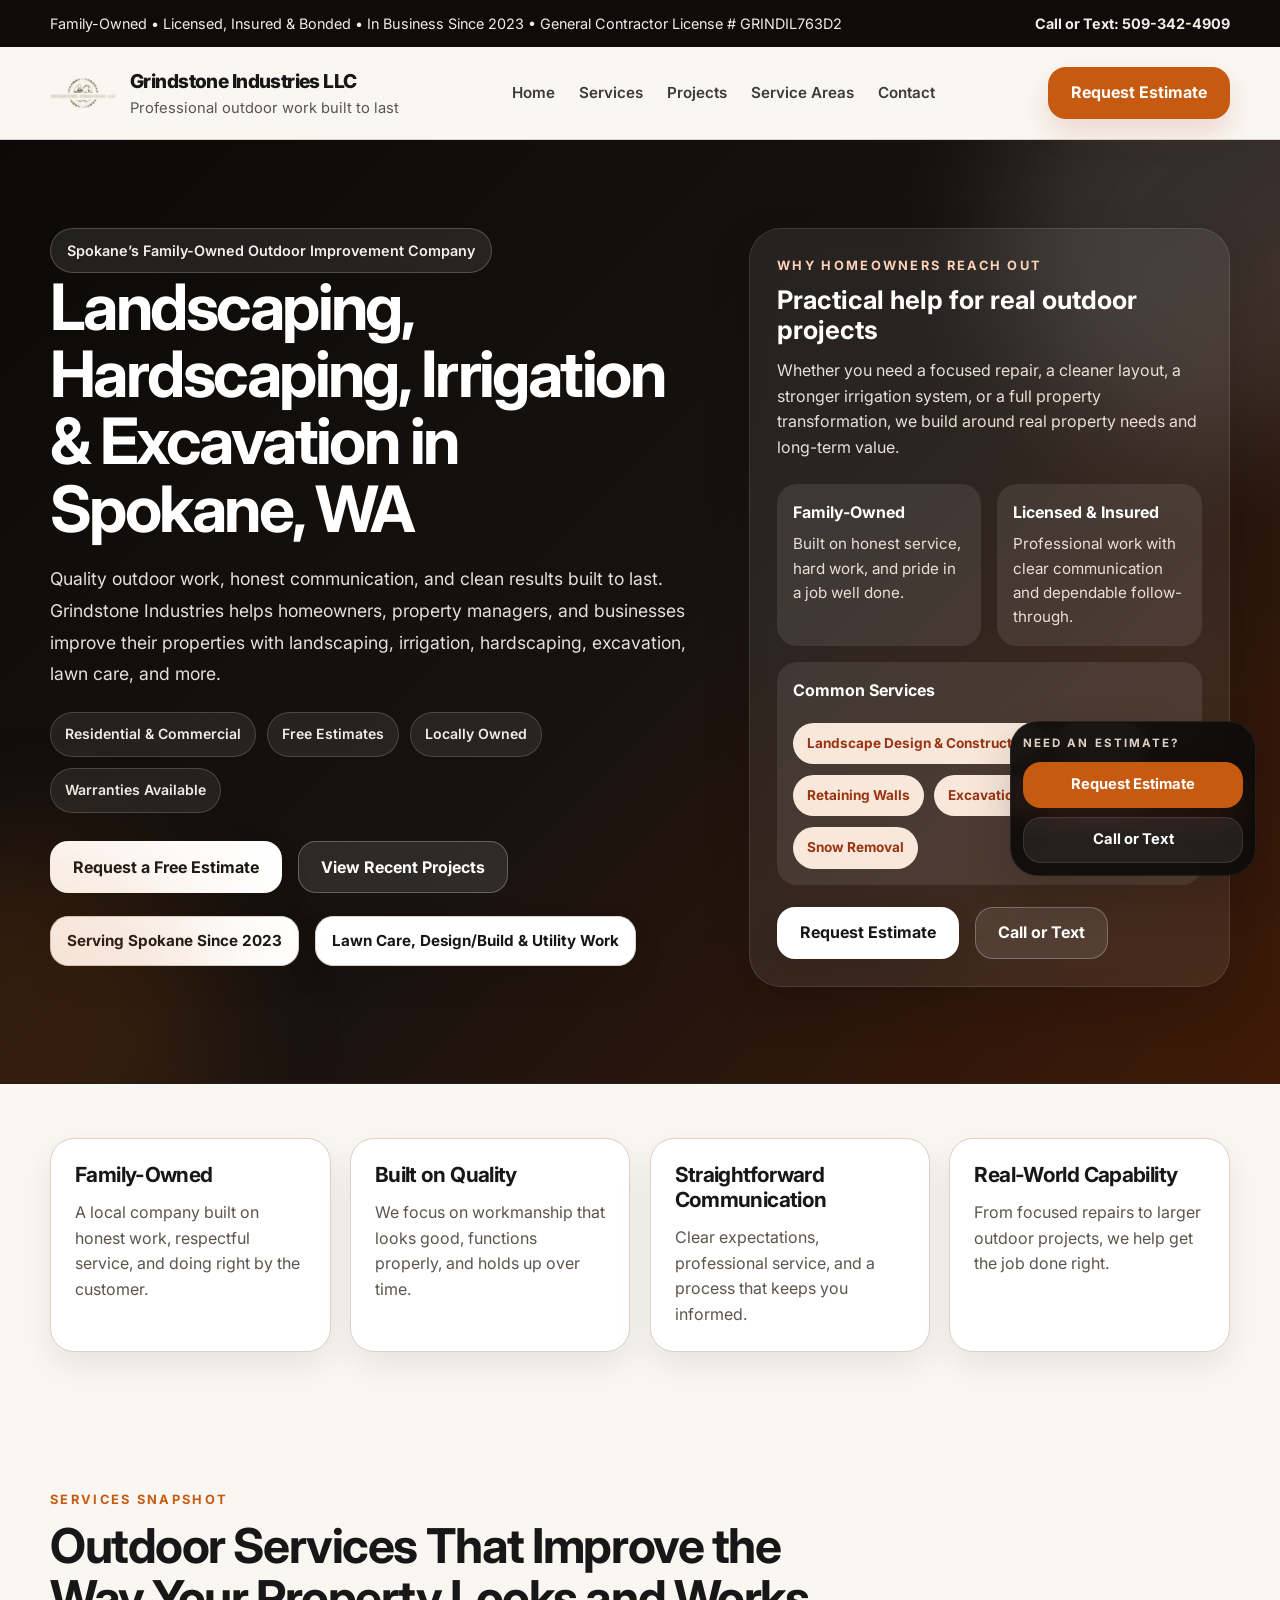
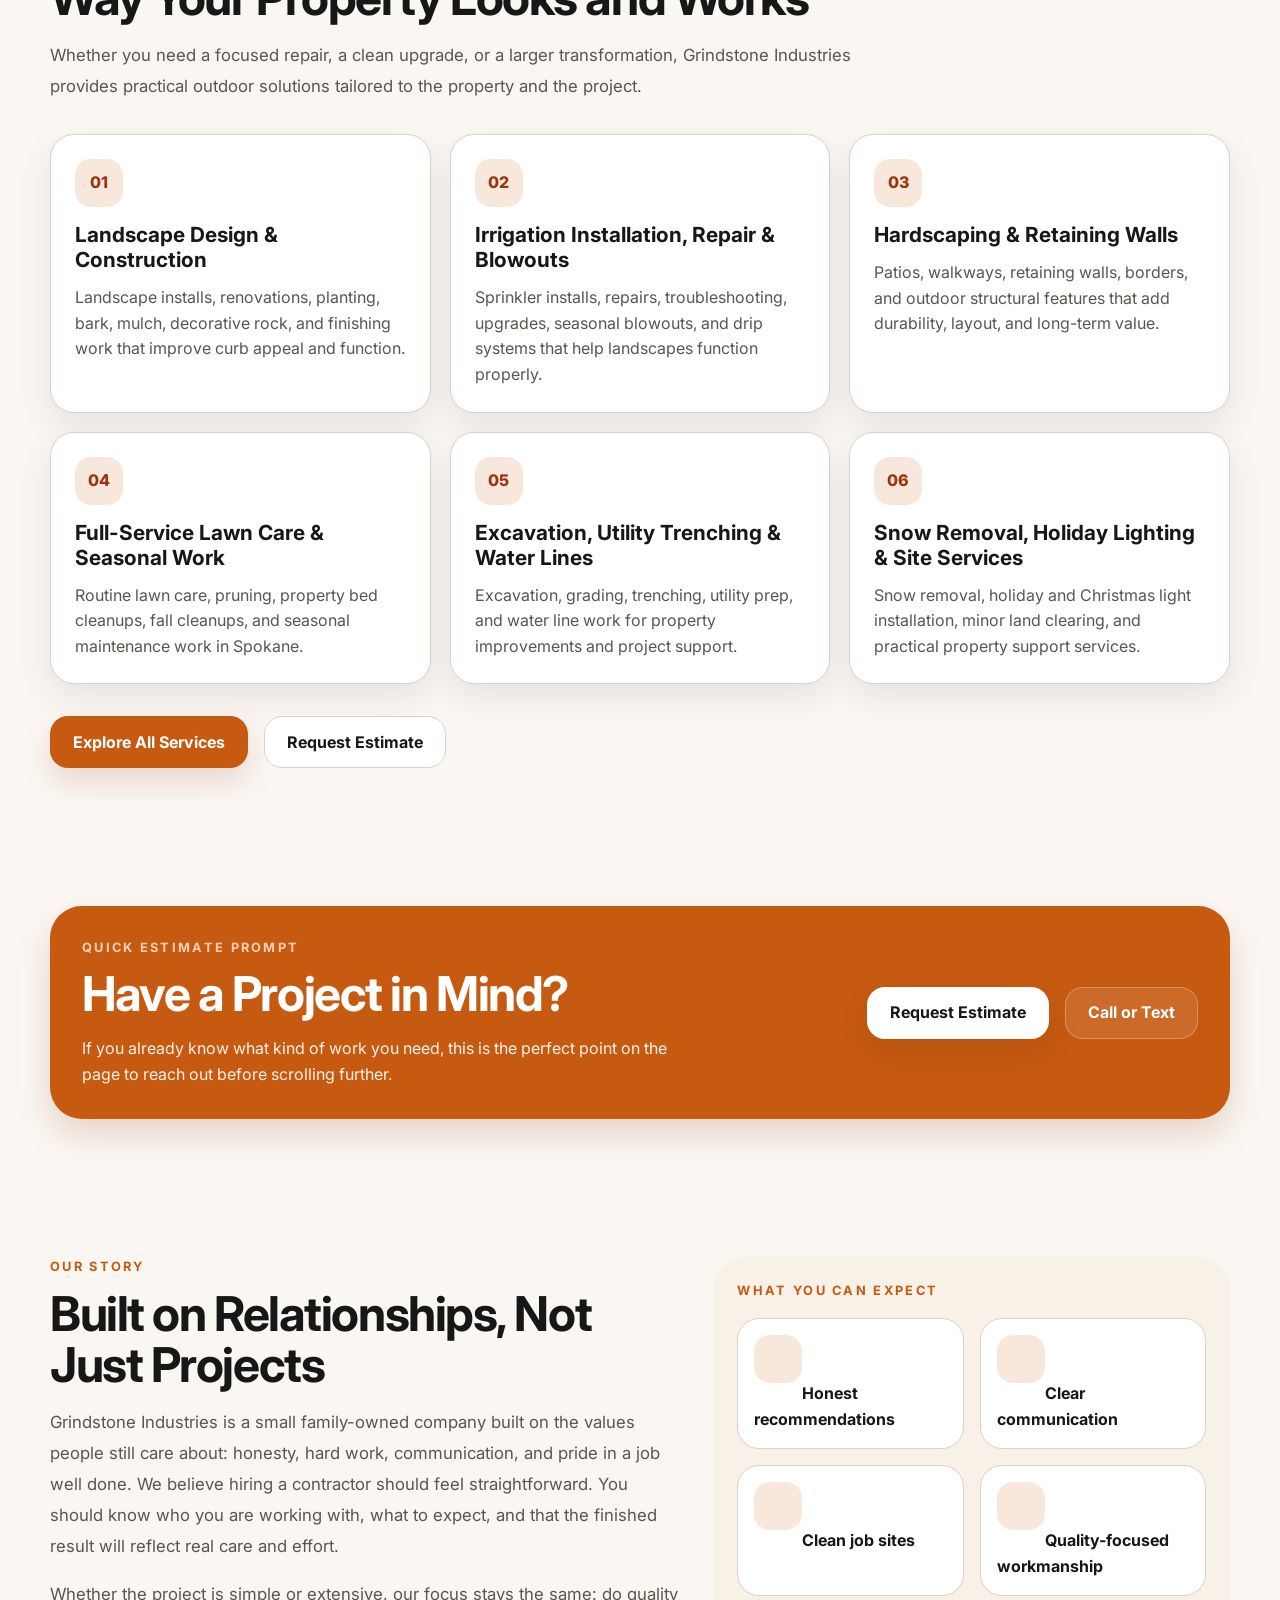
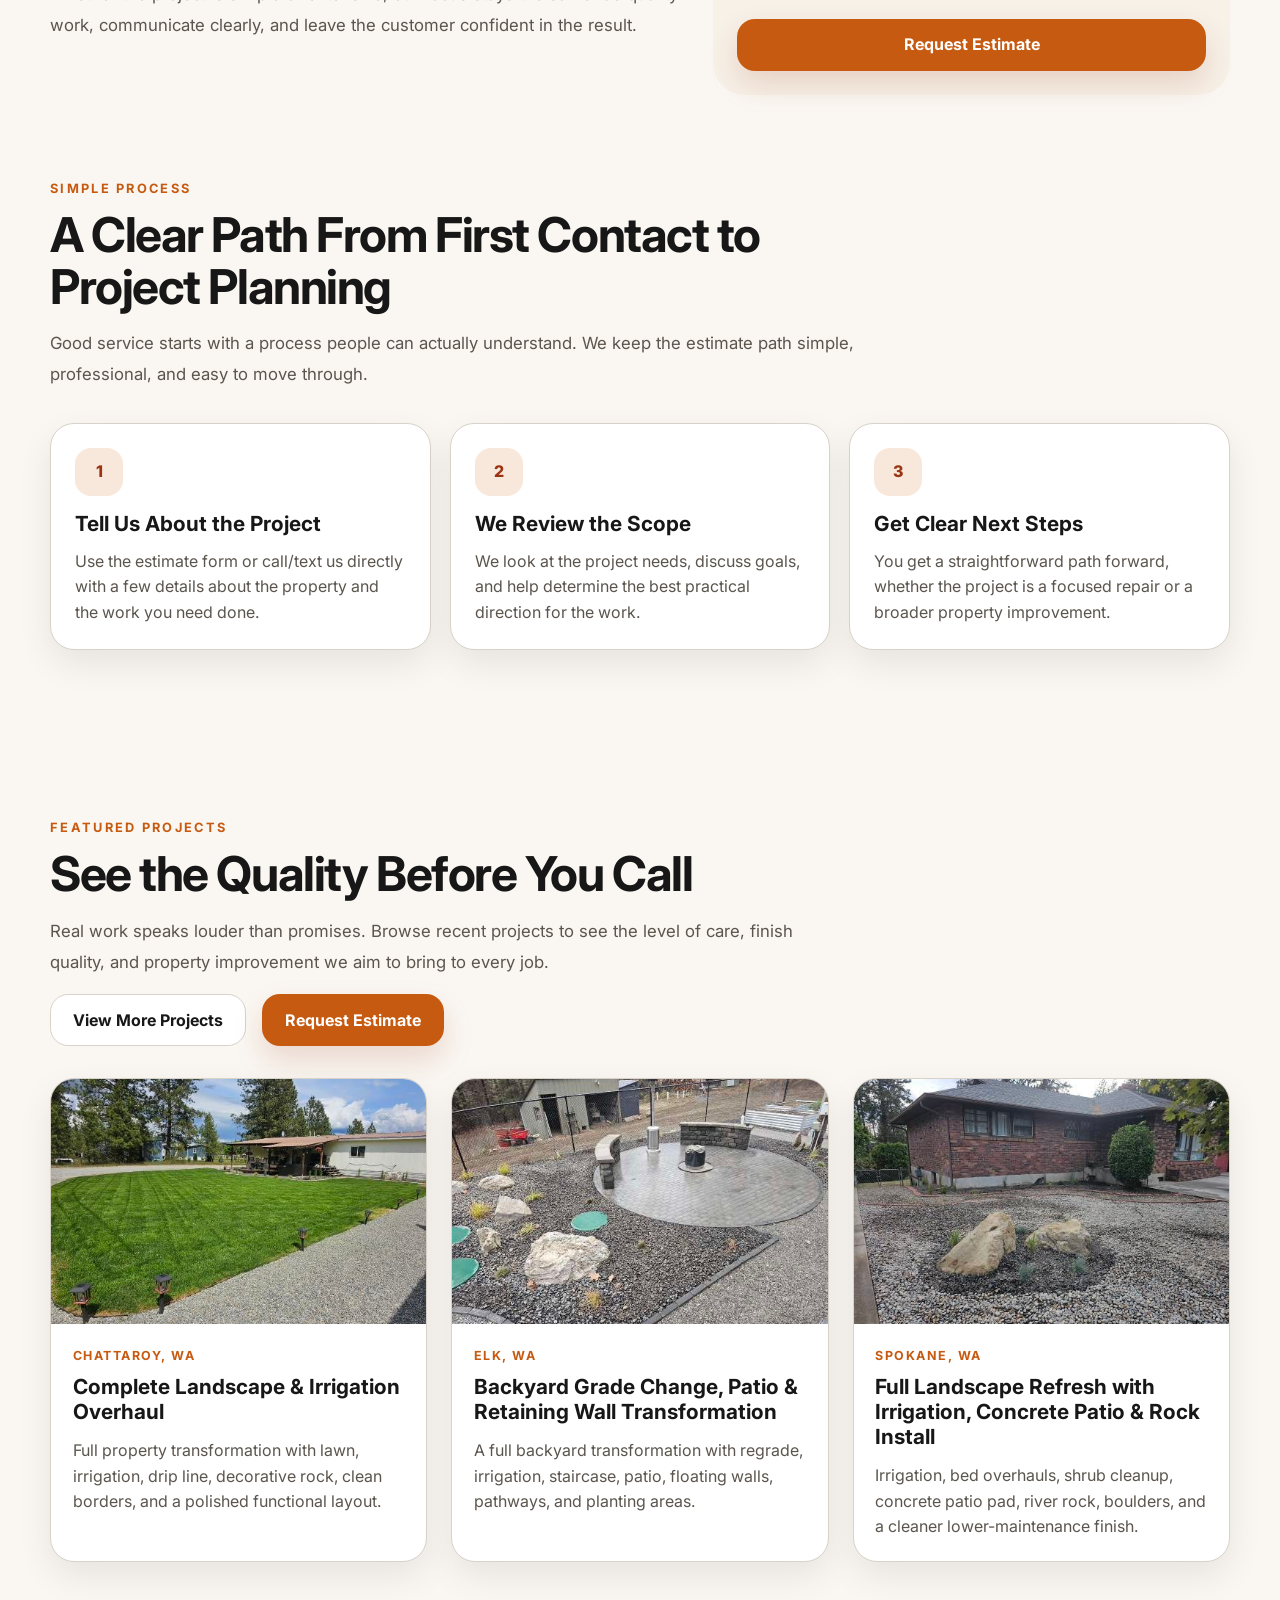
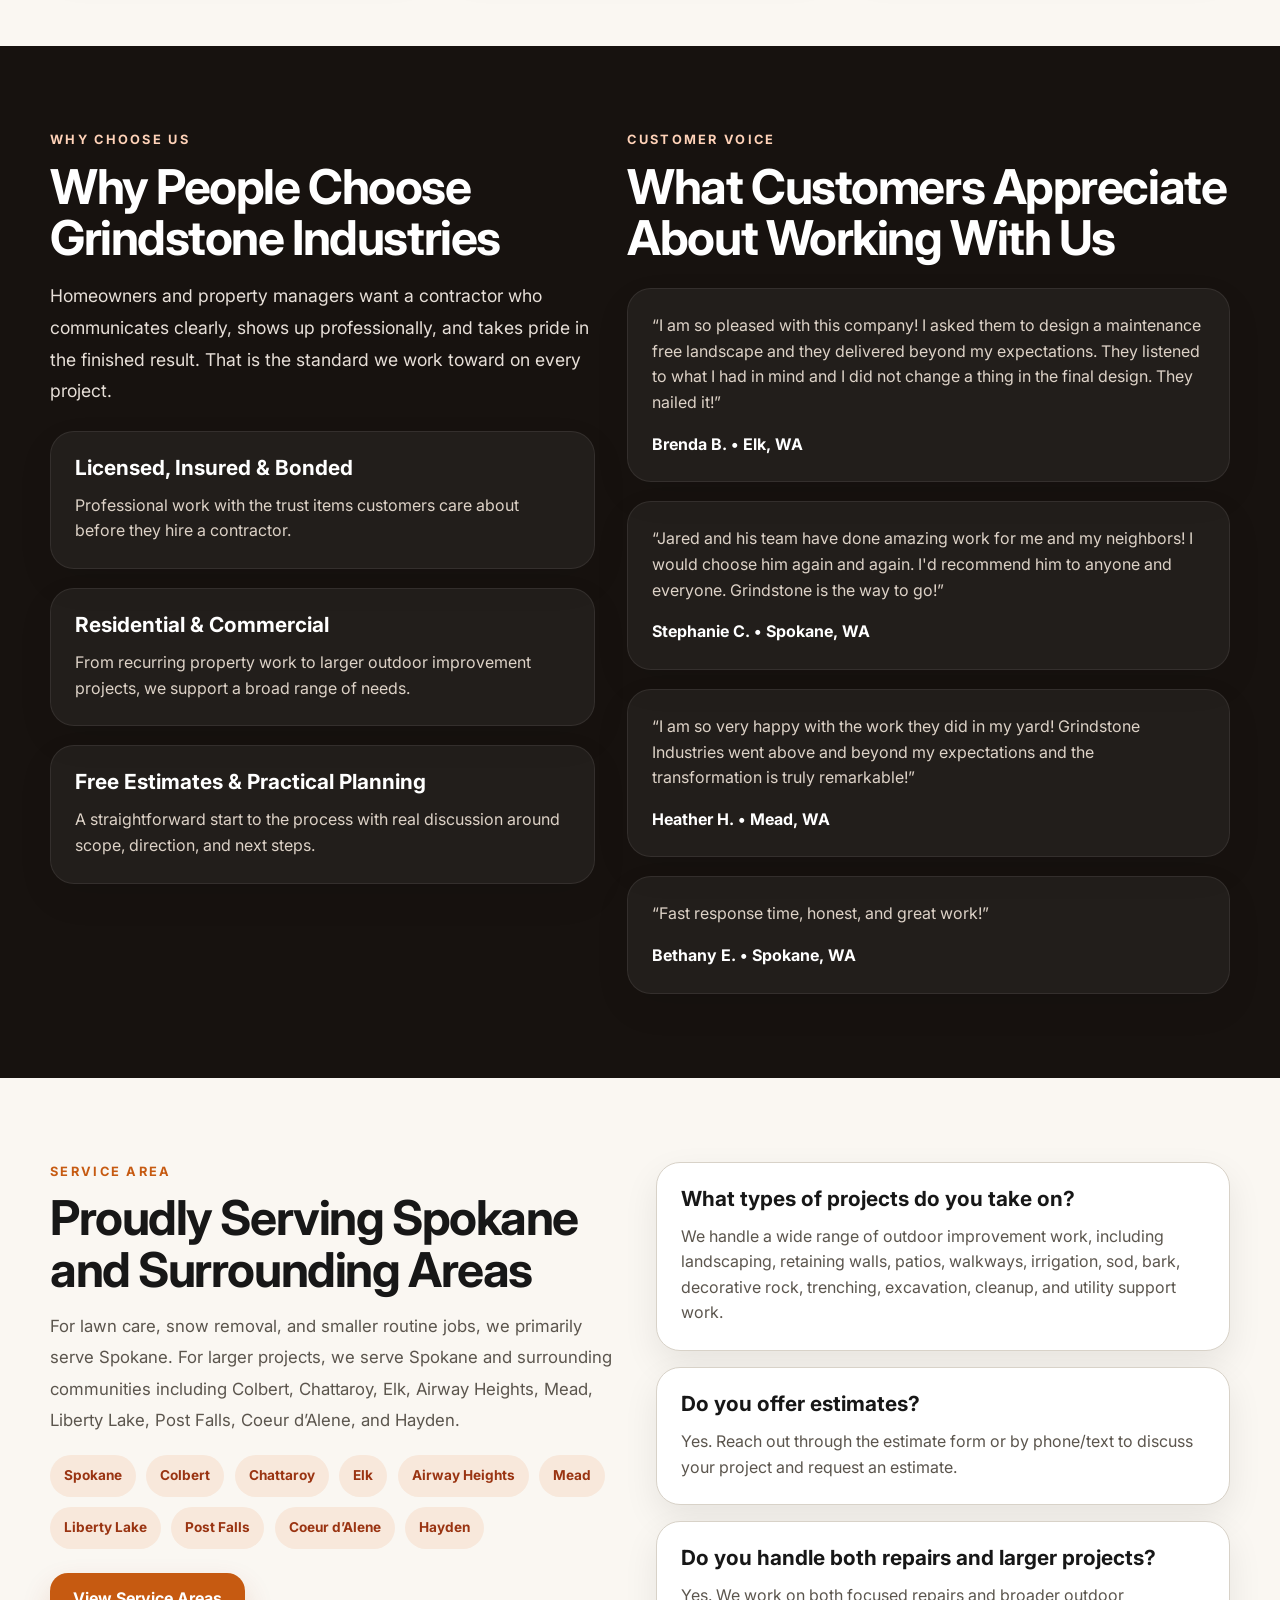
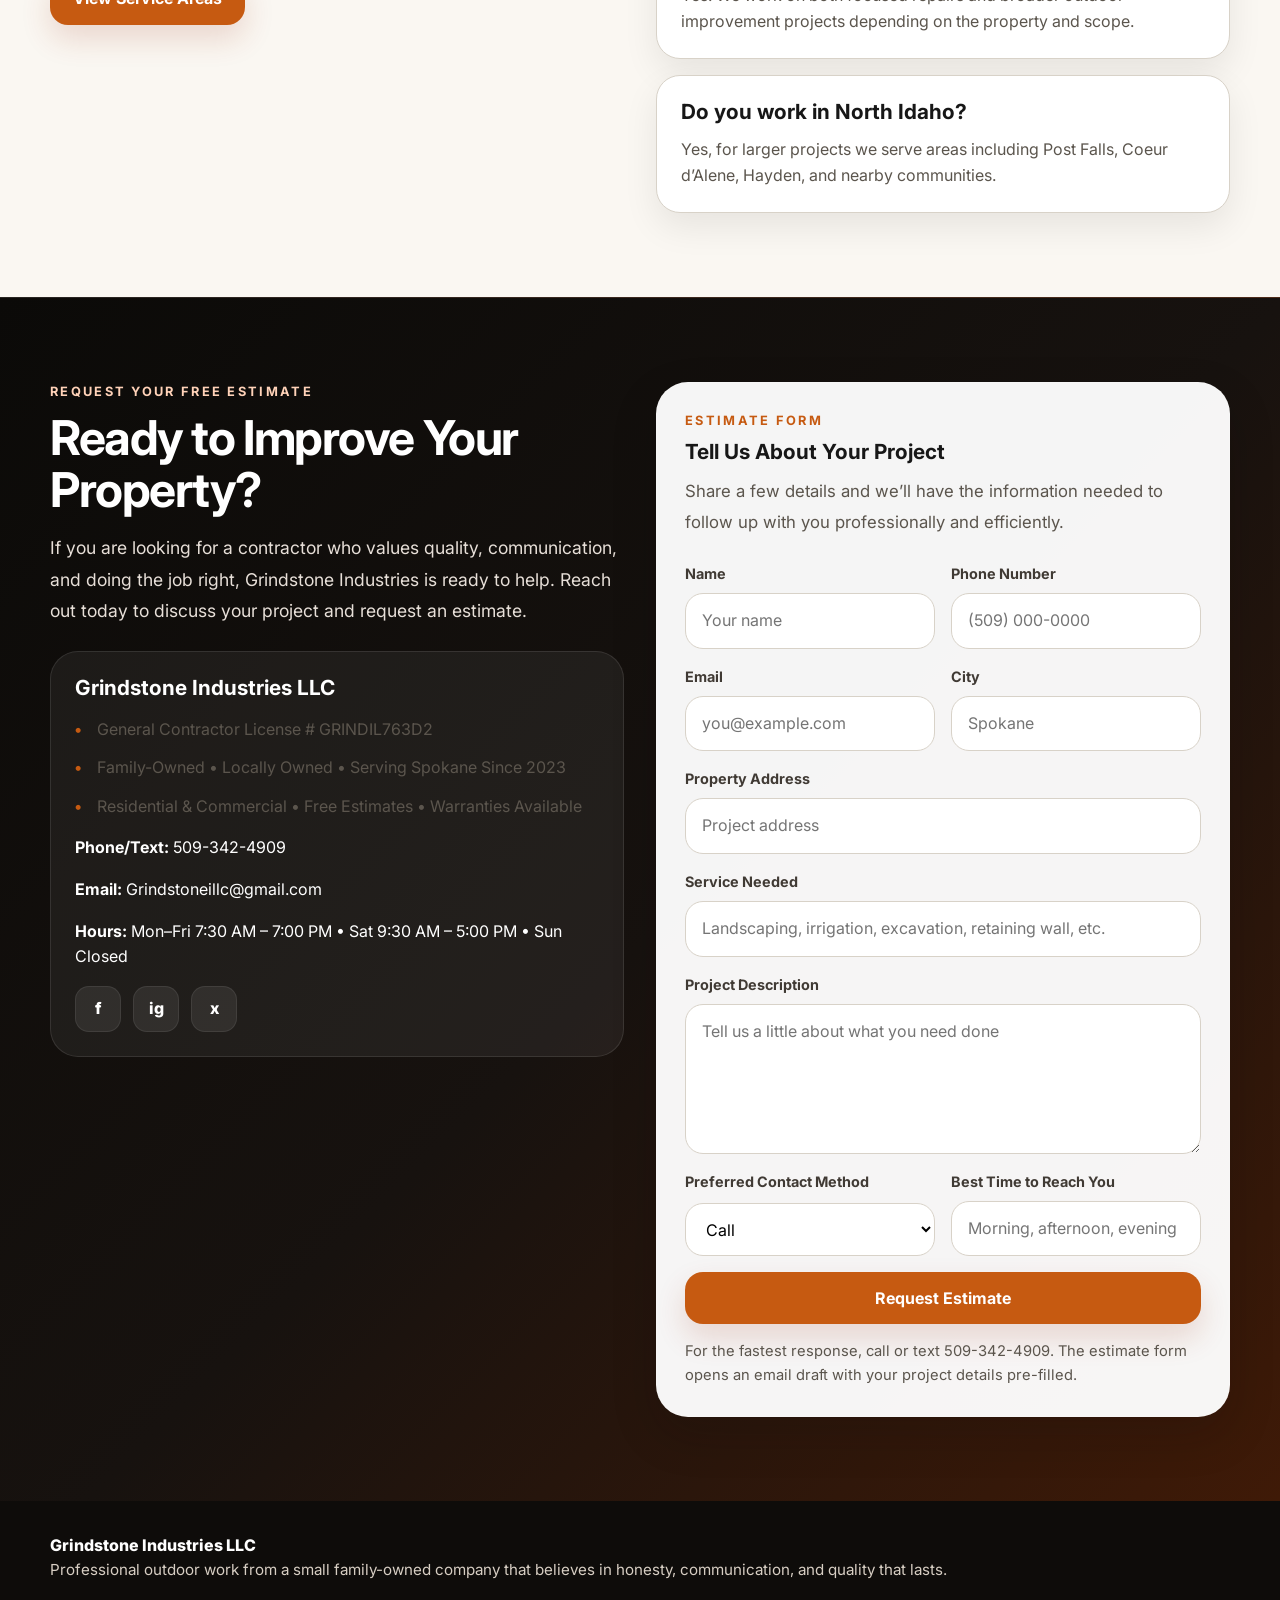
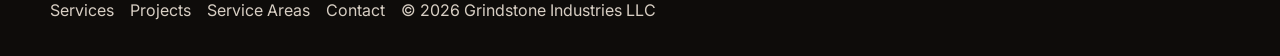
==== index.html @ 0407face "Initial site upload" ====
<!DOCTYPE html>
<html lang="en">
<head>
  <meta charset="UTF-8" />
  <meta name="viewport" content="width=device-width, initial-scale=1.0" />
  <title>Spokane Landscaping, Hardscaping, Irrigation & Excavation | Grindstone Industries</title>
  <meta name="description" content="Family-owned Spokane contractor for landscaping, hardscaping, retaining walls, irrigation, excavation, lawn care, snow removal, and property improvements. Request a free estimate." />
  <link rel="canonical" href="https://grindstoneindustriesllc.com/" />
  <meta name="theme-color" content="#0e0c0a" />
  <meta property="og:title" content="Spokane Landscaping, Hardscaping, Irrigation & Excavation | Grindstone Industries" />
  <meta property="og:description" content="Family-owned landscaping, irrigation, hardscaping, excavation, lawn care, and property improvement services in Spokane and surrounding areas." />
  <meta property="og:type" content="website" />
  <meta property="og:url" content="https://grindstoneindustriesllc.com/" />
  <meta property="og:image" content="https://grindstoneindustriesllc.com/assets/images/branding/logo.png" />
  <link rel="preconnect" href="https://fonts.googleapis.com">
  <link rel="preconnect" href="https://fonts.gstatic.com" crossorigin>
  <link href="https://fonts.googleapis.com/css2?family=Inter:wght@400;500;600;700;800&display=swap" rel="stylesheet">
  <link rel="stylesheet" href="styles.css" />
  <script type="application/ld+json">
    {
      "@context": "https://schema.org",
      "@type": "LocalBusiness",
      "name": "Grindstone Industries LLC",
      "url": "https://grindstoneindustriesllc.com/",
      "telephone": "+1-509-342-4909",
      "email": "Grindstoneillc@gmail.com",
      "description": "Family-owned company providing landscaping, hardscaping, irrigation, excavation, lawn care, snow removal, and property improvement services in Spokane and surrounding areas.",
      "areaServed": ["Spokane, WA", "Spokane Valley, WA", "Mead, WA", "Airway Heights, WA", "Liberty Lake, WA", "Colbert, WA", "Chattaroy, WA", "Elk, WA", "Post Falls, ID", "Coeur d'Alene, ID", "Hayden, ID"],
      "sameAs": [
        "https://www.facebook.com/profile.php?id=61555760843806",
        "https://www.instagram.com/grindstoneindustriesllc/",
        "https://twitter.com/GrindstoneLLC"
      ]
    }
  </script>
</head>
<body>
  <div class="topbar">
    <div class="container topbar-inner">
      <div class="service-note">Family-Owned • Licensed, Insured &amp; Bonded • In Business Since 2023 • General Contractor License # GRINDIL763D2</div>
      <a href="tel:15093424909"><strong>Call or Text: 509-342-4909</strong></a>
    </div>
  </div>

  <header class="site-header">
    <div class="container navbar">
      <a class="brand" href="index.html" aria-label="Grindstone Industries home">
        <img src="assets/images/branding/logo.png" alt="Grindstone Industries LLC logo" />
        <div>
          <div class="brand-name">Grindstone Industries LLC</div>
          <div class="brand-tag">Professional outdoor work built to last</div>
        </div>
      </a>

      <nav class="nav-links" aria-label="Primary navigation">
        <a href="index.html">Home</a>
        <a href="services.html">Services</a>
        <a href="projects.html">Projects</a>
        <a href="service-areas.html">Service Areas</a>
        <a href="contact.html">Contact</a>
      </nav>

      <div class="nav-cta">
        <a class="btn btn-primary" href="#estimate-form">Request Estimate</a>
        <button class="icon-button" type="button" data-menu-button aria-label="Toggle menu" aria-expanded="false">☰</button>
      </div>
    </div>
    <div class="container mobile-panel" data-mobile-panel>
      <a href="index.html">Home</a>
      <a href="services.html">Services</a>
      <a href="projects.html">Projects</a>
      <a href="service-areas.html">Service Areas</a>
      <a href="contact.html">Contact</a>
      <a href="#estimate-form">Request Estimate</a>
    </div>
  </header>

  <main>
    <section class="hero">
      <div class="container hero-inner">
        <div class="hero-copy">
          <span class="eyebrow-pill">Spokane’s Family-Owned Outdoor Improvement Company</span>
          <h1>Landscaping, Hardscaping, Irrigation &amp; Excavation in Spokane, WA</h1>
          <p class="lead" style="margin-top:1.35rem; max-width: 720px;">
            Quality outdoor work, honest communication, and clean results built to last. Grindstone Industries helps homeowners, property managers, and businesses improve their properties with landscaping, irrigation, hardscaping, excavation, lawn care, and more.
          </p>
          <div class="chips">
            <span class="chip">Residential &amp; Commercial</span>
            <span class="chip">Free Estimates</span>
            <span class="chip">Locally Owned</span>
            <span class="chip">Warranties Available</span>
          </div>
          <div class="hero-actions" style="margin-top:1.8rem;">
            <a class="btn btn-light" href="#estimate-form">Request a Free Estimate</a>
            <a class="btn btn-secondary" href="projects.html">View Recent Projects</a>
          </div>
          <div class="hero-metric-row">
            <span class="metric-pill">Serving Spokane Since 2023</span>
            <span class="metric-pill">Lawn Care, Design/Build &amp; Utility Work</span>
          </div>
        </div>

        <aside class="hero-panel">
          <div class="section-label" style="color:#ffd2b8;">Why Homeowners Reach Out</div>
          <h3>Practical help for real outdoor projects</h3>
          <p style="margin-top:0.75rem;">
            Whether you need a focused repair, a cleaner layout, a stronger irrigation system, or a full property transformation, we build around real property needs and long-term value.
          </p>
          <div class="panel-grid">
            <div class="panel-card">
              <div class="panel-card-title">Family-Owned</div>
              <div class="panel-card-text">Built on honest service, hard work, and pride in a job well done.</div>
            </div>
            <div class="panel-card">
              <div class="panel-card-title">Licensed &amp; Insured</div>
              <div class="panel-card-text">Professional work with clear communication and dependable follow-through.</div>
            </div>
            <div class="panel-card wide">
              <div class="panel-card-title">Common Services</div>
              <div class="tag-list">
                <span class="tag">Landscape Design &amp; Construction</span>
                <span class="tag">Irrigation</span>
                <span class="tag">Retaining Walls</span>
                <span class="tag">Excavation</span>
                <span class="tag">Lawn Care</span>
                <span class="tag">Snow Removal</span>
              </div>
            </div>
          </div>
          <div class="button-row" style="margin-top:1.4rem;">
            <a class="btn btn-light" href="#estimate-form">Request Estimate</a>
            <a class="btn btn-secondary" href="tel:15093424909">Call or Text</a>
          </div>
        </aside>
      </div>
    </section>

    <section class="section-tight">
      <div class="container trust-grid">
        <article class="trust-card">
          <h2 class="h3">Family-Owned</h2>
          <p style="margin-top:0.75rem;">A local company built on honest work, respectful service, and doing right by the customer.</p>
        </article>
        <article class="trust-card">
          <h2 class="h3">Built on Quality</h2>
          <p style="margin-top:0.75rem;">We focus on workmanship that looks good, functions properly, and holds up over time.</p>
        </article>
        <article class="trust-card">
          <h2 class="h3">Straightforward Communication</h2>
          <p style="margin-top:0.75rem;">Clear expectations, professional service, and a process that keeps you informed.</p>
        </article>
        <article class="trust-card">
          <h2 class="h3">Real-World Capability</h2>
          <p style="margin-top:0.75rem;">From focused repairs to larger outdoor projects, we help get the job done right.</p>
        </article>
      </div>
    </section>

    <section class="section" id="services-preview">
      <div class="container">
        <div class="section-label">Services Snapshot</div>
        <h2 style="margin-top:0.6rem; max-width: 820px;">Outdoor Services That Improve the Way Your Property Looks and Works</h2>
        <p class="body-lg" style="margin-top:1rem; max-width: 820px;">Whether you need a focused repair, a clean upgrade, or a larger transformation, Grindstone Industries provides practical outdoor solutions tailored to the property and the project.</p>
        <div class="service-grid" style="margin-top:2rem;">
          <article class="service-card">
            <div class="service-icon">01</div>
            <h3>Landscape Design &amp; Construction</h3>
            <p style="margin-top:0.75rem;">Landscape installs, renovations, planting, bark, mulch, decorative rock, and finishing work that improve curb appeal and function.</p>
          </article>
          <article class="service-card">
            <div class="service-icon">02</div>
            <h3>Irrigation Installation, Repair &amp; Blowouts</h3>
            <p style="margin-top:0.75rem;">Sprinkler installs, repairs, troubleshooting, upgrades, seasonal blowouts, and drip systems that help landscapes function properly.</p>
          </article>
          <article class="service-card">
            <div class="service-icon">03</div>
            <h3>Hardscaping &amp; Retaining Walls</h3>
            <p style="margin-top:0.75rem;">Patios, walkways, retaining walls, borders, and outdoor structural features that add durability, layout, and long-term value.</p>
          </article>
          <article class="service-card">
            <div class="service-icon">04</div>
            <h3>Full-Service Lawn Care &amp; Seasonal Work</h3>
            <p style="margin-top:0.75rem;">Routine lawn care, pruning, property bed cleanups, fall cleanups, and seasonal maintenance work in Spokane.</p>
          </article>
          <article class="service-card">
            <div class="service-icon">05</div>
            <h3>Excavation, Utility Trenching &amp; Water Lines</h3>
            <p style="margin-top:0.75rem;">Excavation, grading, trenching, utility prep, and water line work for property improvements and project support.</p>
          </article>
          <article class="service-card">
            <div class="service-icon">06</div>
            <h3>Snow Removal, Holiday Lighting &amp; Site Services</h3>
            <p style="margin-top:0.75rem;">Snow removal, holiday and Christmas light installation, minor land clearing, and practical property support services.</p>
          </article>
        </div>
        <div class="button-row" style="margin-top:2rem;">
          <a class="btn btn-primary" href="services.html">Explore All Services</a>
          <a class="btn btn-outline" href="#estimate-form">Request Estimate</a>
        </div>
      </div>
    </section>

    <section class="section-tight">
      <div class="container highlight-band">
        <div class="story-grid" style="align-items:center;">
          <div>
            <div class="section-label" style="color:#ffd2b8;">Quick Estimate Prompt</div>
            <h2 style="margin-top:0.6rem;">Have a Project in Mind?</h2>
            <p style="margin-top:1rem; max-width: 640px;">If you already know what kind of work you need, this is the perfect point on the page to reach out before scrolling further.</p>
          </div>
          <div class="button-row" style="justify-content:flex-end;">
            <a class="btn btn-light" href="#estimate-form">Request Estimate</a>
            <a class="btn btn-secondary" href="tel:15093424909">Call or Text</a>
          </div>
        </div>
      </div>
    </section>

    <section class="section">
      <div class="container story-grid">
        <div>
          <div class="section-label">Our Story</div>
          <h2 style="margin-top:0.6rem;">Built on Relationships, Not Just Projects</h2>
          <p class="body-lg" style="margin-top:1rem;">Grindstone Industries is a small family-owned company built on the values people still care about: honesty, hard work, communication, and pride in a job well done. We believe hiring a contractor should feel straightforward. You should know who you are working with, what to expect, and that the finished result will reflect real care and effort.</p>
          <p class="body-lg" style="margin-top:1rem;">Whether the project is simple or extensive, our focus stays the same: do quality work, communicate clearly, and leave the customer confident in the result.</p>
        </div>
        <div class="surface-soft">
          <div class="section-label">What You Can Expect</div>
          <div class="expectation-grid">
            <div class="expectation-card"><div class="expectation-dot"></div><strong>Honest recommendations</strong></div>
            <div class="expectation-card"><div class="expectation-dot"></div><strong>Clear communication</strong></div>
            <div class="expectation-card"><div class="expectation-dot"></div><strong>Clean job sites</strong></div>
            <div class="expectation-card"><div class="expectation-dot"></div><strong>Quality-focused workmanship</strong></div>
          </div>
          <a class="btn btn-primary" href="#estimate-form" style="margin-top:1.4rem; width:100%;">Request Estimate</a>
        </div>
      </div>
    </section>

    <section class="section" style="padding-top:0;">
      <div class="container">
        <div class="section-label">Simple Process</div>
        <h2 style="margin-top:0.6rem; max-width:820px;">A Clear Path From First Contact to Project Planning</h2>
        <p class="body-lg" style="margin-top:1rem; max-width:820px;">Good service starts with a process people can actually understand. We keep the estimate path simple, professional, and easy to move through.</p>
        <div class="step-grid" style="margin-top:2rem;">
          <article class="step-card">
            <div class="step-number">1</div>
            <h3>Tell Us About the Project</h3>
            <p style="margin-top:0.75rem;">Use the estimate form or call/text us directly with a few details about the property and the work you need done.</p>
          </article>
          <article class="step-card">
            <div class="step-number">2</div>
            <h3>We Review the Scope</h3>
            <p style="margin-top:0.75rem;">We look at the project needs, discuss goals, and help determine the best practical direction for the work.</p>
          </article>
          <article class="step-card">
            <div class="step-number">3</div>
            <h3>Get Clear Next Steps</h3>
            <p style="margin-top:0.75rem;">You get a straightforward path forward, whether the project is a focused repair or a broader property improvement.</p>
          </article>
        </div>
      </div>
    </section>

    <section class="section" id="featured-projects">
      <div class="container">
        <div style="display:flex; gap:1rem; justify-content:space-between; align-items:end; flex-wrap:wrap;">
          <div>
            <div class="section-label">Featured Projects</div>
            <h2 style="margin-top:0.6rem; max-width:800px;">See the Quality Before You Call</h2>
            <p class="body-lg" style="margin-top:1rem; max-width:800px;">Real work speaks louder than promises. Browse recent projects to see the level of care, finish quality, and property improvement we aim to bring to every job.</p>
          </div>
          <div class="button-row">
            <a class="btn btn-outline" href="projects.html">View More Projects</a>
            <a class="btn btn-primary" href="#estimate-form">Request Estimate</a>
          </div>
        </div>
        <div class="project-grid" style="margin-top:2rem;">
          <article class="project-card">
            <img src="assets/images/projects/project1-after.jpg" alt="Landscape and irrigation overhaul in Chattaroy, Washington" />
            <div class="project-card-body">
              <div class="project-location">Chattaroy, WA</div>
              <h3 style="margin-top:0.6rem;">Complete Landscape &amp; Irrigation Overhaul</h3>
              <p style="margin-top:0.8rem; color:var(--muted);">Full property transformation with lawn, irrigation, drip line, decorative rock, clean borders, and a polished functional layout.</p>
            </div>
          </article>
          <article class="project-card">
            <img src="assets/images/projects/project2-after.jpg" alt="Backyard patio and retaining wall transformation in Elk, Washington" />
            <div class="project-card-body">
              <div class="project-location">Elk, WA</div>
              <h3 style="margin-top:0.6rem;">Backyard Grade Change, Patio &amp; Retaining Wall Transformation</h3>
              <p style="margin-top:0.8rem; color:var(--muted);">A full backyard transformation with regrade, irrigation, staircase, patio, floating walls, pathways, and planting areas.</p>
            </div>
          </article>
          <article class="project-card">
            <img src="assets/images/projects/project3-after.jpg" alt="Landscape refresh with river rock and concrete patio in Spokane, Washington" />
            <div class="project-card-body">
              <div class="project-location">Spokane, WA</div>
              <h3 style="margin-top:0.6rem;">Full Landscape Refresh with Irrigation, Concrete Patio &amp; Rock Install</h3>
              <p style="margin-top:0.8rem; color:var(--muted);">Irrigation, bed overhauls, shrub cleanup, concrete patio pad, river rock, boulders, and a cleaner lower-maintenance finish.</p>
            </div>
          </article>
        </div>
      </div>
    </section>

    <section class="review-section section">
      <div class="container why-grid">
        <div>
          <div class="section-label" style="color:#ffd2b8;">Why Choose Us</div>
          <h2 style="margin-top:0.6rem;">Why People Choose Grindstone Industries</h2>
          <p class="lead" style="margin-top:1rem; max-width:720px;">Homeowners and property managers want a contractor who communicates clearly, shows up professionally, and takes pride in the finished result. That is the standard we work toward on every project.</p>
          <div class="card-grid" style="margin-top:1.5rem; grid-template-columns: 1fr;">
            <div class="review-card"><h3>Licensed, Insured &amp; Bonded</h3><p style="margin-top:0.75rem;">Professional work with the trust items customers care about before they hire a contractor.</p></div>
            <div class="review-card"><h3>Residential &amp; Commercial</h3><p style="margin-top:0.75rem;">From recurring property work to larger outdoor improvement projects, we support a broad range of needs.</p></div>
            <div class="review-card"><h3>Free Estimates &amp; Practical Planning</h3><p style="margin-top:0.75rem;">A straightforward start to the process with real discussion around scope, direction, and next steps.</p></div>
          </div>
        </div>
        <div>
          <div class="section-label" style="color:#ffd2b8;">Customer Voice</div>
          <h2 style="margin-top:0.6rem;">What Customers Appreciate About Working With Us</h2>
          <div class="card-grid" style="grid-template-columns:1fr; margin-top:1.5rem;">
            <article class="review-card">
              <p>“I am so pleased with this company! I asked them to design a maintenance free landscape and they delivered beyond my expectations. They listened to what I had in mind and I did not change a thing in the final design. They nailed it!”</p>
              <div style="margin-top:1rem; font-weight:700;">Brenda B. • Elk, WA</div>
            </article>
            <article class="review-card">
              <p>“Jared and his team have done amazing work for me and my neighbors! I would choose him again and again. I'd recommend him to anyone and everyone. Grindstone is the way to go!”</p>
              <div style="margin-top:1rem; font-weight:700;">Stephanie C. • Spokane, WA</div>
            </article>
            <article class="review-card">
              <p>“I am so very happy with the work they did in my yard! Grindstone Industries went above and beyond my expectations and the transformation is truly remarkable!”</p>
              <div style="margin-top:1rem; font-weight:700;">Heather H. • Mead, WA</div>
            </article>
            <article class="review-card">
              <p>“Fast response time, honest, and great work!”</p>
              <div style="margin-top:1rem; font-weight:700;">Bethany E. • Spokane, WA</div>
            </article>
          </div>
        </div>
      </div>
    </section>

    <section class="section" id="service-area-preview">
      <div class="container service-area-grid">
        <div>
          <div class="section-label">Service Area</div>
          <h2 style="margin-top:0.6rem;">Proudly Serving Spokane and Surrounding Areas</h2>
          <p class="body-lg" style="margin-top:1rem;">For lawn care, snow removal, and smaller routine jobs, we primarily serve Spokane. For larger projects, we serve Spokane and surrounding communities including Colbert, Chattaroy, Elk, Airway Heights, Mead, Liberty Lake, Post Falls, Coeur d’Alene, and Hayden.</p>
          <div class="tag-list">
            <span class="tag">Spokane</span>
            <span class="tag">Colbert</span>
            <span class="tag">Chattaroy</span>
            <span class="tag">Elk</span>
            <span class="tag">Airway Heights</span>
            <span class="tag">Mead</span>
            <span class="tag">Liberty Lake</span>
            <span class="tag">Post Falls</span>
            <span class="tag">Coeur d’Alene</span>
            <span class="tag">Hayden</span>
          </div>
          <a class="btn btn-primary" href="service-areas.html" style="margin-top:1.5rem;">View Service Areas</a>
        </div>
        <div class="faq-stack">
          <article class="faq-card">
            <h3>What types of projects do you take on?</h3>
            <p style="margin-top:0.75rem;">We handle a wide range of outdoor improvement work, including landscaping, retaining walls, patios, walkways, irrigation, sod, bark, decorative rock, trenching, excavation, cleanup, and utility support work.</p>
          </article>
          <article class="faq-card">
            <h3>Do you offer estimates?</h3>
            <p style="margin-top:0.75rem;">Yes. Reach out through the estimate form or by phone/text to discuss your project and request an estimate.</p>
          </article>
          <article class="faq-card">
            <h3>Do you handle both repairs and larger projects?</h3>
            <p style="margin-top:0.75rem;">Yes. We work on both focused repairs and broader outdoor improvement projects depending on the property and scope.</p>
          </article>
          <article class="faq-card">
            <h3>Do you work in North Idaho?</h3>
            <p style="margin-top:0.75rem;">Yes, for larger projects we serve areas including Post Falls, Coeur d’Alene, Hayden, and nearby communities.</p>
          </article>
        </div>
      </div>
    </section>

    <section class="section" id="contact" style="background:linear-gradient(135deg,#0b0a08 0%, #17120f 52%, #3f1a07 100%); color:#fff; border-top:1px solid rgba(255,255,255,0.08);">
      <div class="container contact-grid">
        <div>
          <div class="section-label" style="color:#ffd2b8;">Request Your Free Estimate</div>
          <h2 style="margin-top:0.6rem;">Ready to Improve Your Property?</h2>
          <p class="lead" style="margin-top:1rem; max-width:680px;">If you are looking for a contractor who values quality, communication, and doing the job right, Grindstone Industries is ready to help. Reach out today to discuss your project and request an estimate.</p>
          <div class="contact-card" style="margin-top:1.5rem;">
            <h3>Grindstone Industries LLC</h3>
            <ul class="value-list">
              <li>General Contractor License # GRINDIL763D2</li>
              <li>Family-Owned • Locally Owned • Serving Spokane Since 2023</li>
              <li>Residential &amp; Commercial • Free Estimates • Warranties Available</li>
            </ul>
            <div class="contact-list" style="margin-top:1rem;">
              <div><strong>Phone/Text:</strong> <a href="tel:15093424909">509-342-4909</a></div>
              <div><strong>Email:</strong> <a href="mailto:Grindstoneillc@gmail.com">Grindstoneillc@gmail.com</a></div>
              <div><strong>Hours:</strong> Mon–Fri 7:30 AM – 7:00 PM • Sat 9:30 AM – 5:00 PM • Sun Closed</div>
            </div>
            <div class="social-row">
              <a class="social-link" href="https://www.facebook.com/profile.php?id=61555760843806" target="_blank" rel="noopener">f</a>
              <a class="social-link" href="https://www.instagram.com/grindstoneindustriesllc/" target="_blank" rel="noopener">ig</a>
              <a class="social-link" href="https://twitter.com/GrindstoneLLC" target="_blank" rel="noopener">x</a>
            </div>
          </div>
        </div>

        <div class="form-shell" id="estimate-form">
          <div class="section-label">Estimate Form</div>
          <h3 style="margin-top:0.5rem;">Tell Us About Your Project</h3>
          <p class="body-lg" style="margin-top:0.7rem;">Share a few details and we’ll have the information needed to follow up with you professionally and efficiently.</p>
          <form class="form-grid" data-estimate-form>
            <div class="form-field">
              <label for="name">Name</label>
              <input id="name" name="name" type="text" placeholder="Your name" />
            </div>
            <div class="form-field">
              <label for="phone">Phone Number</label>
              <input id="phone" name="phone" type="tel" placeholder="(509) 000-0000" />
            </div>
            <div class="form-field">
              <label for="email">Email</label>
              <input id="email" name="email" type="email" placeholder="you@example.com" />
            </div>
            <div class="form-field">
              <label for="city">City</label>
              <input id="city" name="city" type="text" placeholder="Spokane" />
            </div>
            <div class="form-field full">
              <label for="address">Property Address</label>
              <input id="address" name="address" type="text" placeholder="Project address" />
            </div>
            <div class="form-field full">
              <label for="service">Service Needed</label>
              <input id="service" name="service" type="text" placeholder="Landscaping, irrigation, excavation, retaining wall, etc." />
            </div>
            <div class="form-field full">
              <label for="description">Project Description</label>
              <textarea id="description" name="description" placeholder="Tell us a little about what you need done"></textarea>
            </div>
            <div class="form-field">
              <label for="contact_method">Preferred Contact Method</label>
              <select id="contact_method" name="contact_method">
                <option>Call</option>
                <option>Text</option>
                <option>Email</option>
              </select>
            </div>
            <div class="form-field">
              <label for="reach_time">Best Time to Reach You</label>
              <input id="reach_time" name="reach_time" type="text" placeholder="Morning, afternoon, evening" />
            </div>
            <div class="form-field full">
              <button class="btn btn-primary" type="submit">Request Estimate</button>
            </div>
          </form>
          <div class="alert-success">Your email app should open with your estimate details pre-filled.</div>
          <div class="alert-error">Please enter your name, a phone or email, the service needed, and a short project description.</div>
          <p class="notice">For the fastest response, call or text 509-342-4909. The estimate form opens an email draft with your project details pre-filled.</p>
        </div>
      </div>
    </section>
  </main>

  <footer class="footer">
    <div class="container footer-inner">
      <div>
        <div style="font-weight:800; color:#fff;">Grindstone Industries LLC</div>
        <div class="small">Professional outdoor work from a small family-owned company that believes in honesty, communication, and quality that lasts.</div>
      </div>
      <div class="footer-links">
        <a href="services.html">Services</a>
        <a href="projects.html">Projects</a>
        <a href="service-areas.html">Service Areas</a>
        <a href="contact.html">Contact</a>
        <span>© <span data-year></span> Grindstone Industries LLC</span>
      </div>
    </div>
  </footer>

  <div class="floating-cta">
    <div class="small-label">Need an estimate?</div>
    <div style="display:grid; gap:0.55rem; min-width:220px;">
      <a class="btn btn-primary" href="#estimate-form">Request Estimate</a>
      <a class="btn" style="background:rgba(255,255,255,0.08); border:1px solid rgba(255,255,255,0.1); color:#fff;" href="tel:15093424909">Call or Text</a>
    </div>
  </div>

  <div class="mobile-bottom-bar">
    <div class="mobile-bottom-inner">
      <a class="btn btn-primary" href="#estimate-form">Request Estimate</a>
      <a class="btn" style="background:rgba(255,255,255,0.08); border:1px solid rgba(255,255,255,0.1); color:#fff;" href="tel:15093424909">Call or Text</a>
    </div>
  </div>

  <script src="script.js"></script>
</body>
</html>
---- styles.css ----
:root {
  --bg: #faf7f2;
  --bg-soft: #fffaf5;
  --card: #ffffff;
  --card-soft: #f7f1e8;
  --text: #171717;
  --muted: #5b554d;
  --line: #d8d2c8;
  --dark: #0e0c0a;
  --dark-2: #17120f;
  --orange: #c65a11;
  --orange-dark: #9a3412;
  --orange-soft: #f8e8db;
  --radius: 24px;
  --radius-sm: 16px;
  --shadow: 0 14px 35px rgba(17, 12, 10, 0.08);
  --shadow-lg: 0 18px 45px rgba(17, 12, 10, 0.18);
  --max: 1180px;
}

* { box-sizing: border-box; }
html { scroll-behavior: smooth; }
body {
  margin: 0;
  font-family: Inter, Arial, sans-serif;
  background: var(--bg);
  color: var(--text);
  line-height: 1.6;
}
a { color: inherit; text-decoration: none; }
img { max-width: 100%; display: block; }
button, input, textarea, select { font: inherit; }
.container { width: min(var(--max), calc(100% - 2rem)); margin: 0 auto; }
.section { padding: 84px 0; }
.section-tight { padding: 54px 0; }
.section-label {
  color: var(--orange);
  text-transform: uppercase;
  letter-spacing: 0.18em;
  font-weight: 700;
  font-size: 0.8rem;
}
.h1, h1 {
  margin: 0;
  font-size: clamp(2.5rem, 5vw, 4.6rem);
  line-height: 1.05;
  letter-spacing: -0.04em;
}
.h2, h2 {
  margin: 0;
  font-size: clamp(2rem, 3.8vw, 3rem);
  line-height: 1.08;
  letter-spacing: -0.03em;
}
.h3, h3 {
  margin: 0;
  font-size: 1.3rem;
  line-height: 1.2;
}
p { margin: 0; }
.lead {
  font-size: 1.1rem;
  line-height: 1.8;
  color: #e7dfd8;
}
.body-lg { font-size: 1.05rem; line-height: 1.85; color: var(--muted); }
.muted { color: var(--muted); }
.small { font-size: 0.95rem; }
.eyebrow-pill {
  display: inline-flex;
  border: 1px solid rgba(255,255,255,0.2);
  background: rgba(255,255,255,0.09);
  color: #f6efe8;
  border-radius: 999px;
  padding: 10px 16px;
  font-size: 0.9rem;
  font-weight: 600;
}
.topbar {
  background: var(--dark);
  color: #f2ece5;
  font-size: 0.9rem;
}
.topbar-inner {
  display: flex;
  align-items: center;
  justify-content: space-between;
  gap: 1rem;
  padding: 12px 0;
}
.topbar strong { font-weight: 700; }
.site-header {
  position: sticky;
  top: 0;
  z-index: 40;
  background: rgba(250, 247, 242, 0.94);
  border-bottom: 1px solid var(--line);
  backdrop-filter: blur(10px);
}
.navbar {
  display: flex;
  align-items: center;
  justify-content: space-between;
  gap: 1rem;
  min-height: 92px;
}
.brand {
  display: flex;
  align-items: center;
  gap: 14px;
}
.brand img {
  width: 66px;
  height: 66px;
  object-fit: contain;
}
.brand-name { font-weight: 800; font-size: 1.2rem; letter-spacing: -0.03em; }
.brand-tag { font-size: 0.92rem; color: var(--muted); }
.nav-links {
  display: flex;
  align-items: center;
  gap: 1.5rem;
  font-size: 0.95rem;
  font-weight: 600;
  color: #3f3a34;
}
.nav-links a:hover { color: var(--text); }
.nav-cta { display: flex; align-items: center; gap: 0.75rem; }
.btn {
  display: inline-flex;
  align-items: center;
  justify-content: center;
  gap: 0.5rem;
  min-height: 52px;
  padding: 0 22px;
  border-radius: 18px;
  border: 1px solid transparent;
  font-weight: 700;
  transition: 0.2s ease;
  cursor: pointer;
}
.btn-primary {
  background: var(--orange);
  color: #fff;
  box-shadow: 0 14px 30px rgba(154, 52, 18, 0.16);
}
.btn-primary:hover { background: var(--orange-dark); }
.btn-secondary {
  background: rgba(255,255,255,0.1);
  border-color: rgba(255,255,255,0.26);
  color: #fff;
}
.btn-secondary:hover { background: rgba(255,255,255,0.16); }
.btn-light {
  background: #fff;
  color: var(--text);
  box-shadow: var(--shadow);
}
.btn-light:hover { background: #fff6ef; }
.btn-outline {
  border-color: var(--line);
  background: var(--card);
  color: var(--text);
}
.btn-outline:hover { background: var(--orange-soft); }
.icon-button {
  display: none;
  width: 48px;
  height: 48px;
  border-radius: 14px;
  border: 1px solid var(--line);
  background: var(--card);
  align-items: center;
  justify-content: center;
}
.mobile-panel {
  display: none;
  padding-bottom: 1rem;
}
.mobile-panel.open { display: block; }
.mobile-panel a {
  display: block;
  padding: 12px 0;
  border-top: 1px solid var(--line);
  font-weight: 600;
}
.hero {
  position: relative;
  overflow: hidden;
  background: linear-gradient(135deg, #0b0a08 0%, #17120f 52%, #3f1a07 100%);
  color: #fff;
  border-bottom: 1px solid rgba(255,255,255,0.08);
}
.hero:before,
.hero:after {
  content: "";
  position: absolute;
  border-radius: 999px;
  filter: blur(60px);
}
.hero:before {
  width: 420px; height: 420px; right: -140px; top: -120px;
  background: rgba(255,255,255,0.12);
}
.hero:after {
  width: 380px; height: 380px; left: -160px; bottom: -140px;
  background: rgba(198, 90, 17, 0.17);
}
.hero-inner {
  position: relative;
  display: grid;
  gap: 3rem;
  grid-template-columns: 1.15fr 0.85fr;
  padding: 88px 0 96px;
}
.hero-copy .chips { margin-top: 1.4rem; }
.chips {
  display: flex;
  flex-wrap: wrap;
  gap: 0.7rem;
}
.chip {
  padding: 10px 14px;
  border-radius: 999px;
  border: 1px solid rgba(255,255,255,0.16);
  background: rgba(255,255,255,0.08);
  color: #f2ece5;
  font-size: 0.88rem;
  font-weight: 600;
}
.hero-actions, .button-row { display: flex; gap: 1rem; flex-wrap: wrap; }
.hero-panel {
  border-radius: 32px;
  border: 1px solid rgba(255,255,255,0.1);
  background: rgba(255,255,255,0.08);
  padding: 1.7rem;
  box-shadow: var(--shadow-lg);
  backdrop-filter: blur(10px);
}
.hero-panel h3 { font-size: 1.6rem; margin-top: 0.5rem; }
.hero-panel p { color: #e8dfd7; }
.panel-grid {
  display: grid;
  gap: 1rem;
  grid-template-columns: repeat(2, minmax(0, 1fr));
  margin-top: 1.5rem;
}
.panel-card {
  background: rgba(255,255,255,0.09);
  border-radius: 20px;
  padding: 1rem;
}
.panel-card.wide { grid-column: 1 / -1; }
.panel-card-title { font-weight: 700; }
.panel-card-text { margin-top: 0.4rem; font-size: 0.95rem; color: #ebdfd5; }
.trust-grid, .card-grid, .step-grid, .service-grid {
  display: grid;
  gap: 1.2rem;
}
.trust-grid { grid-template-columns: repeat(4, minmax(0, 1fr)); }
.service-grid { grid-template-columns: repeat(3, minmax(0, 1fr)); }
.step-grid { grid-template-columns: repeat(3, minmax(0, 1fr)); }
.card-grid { grid-template-columns: repeat(3, minmax(0, 1fr)); }
.card, .service-card, .step-card, .trust-card, .faq-card, .project-card, .review-card {
  background: var(--card);
  border: 1px solid var(--line);
  border-radius: var(--radius);
  box-shadow: var(--shadow);
}
.trust-card, .service-card, .step-card, .faq-card, .review-card { padding: 1.5rem; }
.service-card .service-icon,
.step-card .step-number,
.expectation-dot {
  width: 48px; height: 48px; border-radius: 16px;
  display: inline-flex; align-items: center; justify-content: center;
  background: var(--orange-soft); color: var(--orange-dark); font-weight: 800;
  margin-bottom: 1rem;
}
.service-card p, .step-card p, .trust-card p, .faq-card p, .review-card p { color: var(--muted); }
.highlight-band {
  background: var(--orange);
  color: #fff;
  border-radius: 32px;
  padding: 2rem;
  box-shadow: 0 16px 34px rgba(154, 52, 18, 0.18);
}
.highlight-band p { color: #fff4ec; }
.story-grid, .contact-grid, .service-area-grid, .why-grid { display: grid; gap: 2rem; }
.story-grid { grid-template-columns: 1.1fr 0.9fr; }
.why-grid { grid-template-columns: 0.95fr 1.05fr; }
.service-area-grid, .contact-grid { grid-template-columns: 1fr 1fr; }
.surface-soft {
  background: var(--card-soft);
  border-radius: 32px;
  padding: 1.5rem;
}
.expectation-grid { display: grid; gap: 1rem; grid-template-columns: repeat(2, minmax(0, 1fr)); margin-top: 1rem; }
.expectation-card { background: #fff; border-radius: 22px; padding: 1rem; border: 1px solid var(--line); }
.review-section {
  background: var(--dark-2);
  color: #fff;
}
.review-section .review-card {
  background: rgba(255,255,255,0.05);
  border-color: rgba(255,255,255,0.08);
  color: #fff;
}
.review-card p { color: #ddd2c7; }
.project-grid { display: grid; gap: 1.5rem; grid-template-columns: repeat(3, minmax(0, 1fr)); }
.project-card { overflow: hidden; }
.project-card img { width: 100%; height: 245px; object-fit: cover; }
.project-card-body { padding: 1.35rem; }
.project-location { color: var(--orange); font-weight: 700; letter-spacing: 0.12em; text-transform: uppercase; font-size: 0.78rem; }
.project-page-list { display: grid; gap: 2rem; }
.project-detail { background: var(--card); border: 1px solid var(--line); border-radius: 30px; overflow: hidden; box-shadow: var(--shadow); }
.project-detail-content { padding: 1.6rem; }
.before-after {
  display: grid; grid-template-columns: repeat(2, minmax(0, 1fr)); gap: 0;
}
.before-after figure { margin: 0; position: relative; }
.before-after img { width: 100%; height: 320px; object-fit: cover; }
.before-after figcaption {
  position: absolute; top: 14px; left: 14px; background: rgba(14,12,10,0.75); color: #fff;
  padding: 8px 12px; border-radius: 999px; font-size: 0.78rem; font-weight: 700; text-transform: uppercase; letter-spacing: 0.12em;
}
.tag-list { display: flex; flex-wrap: wrap; gap: 0.65rem; margin-top: 1.2rem; }
.tag {
  background: var(--orange-soft);
  color: var(--orange-dark);
  border-radius: 999px;
  padding: 10px 14px;
  font-size: 0.85rem;
  font-weight: 700;
}
.faq-stack, .hours-list, .contact-list { display: grid; gap: 1rem; }
.contact-card {
  background: rgba(255,255,255,0.06);
  border: 1px solid rgba(255,255,255,0.1);
  border-radius: 28px;
  padding: 1.5rem;
}
.contact-card p, .contact-card li { color: #ebdfd5; }
.form-shell {
  background: rgba(255,255,255,0.96);
  border: 1px solid rgba(255,255,255,0.12);
  border-radius: 32px;
  box-shadow: var(--shadow-lg);
  padding: 1.75rem;
  color: var(--text);
}
.form-grid {
  display: grid;
  grid-template-columns: repeat(2, minmax(0, 1fr));
  gap: 1rem;
  margin-top: 1.5rem;
}
.form-field { display: grid; gap: 0.5rem; }
.form-field.full { grid-column: 1 / -1; }
label { font-size: 0.9rem; font-weight: 700; color: #403a34; }
input, textarea, select {
  width: 100%;
  border: 1px solid var(--line);
  border-radius: 18px;
  background: #fff;
  padding: 14px 16px;
  outline: none;
}
input:focus, textarea:focus, select:focus { border-color: var(--orange); }
textarea { min-height: 150px; resize: vertical; }
.notice {
  margin-top: 1rem;
  color: var(--muted);
  font-size: 0.92rem;
}
.footer {
  background: var(--dark);
  color: #d7cec3;
  padding: 2rem 0;
}
.footer-inner {
  display: flex; align-items: center; justify-content: space-between; gap: 1rem; flex-wrap: wrap;
}
.footer-links { display: flex; gap: 1rem; flex-wrap: wrap; }
.social-row { display: flex; gap: 0.75rem; flex-wrap: wrap; margin-top: 1rem; }
.social-link {
  display: inline-flex; align-items: center; justify-content: center;
  min-width: 46px; min-height: 46px;
  border-radius: 14px; background: rgba(255,255,255,0.08); color: #fff;
  border: 1px solid rgba(255,255,255,0.08); font-weight: 800;
}
.social-link:hover { background: rgba(255,255,255,0.14); }
.floating-cta {
  position: fixed; right: 24px; bottom: 24px; z-index: 60;
  background: rgba(14, 12, 10, 0.95);
  border: 1px solid rgba(255,255,255,0.08);
  border-radius: 28px;
  padding: 12px;
  color: #fff;
  box-shadow: var(--shadow-lg);
  backdrop-filter: blur(10px);
}
.floating-cta .small-label { color: #ddd0c5; margin-bottom: 0.6rem; font-size: 0.72rem; text-transform: uppercase; letter-spacing: 0.18em; font-weight: 700; }
.floating-cta .btn { width: 100%; min-height: 46px; font-size: 0.92rem; }
.mobile-bottom-bar {
  display: none;
  position: fixed; inset-inline: 0; bottom: 0; z-index: 70;
  background: rgba(14,12,10,0.96); border-top: 1px solid rgba(255,255,255,0.08); padding: 12px;
}
.mobile-bottom-inner { display: flex; gap: 0.75rem; max-width: 520px; margin: 0 auto; }
.hero-logo-wrap { display:none; }
.value-list { list-style: none; padding: 0; margin: 1rem 0 0; display: grid; gap: 0.8rem; }
.value-list li { padding-left: 1.4rem; position: relative; color: var(--muted); }
.value-list li::before { content: "•"; color: var(--orange); position: absolute; left: 0; font-weight: 900; }
.hero-metric-row { display:flex; gap: 1rem; flex-wrap:wrap; margin-top:1.4rem; }
.metric-pill { background:#fff; color:var(--text); padding:12px 16px; border-radius:18px; border:1px solid var(--line); box-shadow: var(--shadow); font-size:0.95rem; font-weight:700; }
.alert-success, .alert-error {
  display:none; margin-top:1rem; padding: 12px 14px; border-radius: 14px; font-weight: 600;
}
.alert-success { background:#ecfdf3; color:#166534; border:1px solid #bbf7d0; }
.alert-error { background:#fff1f2; color:#b91c1c; border:1px solid #fecdd3; }

@media (max-width: 1100px) {
  .hero-inner,
  .story-grid,
  .why-grid,
  .service-area-grid,
  .contact-grid { grid-template-columns: 1fr; }
  .service-grid, .project-grid, .card-grid, .step-grid { grid-template-columns: repeat(2, minmax(0, 1fr)); }
  .trust-grid { grid-template-columns: repeat(2, minmax(0, 1fr)); }
}
@media (max-width: 860px) {
  .nav-links, .nav-cta .btn, .topbar-inner .service-note { display: none; }
  .icon-button { display: inline-flex; }
  .service-grid, .project-grid, .card-grid, .step-grid, .trust-grid, .form-grid, .expectation-grid, .panel-grid, .before-after {
    grid-template-columns: 1fr;
  }
  .hero-inner { padding: 76px 0 88px; }
  .hero-actions, .button-row { flex-direction: column; align-items: stretch; }
  .floating-cta { display: none; }
  .mobile-bottom-bar { display: block; }
  body { padding-bottom: 90px; }
  .navbar { min-height: 82px; }
  .brand img { width: 54px; height: 54px; }
}
@media (max-width: 640px) {
  .container { width: min(var(--max), calc(100% - 1.2rem)); }
  .section { padding: 70px 0; }
  .section-tight { padding: 44px 0; }
  .topbar-inner { align-items: flex-start; }
  .brand { align-items: flex-start; }
  .brand-name { font-size: 1.05rem; }
  .brand-tag { font-size: 0.84rem; }
  .project-card img, .before-after img { height: 250px; }
  .hero-panel { padding: 1.2rem; }
  .btn { width: 100%; }
}
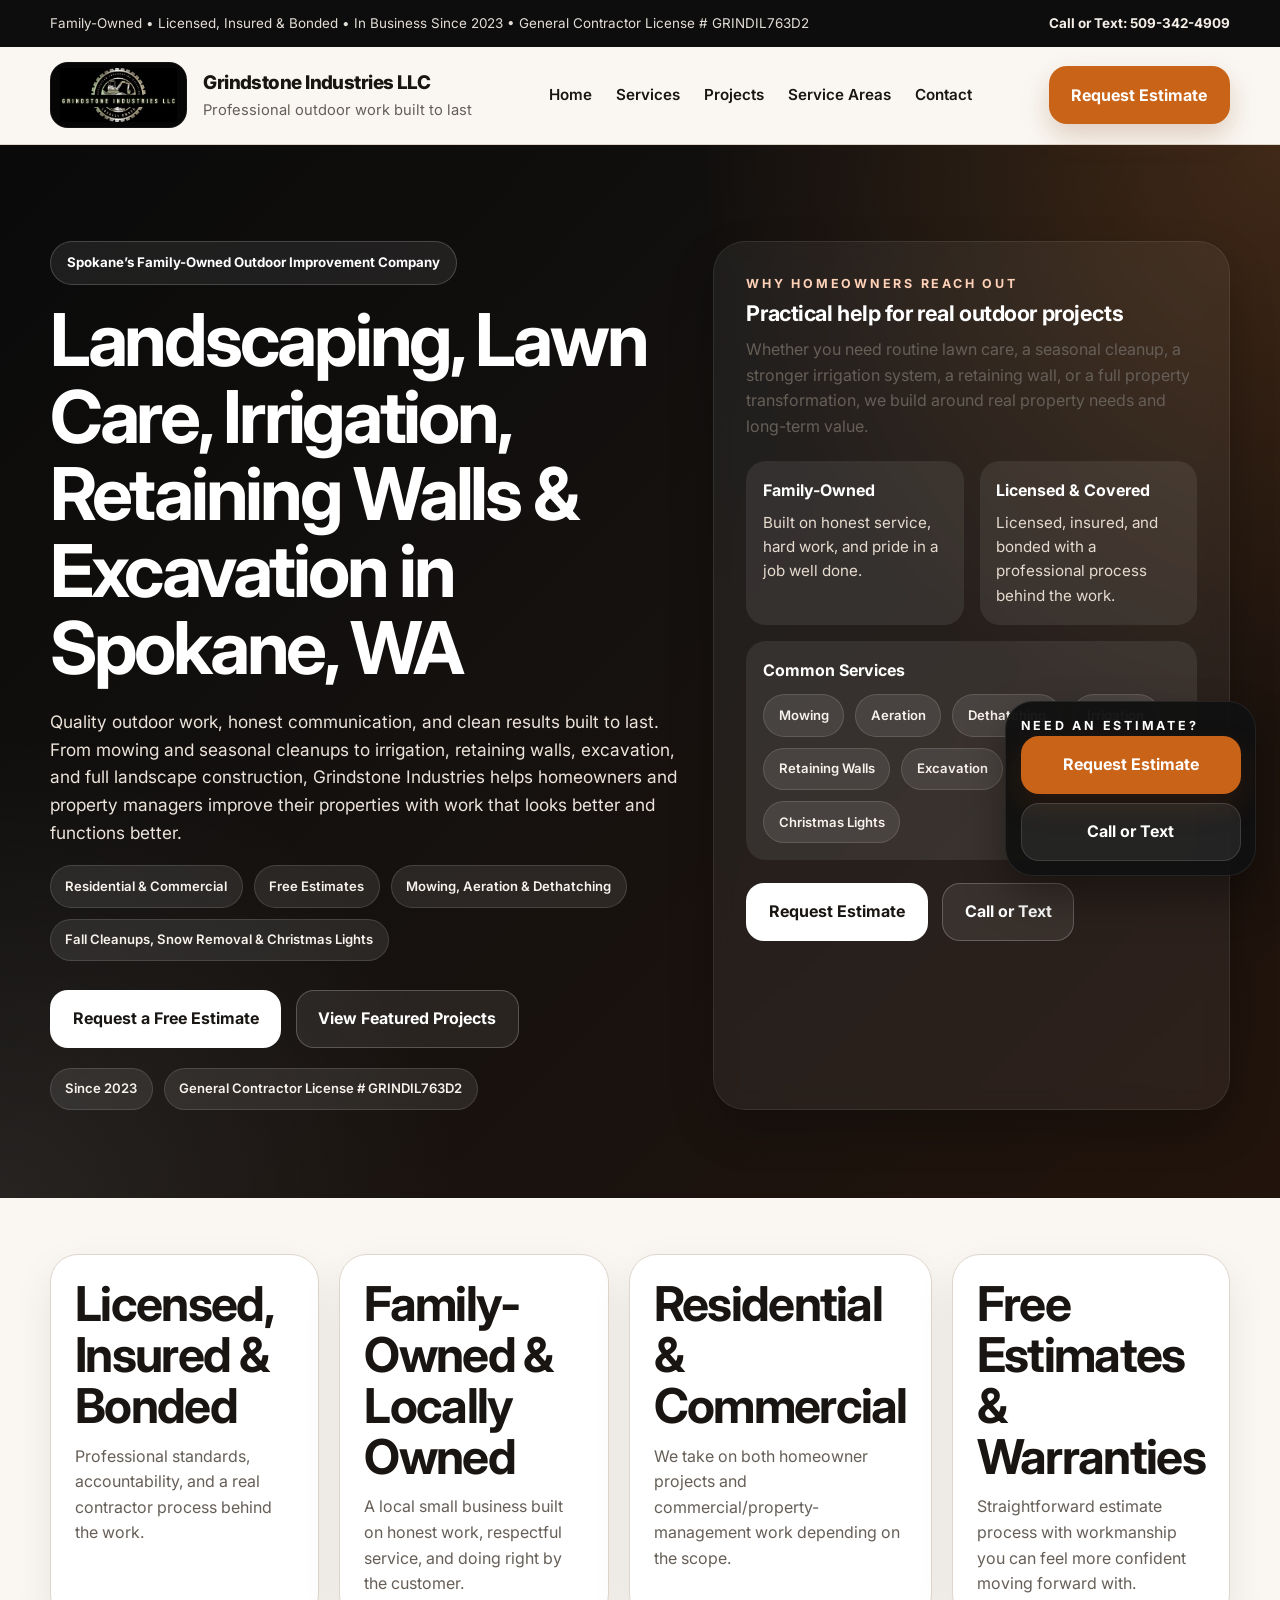
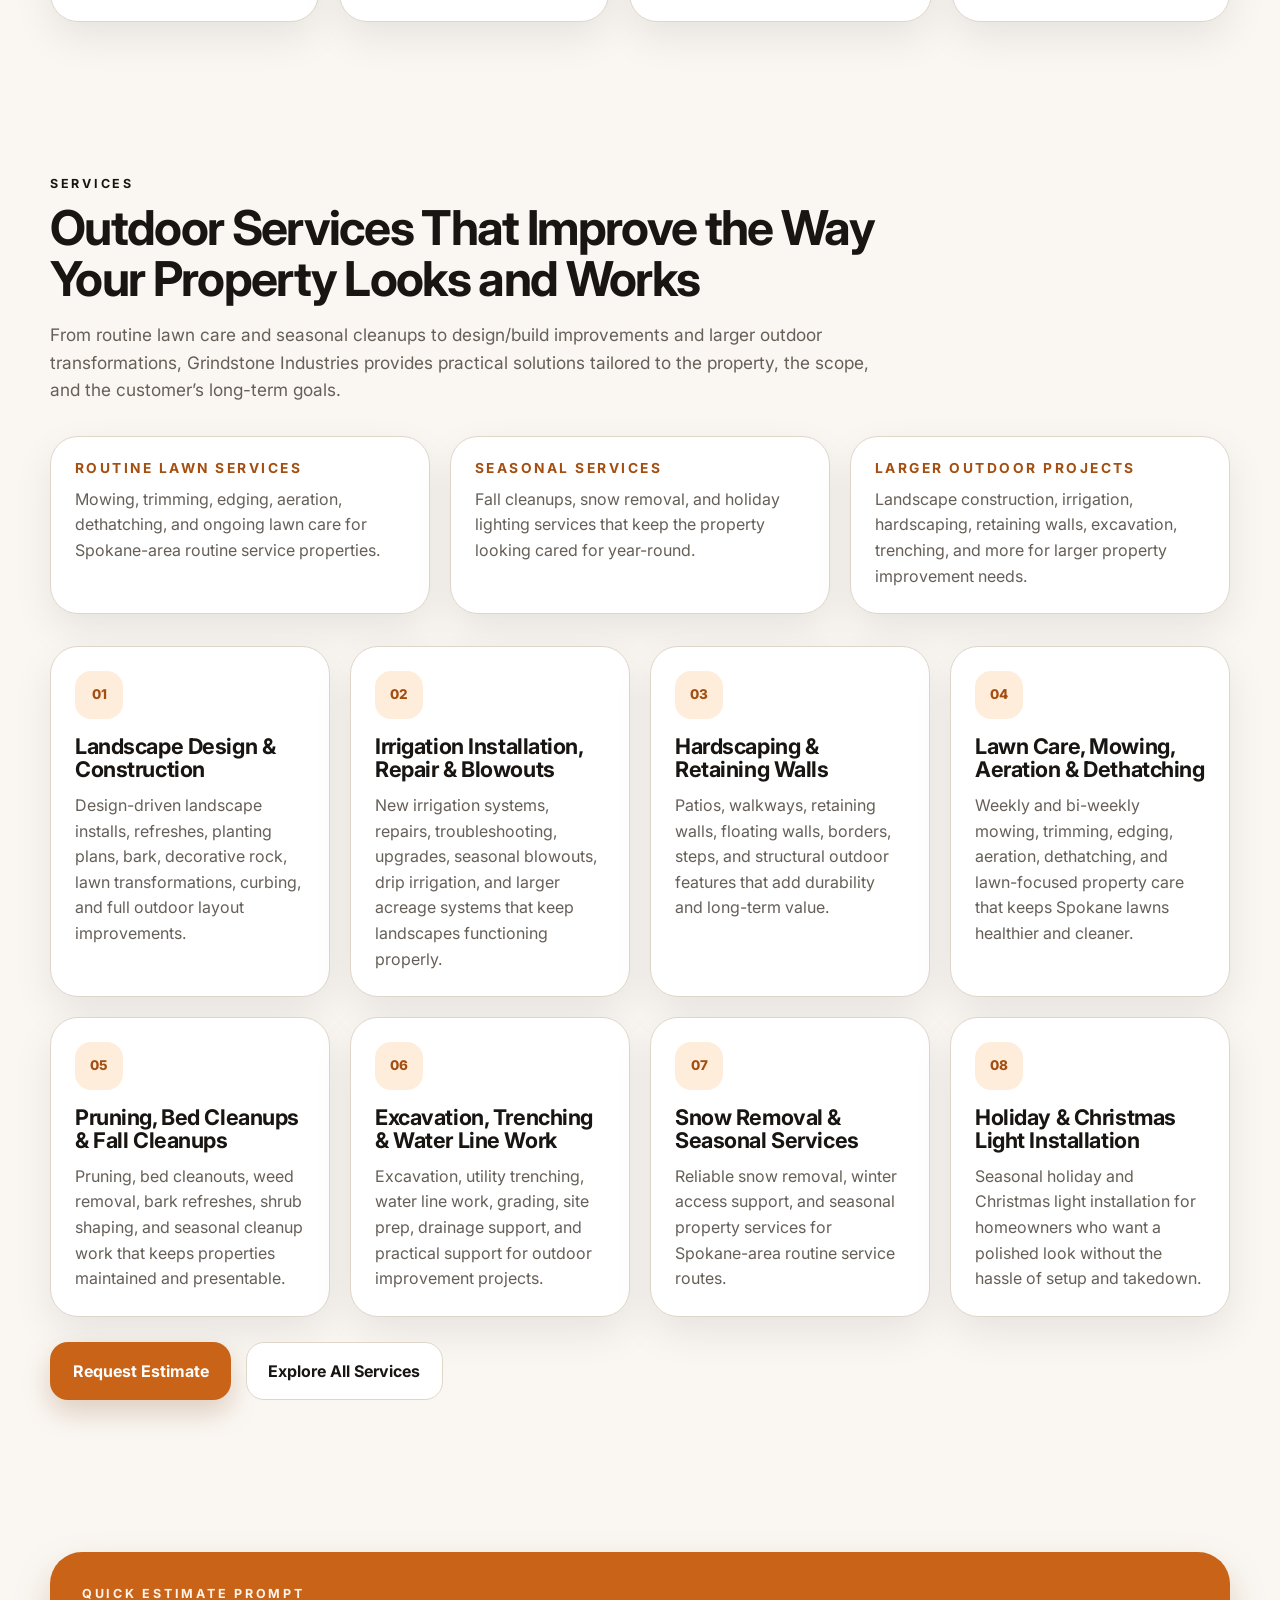
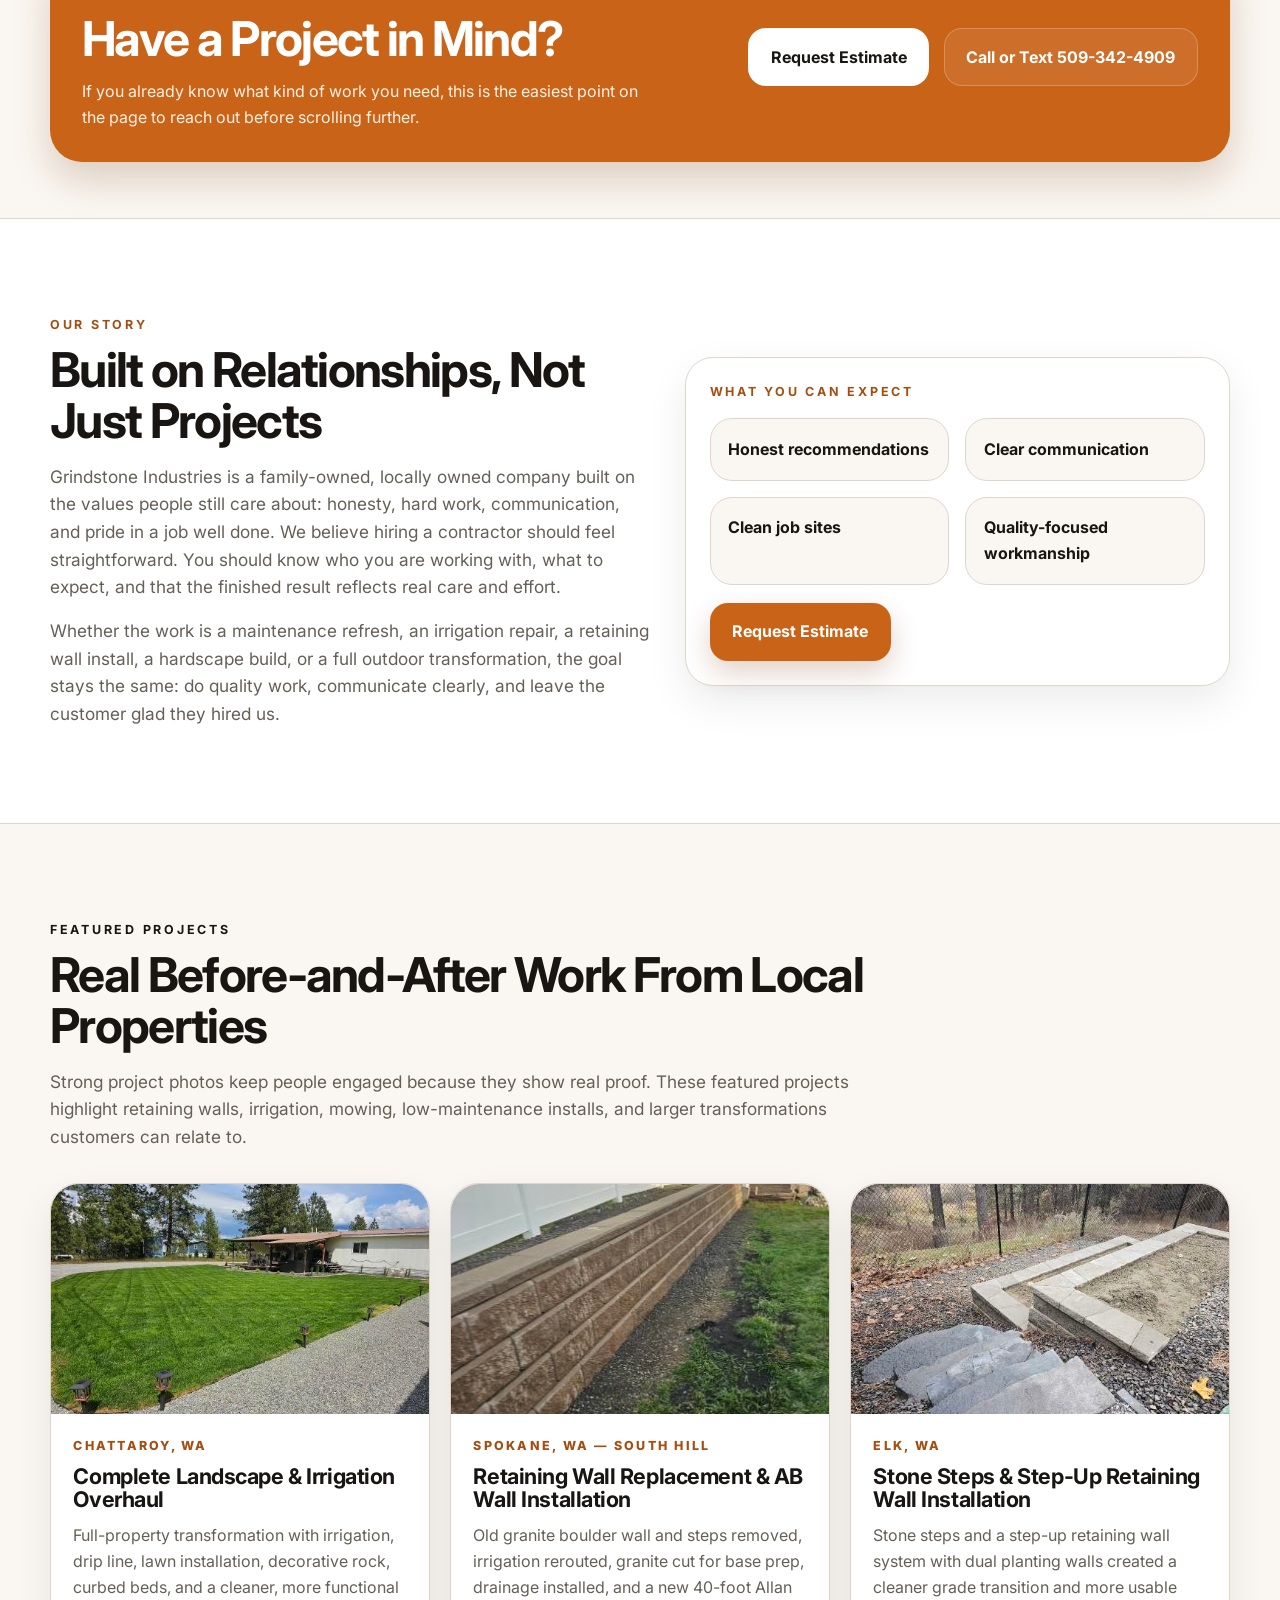
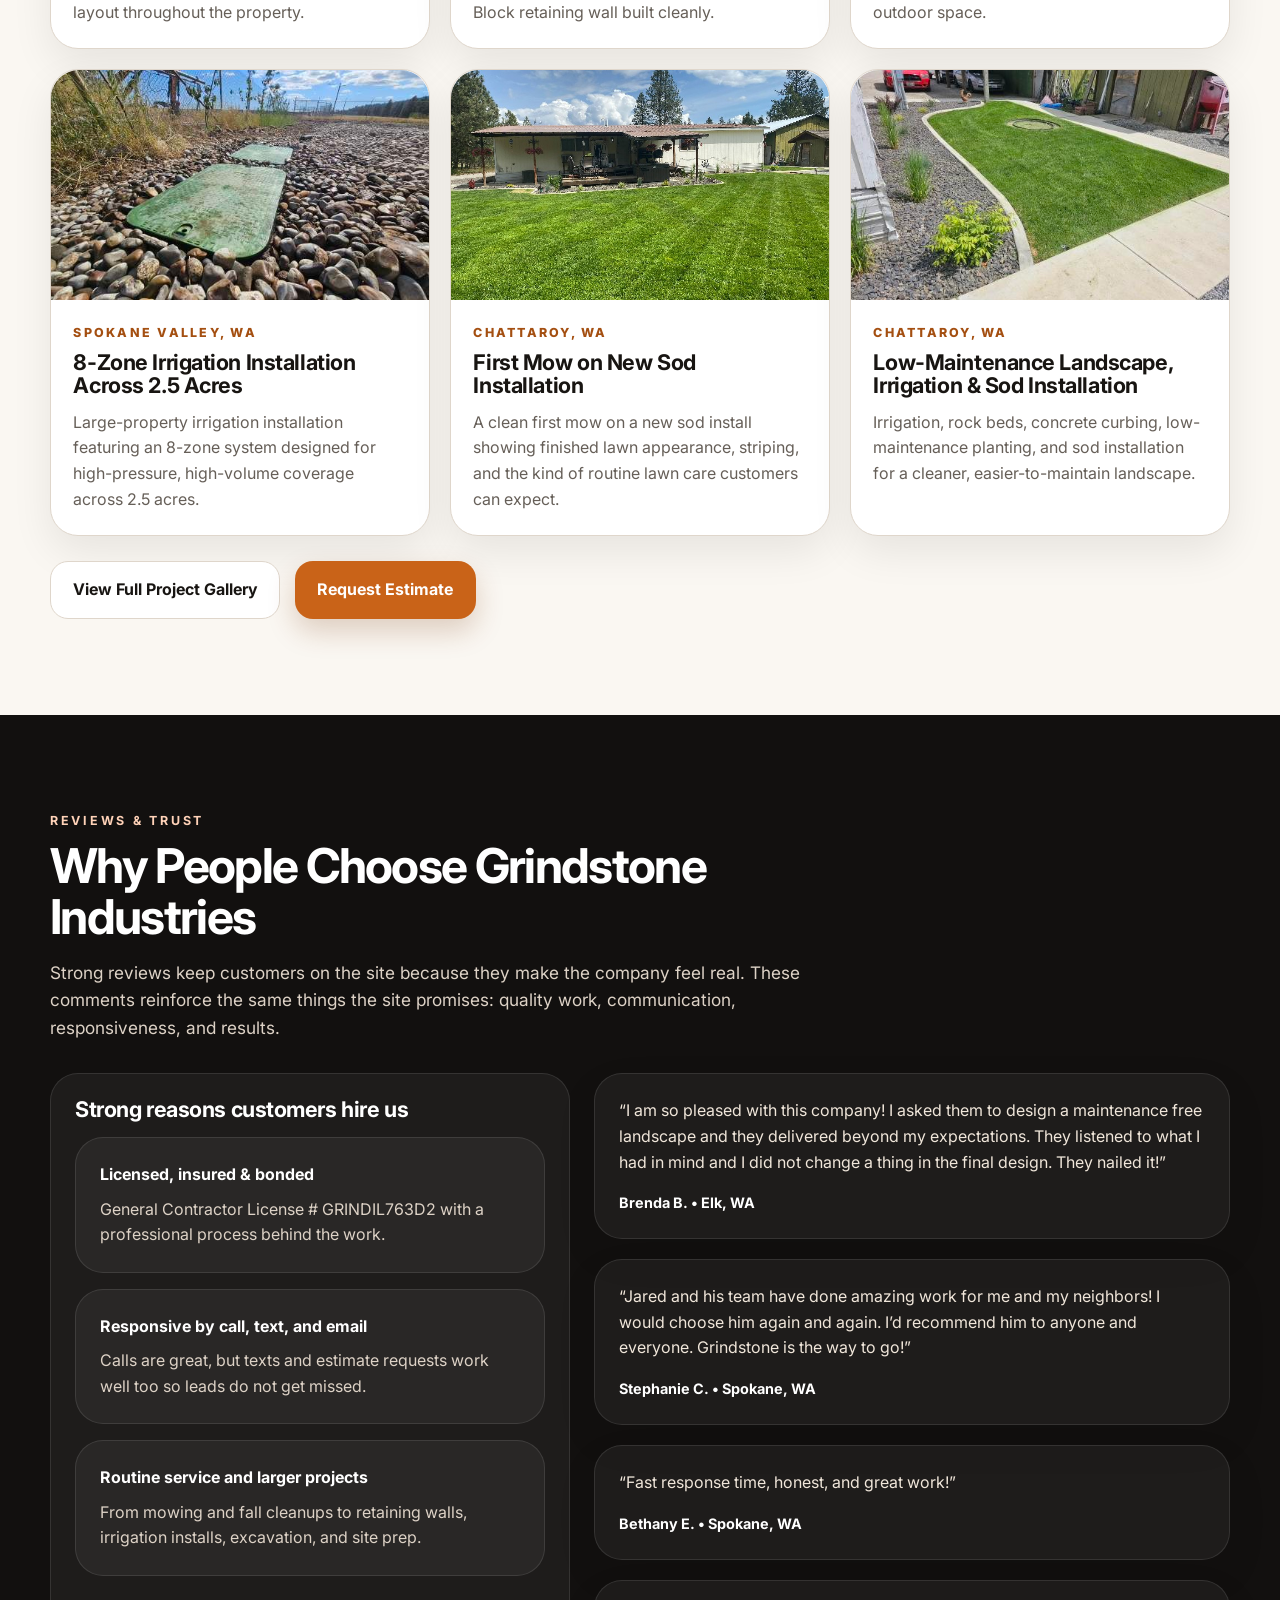
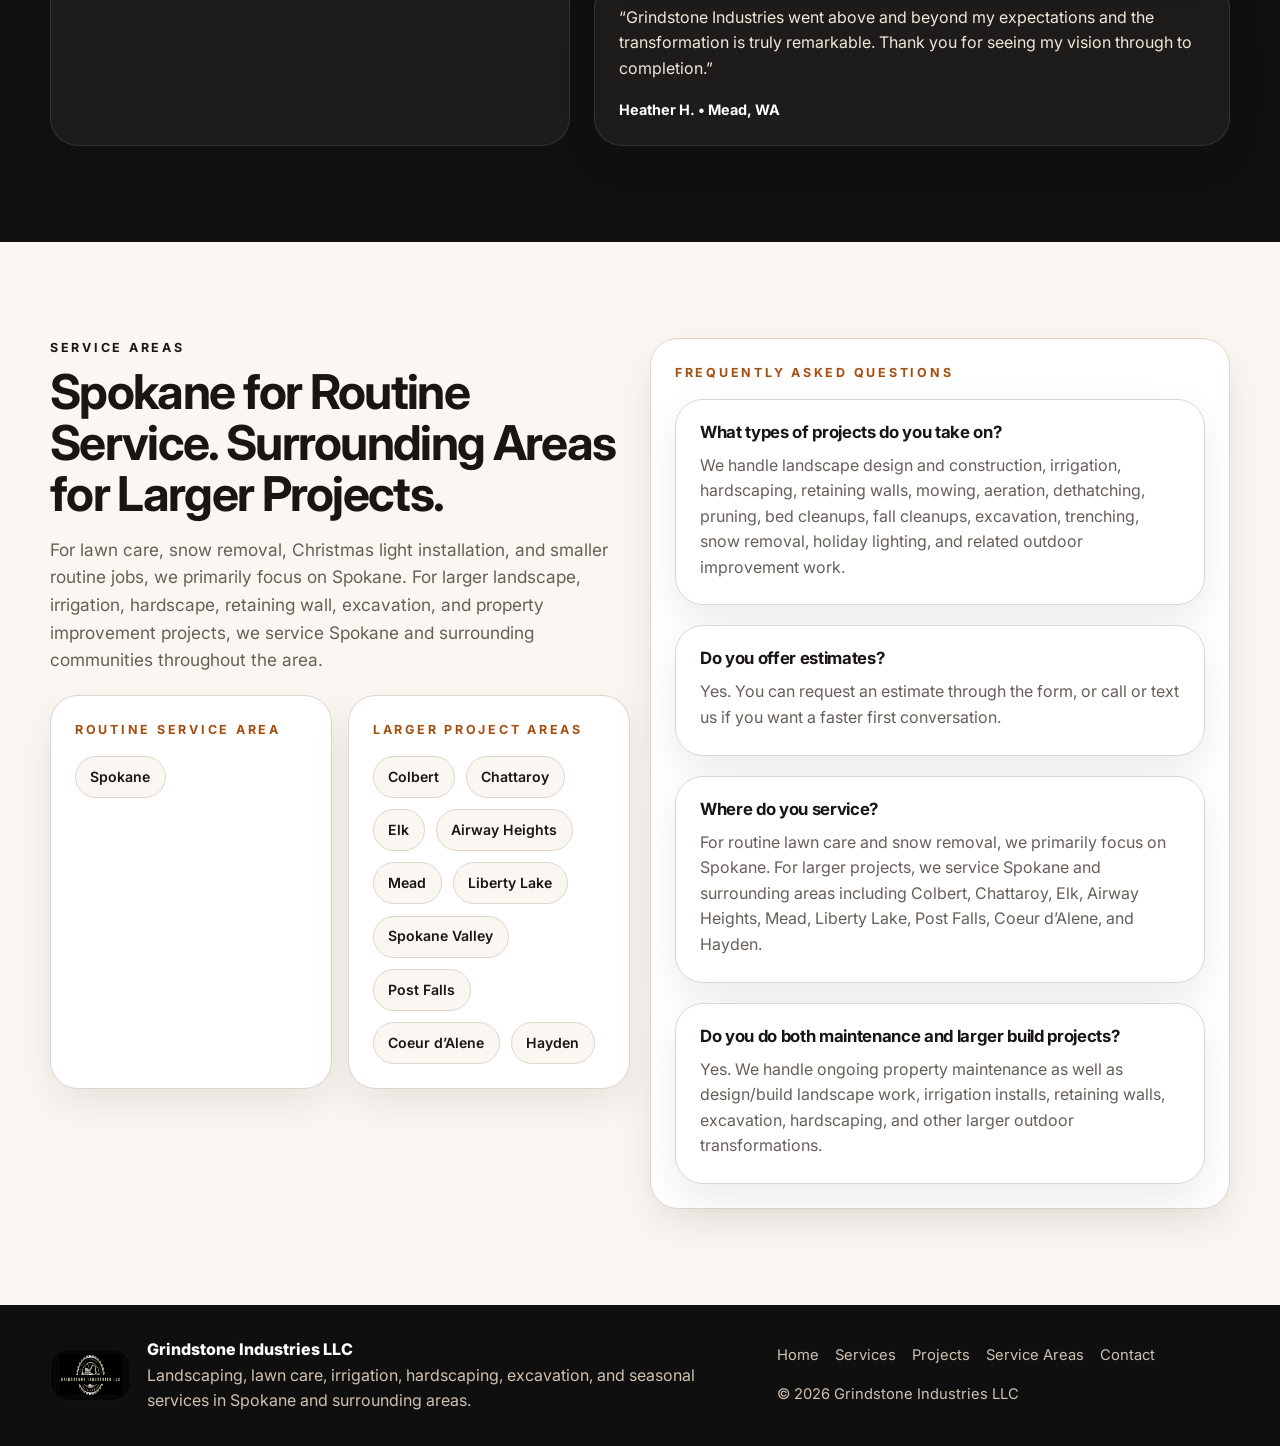
==== commit 523e10ba: "Refined site update" ====
--- a/index.html
+++ b/index.html
@@ -3,36 +3,33 @@
 <head>
   <meta charset="UTF-8" />
   <meta name="viewport" content="width=device-width, initial-scale=1.0" />
-  <title>Spokane Landscaping, Hardscaping, Irrigation & Excavation | Grindstone Industries</title>
-  <meta name="description" content="Family-owned Spokane contractor for landscaping, hardscaping, retaining walls, irrigation, excavation, lawn care, snow removal, and property improvements. Request a free estimate." />
+  <title>Spokane Landscaping, Lawn Care, Irrigation & Retaining Walls | Grindstone Industries</title>
+  <meta name="description" content="Family-owned Spokane contractor for landscaping, lawn care, mowing, aeration, dethatching, irrigation, retaining walls, excavation, snow removal, Christmas lights, and property improvements." />
   <link rel="canonical" href="https://grindstoneindustriesllc.com/" />
-  <meta name="theme-color" content="#0e0c0a" />
-  <meta property="og:title" content="Spokane Landscaping, Hardscaping, Irrigation & Excavation | Grindstone Industries" />
-  <meta property="og:description" content="Family-owned landscaping, irrigation, hardscaping, excavation, lawn care, and property improvement services in Spokane and surrounding areas." />
+  <meta name="theme-color" content="#111111" />
+  <meta property="og:title" content="Spokane Landscaping, Lawn Care, Irrigation & Retaining Walls | Grindstone Industries" />
+  <meta property="og:description" content="Family-owned Spokane contractor for landscaping, lawn care, mowing, aeration, dethatching, irrigation, retaining walls, excavation, snow removal, Christmas lights, and property improvements." />
   <meta property="og:type" content="website" />
   <meta property="og:url" content="https://grindstoneindustriesllc.com/" />
-  <meta property="og:image" content="https://grindstoneindustriesllc.com/assets/images/branding/logo.png" />
-  <link rel="preconnect" href="https://fonts.googleapis.com">
-  <link rel="preconnect" href="https://fonts.gstatic.com" crossorigin>
-  <link href="https://fonts.googleapis.com/css2?family=Inter:wght@400;500;600;700;800&display=swap" rel="stylesheet">
+  <meta property="og:image" content="https://grindstoneindustriesllc.com/assets/images/branding/logo-black.jpg" />
+  <meta name="twitter:card" content="summary_large_image" />
+  <link rel="preconnect" href="https://fonts.googleapis.com" />
+  <link rel="preconnect" href="https://fonts.gstatic.com" crossorigin />
+  <link href="https://fonts.googleapis.com/css2?family=Inter:wght@400;500;600;700;800&display=swap" rel="stylesheet" />
   <link rel="stylesheet" href="styles.css" />
-  <script type="application/ld+json">
-    {
-      "@context": "https://schema.org",
-      "@type": "LocalBusiness",
-      "name": "Grindstone Industries LLC",
-      "url": "https://grindstoneindustriesllc.com/",
-      "telephone": "+1-509-342-4909",
-      "email": "Grindstoneillc@gmail.com",
-      "description": "Family-owned company providing landscaping, hardscaping, irrigation, excavation, lawn care, snow removal, and property improvement services in Spokane and surrounding areas.",
-      "areaServed": ["Spokane, WA", "Spokane Valley, WA", "Mead, WA", "Airway Heights, WA", "Liberty Lake, WA", "Colbert, WA", "Chattaroy, WA", "Elk, WA", "Post Falls, ID", "Coeur d'Alene, ID", "Hayden, ID"],
-      "sameAs": [
-        "https://www.facebook.com/profile.php?id=61555760843806",
-        "https://www.instagram.com/grindstoneindustriesllc/",
-        "https://twitter.com/GrindstoneLLC"
-      ]
-    }
-  </script>
+  <script type="application/ld+json">{
+  "@context":"https://schema.org",
+  "@type":"GeneralContractor",
+  "name":"Grindstone Industries LLC",
+  "url":"https://grindstoneindustriesllc.com/",
+  "logo":"https://grindstoneindustriesllc.com/assets/images/branding/logo-black.jpg",
+  "telephone":"+1-509-342-4909",
+  "email":"Grindstoneillc@gmail.com",
+  "foundingDate":"2023",
+  "description":"Family-owned contractor providing landscape design and construction, irrigation, hardscaping, lawn care, excavation, trenching, snow removal, holiday lighting, and outdoor property improvement services in Spokane and surrounding areas.",
+  "sameAs":["https://www.facebook.com/profile.php?id=61555760843806","https://www.instagram.com/grindstoneindustriesllc/","https://twitter.com/GrindstoneLLC"],
+  "areaServed":["Spokane, WA","Spokane Valley, WA","Colbert, WA","Chattaroy, WA","Elk, WA","Airway Heights, WA","Mead, WA","Liberty Lake, WA","Post Falls, ID","Coeur d'Alene, ID","Hayden, ID"]
+}</script>
 </head>
 <body>
   <div class="topbar">
@@ -45,7 +42,7 @@
   <header class="site-header">
     <div class="container navbar">
       <a class="brand" href="index.html" aria-label="Grindstone Industries home">
-        <img src="assets/images/branding/logo.png" alt="Grindstone Industries LLC logo" />
+        <span class="brand-logo-wrap"><img src="assets/images/branding/logo-black.jpg" alt="Grindstone Industries LLC logo" /></span>
         <div>
           <div class="brand-name">Grindstone Industries LLC</div>
           <div class="brand-tag">Professional outdoor work built to last</div>
@@ -61,7 +58,7 @@
       </nav>
 
       <div class="nav-cta">
-        <a class="btn btn-primary" href="#estimate-form">Request Estimate</a>
+        <a class="btn btn-primary" href="contact.html#estimate-form">Request Estimate</a>
         <button class="icon-button" type="button" data-menu-button aria-label="Toggle menu" aria-expanded="false">☰</button>
       </div>
     </div>
@@ -71,407 +68,218 @@
       <a href="projects.html">Projects</a>
       <a href="service-areas.html">Service Areas</a>
       <a href="contact.html">Contact</a>
-      <a href="#estimate-form">Request Estimate</a>
+      <a href="contact.html#estimate-form">Request Estimate</a>
     </div>
   </header>
 
-  <main>
-    <section class="hero">
-      <div class="container hero-inner">
-        <div class="hero-copy">
-          <span class="eyebrow-pill">Spokane’s Family-Owned Outdoor Improvement Company</span>
-          <h1>Landscaping, Hardscaping, Irrigation &amp; Excavation in Spokane, WA</h1>
-          <p class="lead" style="margin-top:1.35rem; max-width: 720px;">
-            Quality outdoor work, honest communication, and clean results built to last. Grindstone Industries helps homeowners, property managers, and businesses improve their properties with landscaping, irrigation, hardscaping, excavation, lawn care, and more.
-          </p>
-          <div class="chips">
-            <span class="chip">Residential &amp; Commercial</span>
-            <span class="chip">Free Estimates</span>
-            <span class="chip">Locally Owned</span>
-            <span class="chip">Warranties Available</span>
-          </div>
-          <div class="hero-actions" style="margin-top:1.8rem;">
-            <a class="btn btn-light" href="#estimate-form">Request a Free Estimate</a>
-            <a class="btn btn-secondary" href="projects.html">View Recent Projects</a>
-          </div>
-          <div class="hero-metric-row">
-            <span class="metric-pill">Serving Spokane Since 2023</span>
-            <span class="metric-pill">Lawn Care, Design/Build &amp; Utility Work</span>
-          </div>
-        </div>
-
-        <aside class="hero-panel">
-          <div class="section-label" style="color:#ffd2b8;">Why Homeowners Reach Out</div>
-          <h3>Practical help for real outdoor projects</h3>
-          <p style="margin-top:0.75rem;">
-            Whether you need a focused repair, a cleaner layout, a stronger irrigation system, or a full property transformation, we build around real property needs and long-term value.
-          </p>
-          <div class="panel-grid">
-            <div class="panel-card">
-              <div class="panel-card-title">Family-Owned</div>
-              <div class="panel-card-text">Built on honest service, hard work, and pride in a job well done.</div>
-            </div>
-            <div class="panel-card">
-              <div class="panel-card-title">Licensed &amp; Insured</div>
-              <div class="panel-card-text">Professional work with clear communication and dependable follow-through.</div>
-            </div>
-            <div class="panel-card wide">
-              <div class="panel-card-title">Common Services</div>
-              <div class="tag-list">
-                <span class="tag">Landscape Design &amp; Construction</span>
-                <span class="tag">Irrigation</span>
-                <span class="tag">Retaining Walls</span>
-                <span class="tag">Excavation</span>
-                <span class="tag">Lawn Care</span>
-                <span class="tag">Snow Removal</span>
-              </div>
-            </div>
-          </div>
-          <div class="button-row" style="margin-top:1.4rem;">
-            <a class="btn btn-light" href="#estimate-form">Request Estimate</a>
-            <a class="btn btn-secondary" href="tel:15093424909">Call or Text</a>
-          </div>
-        </aside>
-      </div>
-    </section>
-
-    <section class="section-tight">
-      <div class="container trust-grid">
-        <article class="trust-card">
-          <h2 class="h3">Family-Owned</h2>
-          <p style="margin-top:0.75rem;">A local company built on honest work, respectful service, and doing right by the customer.</p>
-        </article>
-        <article class="trust-card">
-          <h2 class="h3">Built on Quality</h2>
-          <p style="margin-top:0.75rem;">We focus on workmanship that looks good, functions properly, and holds up over time.</p>
-        </article>
-        <article class="trust-card">
-          <h2 class="h3">Straightforward Communication</h2>
-          <p style="margin-top:0.75rem;">Clear expectations, professional service, and a process that keeps you informed.</p>
-        </article>
-        <article class="trust-card">
-          <h2 class="h3">Real-World Capability</h2>
-          <p style="margin-top:0.75rem;">From focused repairs to larger outdoor projects, we help get the job done right.</p>
-        </article>
-      </div>
-    </section>
-
-    <section class="section" id="services-preview">
-      <div class="container">
-        <div class="section-label">Services Snapshot</div>
-        <h2 style="margin-top:0.6rem; max-width: 820px;">Outdoor Services That Improve the Way Your Property Looks and Works</h2>
-        <p class="body-lg" style="margin-top:1rem; max-width: 820px;">Whether you need a focused repair, a clean upgrade, or a larger transformation, Grindstone Industries provides practical outdoor solutions tailored to the property and the project.</p>
-        <div class="service-grid" style="margin-top:2rem;">
-          <article class="service-card">
-            <div class="service-icon">01</div>
-            <h3>Landscape Design &amp; Construction</h3>
-            <p style="margin-top:0.75rem;">Landscape installs, renovations, planting, bark, mulch, decorative rock, and finishing work that improve curb appeal and function.</p>
-          </article>
-          <article class="service-card">
-            <div class="service-icon">02</div>
-            <h3>Irrigation Installation, Repair &amp; Blowouts</h3>
-            <p style="margin-top:0.75rem;">Sprinkler installs, repairs, troubleshooting, upgrades, seasonal blowouts, and drip systems that help landscapes function properly.</p>
-          </article>
-          <article class="service-card">
-            <div class="service-icon">03</div>
-            <h3>Hardscaping &amp; Retaining Walls</h3>
-            <p style="margin-top:0.75rem;">Patios, walkways, retaining walls, borders, and outdoor structural features that add durability, layout, and long-term value.</p>
-          </article>
-          <article class="service-card">
-            <div class="service-icon">04</div>
-            <h3>Full-Service Lawn Care &amp; Seasonal Work</h3>
-            <p style="margin-top:0.75rem;">Routine lawn care, pruning, property bed cleanups, fall cleanups, and seasonal maintenance work in Spokane.</p>
-          </article>
-          <article class="service-card">
-            <div class="service-icon">05</div>
-            <h3>Excavation, Utility Trenching &amp; Water Lines</h3>
-            <p style="margin-top:0.75rem;">Excavation, grading, trenching, utility prep, and water line work for property improvements and project support.</p>
-          </article>
-          <article class="service-card">
-            <div class="service-icon">06</div>
-            <h3>Snow Removal, Holiday Lighting &amp; Site Services</h3>
-            <p style="margin-top:0.75rem;">Snow removal, holiday and Christmas light installation, minor land clearing, and practical property support services.</p>
-          </article>
-        </div>
-        <div class="button-row" style="margin-top:2rem;">
-          <a class="btn btn-primary" href="services.html">Explore All Services</a>
-          <a class="btn btn-outline" href="#estimate-form">Request Estimate</a>
-        </div>
-      </div>
-    </section>
-
-    <section class="section-tight">
-      <div class="container highlight-band">
-        <div class="story-grid" style="align-items:center;">
-          <div>
-            <div class="section-label" style="color:#ffd2b8;">Quick Estimate Prompt</div>
-            <h2 style="margin-top:0.6rem;">Have a Project in Mind?</h2>
-            <p style="margin-top:1rem; max-width: 640px;">If you already know what kind of work you need, this is the perfect point on the page to reach out before scrolling further.</p>
-          </div>
-          <div class="button-row" style="justify-content:flex-end;">
-            <a class="btn btn-light" href="#estimate-form">Request Estimate</a>
-            <a class="btn btn-secondary" href="tel:15093424909">Call or Text</a>
-          </div>
-        </div>
-      </div>
-    </section>
-
-    <section class="section">
-      <div class="container story-grid">
+<main>
+  <section class="hero">
+    <div class="container hero-inner">
+      <div>
+        <span class="eyebrow-pill">Spokane’s Family-Owned Outdoor Improvement Company</span>
+        <h1 style="margin-top:1rem; max-width: 860px;">Landscaping, Lawn Care, Irrigation, Retaining Walls &amp; Excavation in Spokane, WA</h1>
+        <p class="lead" style="margin-top:1.35rem;">Quality outdoor work, honest communication, and clean results built to last. From mowing and seasonal cleanups to irrigation, retaining walls, excavation, and full landscape construction, Grindstone Industries helps homeowners and property managers improve their properties with work that looks better and functions better.</p>
+        <div class="chips" style="margin-top:1.2rem;">
+          <span class="chip">Residential &amp; Commercial</span>
+          <span class="chip">Free Estimates</span>
+          <span class="chip">Mowing, Aeration &amp; Dethatching</span>
+          <span class="chip">Fall Cleanups, Snow Removal &amp; Christmas Lights</span>
+        </div>
+        <div class="hero-actions" style="margin-top:1.8rem;">
+          <a class="btn btn-light" href="contact.html#estimate-form">Request a Free Estimate</a>
+          <a class="btn btn-secondary" href="projects.html">View Featured Projects</a>
+        </div>
+        <div class="hero-metric-row" style="margin-top:1.25rem;">
+          <span class="metric-pill">Since 2023</span>
+          <span class="metric-pill">General Contractor License # GRINDIL763D2</span>
+        </div>
+      </div>
+
+      <aside class="hero-panel">
+        <div class="section-label" style="color:#ffd2b8;">Why Homeowners Reach Out</div>
+        <h3 style="margin-top:.55rem;">Practical help for real outdoor projects</h3>
+        <p style="margin-top:0.75rem;">Whether you need routine lawn care, a seasonal cleanup, a stronger irrigation system, a retaining wall, or a full property transformation, we build around real property needs and long-term value.</p>
+        <div class="panel-grid">
+          <div class="panel-card"><div class="panel-card-title">Family-Owned</div><div class="panel-card-text">Built on honest service, hard work, and pride in a job well done.</div></div>
+          <div class="panel-card"><div class="panel-card-title">Licensed &amp; Covered</div><div class="panel-card-text">Licensed, insured, and bonded with a professional process behind the work.</div></div>
+          <div class="panel-card wide"><div class="panel-card-title">Common Services</div><div class="tag-list" style="margin-top:.7rem;"><span class="tag">Mowing</span><span class="tag">Aeration</span><span class="tag">Dethatching</span><span class="tag">Irrigation</span><span class="tag">Retaining Walls</span><span class="tag">Excavation</span><span class="tag">Snow Removal</span><span class="tag">Christmas Lights</span></div></div>
+        </div>
+        <div class="button-row" style="margin-top:1.4rem;"><a class="btn btn-light" href="contact.html#estimate-form">Request Estimate</a><a class="btn btn-secondary" href="tel:15093424909">Call or Text</a></div>
+      </aside>
+    </div>
+  </section>
+
+  <section class="section-tight">
+    <div class="container trust-grid">
+      <article class="trust-card"><h2 class="h3">Licensed, Insured &amp; Bonded</h2><p style="margin-top:.75rem;">Professional standards, accountability, and a real contractor process behind the work.</p></article>
+      <article class="trust-card"><h2 class="h3">Family-Owned &amp; Locally Owned</h2><p style="margin-top:.75rem;">A local small business built on honest work, respectful service, and doing right by the customer.</p></article>
+      <article class="trust-card"><h2 class="h3">Residential &amp; Commercial</h2><p style="margin-top:.75rem;">We take on both homeowner projects and commercial/property-management work depending on the scope.</p></article>
+      <article class="trust-card"><h2 class="h3">Free Estimates &amp; Warranties</h2><p style="margin-top:.75rem;">Straightforward estimate process with workmanship you can feel more confident moving forward with.</p></article>
+    </div>
+  </section>
+
+  <section class="section" id="services-preview">
+    <div class="container">
+      <div class="section-label">Services</div>
+      <h2 style="margin-top:0.6rem; max-width: 840px;">Outdoor Services That Improve the Way Your Property Looks and Works</h2>
+      <p class="body-lg" style="margin-top:1rem; max-width: 840px;">From routine lawn care and seasonal cleanups to design/build improvements and larger outdoor transformations, Grindstone Industries provides practical solutions tailored to the property, the scope, and the customer’s long-term goals.</p>
+      <div class="category-grid">
+        <article class="category-card"><h3>Routine Lawn Services</h3><p>Mowing, trimming, edging, aeration, dethatching, and ongoing lawn care for Spokane-area routine service properties.</p></article>
+        <article class="category-card"><h3>Seasonal Services</h3><p>Fall cleanups, snow removal, and holiday lighting services that keep the property looking cared for year-round.</p></article>
+        <article class="category-card"><h3>Larger Outdoor Projects</h3><p>Landscape construction, irrigation, hardscaping, retaining walls, excavation, trenching, and more for larger property improvement needs.</p></article>
+      </div>
+      <div class="service-grid"><article class="service-card"><div class="service-icon">01</div><h3>Landscape Design & Construction</h3><p style="margin-top:.75rem;">Design-driven landscape installs, refreshes, planting plans, bark, decorative rock, lawn transformations, curbing, and full outdoor layout improvements.</p></article><article class="service-card"><div class="service-icon">02</div><h3>Irrigation Installation, Repair & Blowouts</h3><p style="margin-top:.75rem;">New irrigation systems, repairs, troubleshooting, upgrades, seasonal blowouts, drip irrigation, and larger acreage systems that keep landscapes functioning properly.</p></article><article class="service-card"><div class="service-icon">03</div><h3>Hardscaping & Retaining Walls</h3><p style="margin-top:.75rem;">Patios, walkways, retaining walls, floating walls, borders, steps, and structural outdoor features that add durability and long-term value.</p></article><article class="service-card"><div class="service-icon">04</div><h3>Lawn Care, Mowing, Aeration & Dethatching</h3><p style="margin-top:.75rem;">Weekly and bi-weekly mowing, trimming, edging, aeration, dethatching, and lawn-focused property care that keeps Spokane lawns healthier and cleaner.</p></article><article class="service-card"><div class="service-icon">05</div><h3>Pruning, Bed Cleanups & Fall Cleanups</h3><p style="margin-top:.75rem;">Pruning, bed cleanouts, weed removal, bark refreshes, shrub shaping, and seasonal cleanup work that keeps properties maintained and presentable.</p></article><article class="service-card"><div class="service-icon">06</div><h3>Excavation, Trenching & Water Line Work</h3><p style="margin-top:.75rem;">Excavation, utility trenching, water line work, grading, site prep, drainage support, and practical support for outdoor improvement projects.</p></article><article class="service-card"><div class="service-icon">07</div><h3>Snow Removal & Seasonal Services</h3><p style="margin-top:.75rem;">Reliable snow removal, winter access support, and seasonal property services for Spokane-area routine service routes.</p></article><article class="service-card"><div class="service-icon">08</div><h3>Holiday & Christmas Light Installation</h3><p style="margin-top:.75rem;">Seasonal holiday and Christmas light installation for homeowners who want a polished look without the hassle of setup and takedown.</p></article></div>
+      <div class="hero-actions" style="margin-top:1.6rem;"><a class="btn btn-primary" href="contact.html#estimate-form">Request Estimate</a><a class="btn btn-outline" href="services.html">Explore All Services</a></div>
+    </div>
+  </section>
+
+  <section class="section-tight">
+    <div class="container cta-banner">
+      <div class="story-grid" style="align-items:center;">
         <div>
-          <div class="section-label">Our Story</div>
-          <h2 style="margin-top:0.6rem;">Built on Relationships, Not Just Projects</h2>
-          <p class="body-lg" style="margin-top:1rem;">Grindstone Industries is a small family-owned company built on the values people still care about: honesty, hard work, communication, and pride in a job well done. We believe hiring a contractor should feel straightforward. You should know who you are working with, what to expect, and that the finished result will reflect real care and effort.</p>
-          <p class="body-lg" style="margin-top:1rem;">Whether the project is simple or extensive, our focus stays the same: do quality work, communicate clearly, and leave the customer confident in the result.</p>
-        </div>
-        <div class="surface-soft">
-          <div class="section-label">What You Can Expect</div>
-          <div class="expectation-grid">
-            <div class="expectation-card"><div class="expectation-dot"></div><strong>Honest recommendations</strong></div>
-            <div class="expectation-card"><div class="expectation-dot"></div><strong>Clear communication</strong></div>
-            <div class="expectation-card"><div class="expectation-dot"></div><strong>Clean job sites</strong></div>
-            <div class="expectation-card"><div class="expectation-dot"></div><strong>Quality-focused workmanship</strong></div>
-          </div>
-          <a class="btn btn-primary" href="#estimate-form" style="margin-top:1.4rem; width:100%;">Request Estimate</a>
-        </div>
-      </div>
-    </section>
-
-    <section class="section" style="padding-top:0;">
-      <div class="container">
-        <div class="section-label">Simple Process</div>
-        <h2 style="margin-top:0.6rem; max-width:820px;">A Clear Path From First Contact to Project Planning</h2>
-        <p class="body-lg" style="margin-top:1rem; max-width:820px;">Good service starts with a process people can actually understand. We keep the estimate path simple, professional, and easy to move through.</p>
-        <div class="step-grid" style="margin-top:2rem;">
-          <article class="step-card">
-            <div class="step-number">1</div>
-            <h3>Tell Us About the Project</h3>
-            <p style="margin-top:0.75rem;">Use the estimate form or call/text us directly with a few details about the property and the work you need done.</p>
-          </article>
-          <article class="step-card">
-            <div class="step-number">2</div>
-            <h3>We Review the Scope</h3>
-            <p style="margin-top:0.75rem;">We look at the project needs, discuss goals, and help determine the best practical direction for the work.</p>
-          </article>
-          <article class="step-card">
-            <div class="step-number">3</div>
-            <h3>Get Clear Next Steps</h3>
-            <p style="margin-top:0.75rem;">You get a straightforward path forward, whether the project is a focused repair or a broader property improvement.</p>
-          </article>
-        </div>
-      </div>
-    </section>
-
-    <section class="section" id="featured-projects">
-      <div class="container">
-        <div style="display:flex; gap:1rem; justify-content:space-between; align-items:end; flex-wrap:wrap;">
-          <div>
-            <div class="section-label">Featured Projects</div>
-            <h2 style="margin-top:0.6rem; max-width:800px;">See the Quality Before You Call</h2>
-            <p class="body-lg" style="margin-top:1rem; max-width:800px;">Real work speaks louder than promises. Browse recent projects to see the level of care, finish quality, and property improvement we aim to bring to every job.</p>
-          </div>
-          <div class="button-row">
-            <a class="btn btn-outline" href="projects.html">View More Projects</a>
-            <a class="btn btn-primary" href="#estimate-form">Request Estimate</a>
-          </div>
-        </div>
-        <div class="project-grid" style="margin-top:2rem;">
-          <article class="project-card">
-            <img src="assets/images/projects/project1-after.jpg" alt="Landscape and irrigation overhaul in Chattaroy, Washington" />
-            <div class="project-card-body">
-              <div class="project-location">Chattaroy, WA</div>
-              <h3 style="margin-top:0.6rem;">Complete Landscape &amp; Irrigation Overhaul</h3>
-              <p style="margin-top:0.8rem; color:var(--muted);">Full property transformation with lawn, irrigation, drip line, decorative rock, clean borders, and a polished functional layout.</p>
-            </div>
-          </article>
-          <article class="project-card">
-            <img src="assets/images/projects/project2-after.jpg" alt="Backyard patio and retaining wall transformation in Elk, Washington" />
-            <div class="project-card-body">
-              <div class="project-location">Elk, WA</div>
-              <h3 style="margin-top:0.6rem;">Backyard Grade Change, Patio &amp; Retaining Wall Transformation</h3>
-              <p style="margin-top:0.8rem; color:var(--muted);">A full backyard transformation with regrade, irrigation, staircase, patio, floating walls, pathways, and planting areas.</p>
-            </div>
-          </article>
-          <article class="project-card">
-            <img src="assets/images/projects/project3-after.jpg" alt="Landscape refresh with river rock and concrete patio in Spokane, Washington" />
-            <div class="project-card-body">
-              <div class="project-location">Spokane, WA</div>
-              <h3 style="margin-top:0.6rem;">Full Landscape Refresh with Irrigation, Concrete Patio &amp; Rock Install</h3>
-              <p style="margin-top:0.8rem; color:var(--muted);">Irrigation, bed overhauls, shrub cleanup, concrete patio pad, river rock, boulders, and a cleaner lower-maintenance finish.</p>
-            </div>
-          </article>
-        </div>
-      </div>
-    </section>
-
-    <section class="review-section section">
-      <div class="container why-grid">
-        <div>
-          <div class="section-label" style="color:#ffd2b8;">Why Choose Us</div>
-          <h2 style="margin-top:0.6rem;">Why People Choose Grindstone Industries</h2>
-          <p class="lead" style="margin-top:1rem; max-width:720px;">Homeowners and property managers want a contractor who communicates clearly, shows up professionally, and takes pride in the finished result. That is the standard we work toward on every project.</p>
-          <div class="card-grid" style="margin-top:1.5rem; grid-template-columns: 1fr;">
-            <div class="review-card"><h3>Licensed, Insured &amp; Bonded</h3><p style="margin-top:0.75rem;">Professional work with the trust items customers care about before they hire a contractor.</p></div>
-            <div class="review-card"><h3>Residential &amp; Commercial</h3><p style="margin-top:0.75rem;">From recurring property work to larger outdoor improvement projects, we support a broad range of needs.</p></div>
-            <div class="review-card"><h3>Free Estimates &amp; Practical Planning</h3><p style="margin-top:0.75rem;">A straightforward start to the process with real discussion around scope, direction, and next steps.</p></div>
-          </div>
-        </div>
-        <div>
-          <div class="section-label" style="color:#ffd2b8;">Customer Voice</div>
-          <h2 style="margin-top:0.6rem;">What Customers Appreciate About Working With Us</h2>
-          <div class="card-grid" style="grid-template-columns:1fr; margin-top:1.5rem;">
-            <article class="review-card">
-              <p>“I am so pleased with this company! I asked them to design a maintenance free landscape and they delivered beyond my expectations. They listened to what I had in mind and I did not change a thing in the final design. They nailed it!”</p>
-              <div style="margin-top:1rem; font-weight:700;">Brenda B. • Elk, WA</div>
-            </article>
-            <article class="review-card">
-              <p>“Jared and his team have done amazing work for me and my neighbors! I would choose him again and again. I'd recommend him to anyone and everyone. Grindstone is the way to go!”</p>
-              <div style="margin-top:1rem; font-weight:700;">Stephanie C. • Spokane, WA</div>
-            </article>
-            <article class="review-card">
-              <p>“I am so very happy with the work they did in my yard! Grindstone Industries went above and beyond my expectations and the transformation is truly remarkable!”</p>
-              <div style="margin-top:1rem; font-weight:700;">Heather H. • Mead, WA</div>
-            </article>
-            <article class="review-card">
-              <p>“Fast response time, honest, and great work!”</p>
-              <div style="margin-top:1rem; font-weight:700;">Bethany E. • Spokane, WA</div>
-            </article>
-          </div>
-        </div>
-      </div>
-    </section>
-
-    <section class="section" id="service-area-preview">
-      <div class="container service-area-grid">
-        <div>
-          <div class="section-label">Service Area</div>
-          <h2 style="margin-top:0.6rem;">Proudly Serving Spokane and Surrounding Areas</h2>
-          <p class="body-lg" style="margin-top:1rem;">For lawn care, snow removal, and smaller routine jobs, we primarily serve Spokane. For larger projects, we serve Spokane and surrounding communities including Colbert, Chattaroy, Elk, Airway Heights, Mead, Liberty Lake, Post Falls, Coeur d’Alene, and Hayden.</p>
-          <div class="tag-list">
-            <span class="tag">Spokane</span>
-            <span class="tag">Colbert</span>
-            <span class="tag">Chattaroy</span>
-            <span class="tag">Elk</span>
-            <span class="tag">Airway Heights</span>
-            <span class="tag">Mead</span>
-            <span class="tag">Liberty Lake</span>
-            <span class="tag">Post Falls</span>
-            <span class="tag">Coeur d’Alene</span>
-            <span class="tag">Hayden</span>
-          </div>
-          <a class="btn btn-primary" href="service-areas.html" style="margin-top:1.5rem;">View Service Areas</a>
-        </div>
-        <div class="faq-stack">
-          <article class="faq-card">
-            <h3>What types of projects do you take on?</h3>
-            <p style="margin-top:0.75rem;">We handle a wide range of outdoor improvement work, including landscaping, retaining walls, patios, walkways, irrigation, sod, bark, decorative rock, trenching, excavation, cleanup, and utility support work.</p>
-          </article>
-          <article class="faq-card">
-            <h3>Do you offer estimates?</h3>
-            <p style="margin-top:0.75rem;">Yes. Reach out through the estimate form or by phone/text to discuss your project and request an estimate.</p>
-          </article>
-          <article class="faq-card">
-            <h3>Do you handle both repairs and larger projects?</h3>
-            <p style="margin-top:0.75rem;">Yes. We work on both focused repairs and broader outdoor improvement projects depending on the property and scope.</p>
-          </article>
-          <article class="faq-card">
-            <h3>Do you work in North Idaho?</h3>
-            <p style="margin-top:0.75rem;">Yes, for larger projects we serve areas including Post Falls, Coeur d’Alene, Hayden, and nearby communities.</p>
-          </article>
-        </div>
-      </div>
-    </section>
-
-    <section class="section" id="contact" style="background:linear-gradient(135deg,#0b0a08 0%, #17120f 52%, #3f1a07 100%); color:#fff; border-top:1px solid rgba(255,255,255,0.08);">
-      <div class="container contact-grid">
-        <div>
-          <div class="section-label" style="color:#ffd2b8;">Request Your Free Estimate</div>
-          <h2 style="margin-top:0.6rem;">Ready to Improve Your Property?</h2>
-          <p class="lead" style="margin-top:1rem; max-width:680px;">If you are looking for a contractor who values quality, communication, and doing the job right, Grindstone Industries is ready to help. Reach out today to discuss your project and request an estimate.</p>
-          <div class="contact-card" style="margin-top:1.5rem;">
-            <h3>Grindstone Industries LLC</h3>
-            <ul class="value-list">
-              <li>General Contractor License # GRINDIL763D2</li>
-              <li>Family-Owned • Locally Owned • Serving Spokane Since 2023</li>
-              <li>Residential &amp; Commercial • Free Estimates • Warranties Available</li>
-            </ul>
-            <div class="contact-list" style="margin-top:1rem;">
-              <div><strong>Phone/Text:</strong> <a href="tel:15093424909">509-342-4909</a></div>
-              <div><strong>Email:</strong> <a href="mailto:Grindstoneillc@gmail.com">Grindstoneillc@gmail.com</a></div>
-              <div><strong>Hours:</strong> Mon–Fri 7:30 AM – 7:00 PM • Sat 9:30 AM – 5:00 PM • Sun Closed</div>
-            </div>
-            <div class="social-row">
-              <a class="social-link" href="https://www.facebook.com/profile.php?id=61555760843806" target="_blank" rel="noopener">f</a>
-              <a class="social-link" href="https://www.instagram.com/grindstoneindustriesllc/" target="_blank" rel="noopener">ig</a>
-              <a class="social-link" href="https://twitter.com/GrindstoneLLC" target="_blank" rel="noopener">x</a>
-            </div>
-          </div>
-        </div>
-
-        <div class="form-shell" id="estimate-form">
-          <div class="section-label">Estimate Form</div>
-          <h3 style="margin-top:0.5rem;">Tell Us About Your Project</h3>
-          <p class="body-lg" style="margin-top:0.7rem;">Share a few details and we’ll have the information needed to follow up with you professionally and efficiently.</p>
-          <form class="form-grid" data-estimate-form>
-            <div class="form-field">
-              <label for="name">Name</label>
-              <input id="name" name="name" type="text" placeholder="Your name" />
-            </div>
-            <div class="form-field">
-              <label for="phone">Phone Number</label>
-              <input id="phone" name="phone" type="tel" placeholder="(509) 000-0000" />
-            </div>
-            <div class="form-field">
-              <label for="email">Email</label>
-              <input id="email" name="email" type="email" placeholder="you@example.com" />
-            </div>
-            <div class="form-field">
-              <label for="city">City</label>
-              <input id="city" name="city" type="text" placeholder="Spokane" />
-            </div>
-            <div class="form-field full">
-              <label for="address">Property Address</label>
-              <input id="address" name="address" type="text" placeholder="Project address" />
-            </div>
-            <div class="form-field full">
-              <label for="service">Service Needed</label>
-              <input id="service" name="service" type="text" placeholder="Landscaping, irrigation, excavation, retaining wall, etc." />
-            </div>
-            <div class="form-field full">
-              <label for="description">Project Description</label>
-              <textarea id="description" name="description" placeholder="Tell us a little about what you need done"></textarea>
-            </div>
-            <div class="form-field">
-              <label for="contact_method">Preferred Contact Method</label>
-              <select id="contact_method" name="contact_method">
-                <option>Call</option>
-                <option>Text</option>
-                <option>Email</option>
-              </select>
-            </div>
-            <div class="form-field">
-              <label for="reach_time">Best Time to Reach You</label>
-              <input id="reach_time" name="reach_time" type="text" placeholder="Morning, afternoon, evening" />
-            </div>
-            <div class="form-field full">
-              <button class="btn btn-primary" type="submit">Request Estimate</button>
-            </div>
-          </form>
-          <div class="alert-success">Your email app should open with your estimate details pre-filled.</div>
-          <div class="alert-error">Please enter your name, a phone or email, the service needed, and a short project description.</div>
-          <p class="notice">For the fastest response, call or text 509-342-4909. The estimate form opens an email draft with your project details pre-filled.</p>
-        </div>
-      </div>
-    </section>
-  </main>
+          <div class="small-label" style="color:#fff4ea;">Quick Estimate Prompt</div>
+          <h2 style="margin-top:.6rem; color:#fff;">Have a Project in Mind?</h2>
+          <p style="margin-top:.9rem; color:#fff2e6;">If you already know what kind of work you need, this is the easiest point on the page to reach out before scrolling further.</p>
+        </div>
+        <div class="hero-actions" style="justify-content:flex-end;"><a class="btn btn-light" href="contact.html#estimate-form">Request Estimate</a><a class="btn btn-secondary" href="tel:15093424909">Call or Text 509-342-4909</a></div>
+      </div>
+    </div>
+  </section>
+
+  <section class="story-section section">
+    <div class="container story-grid">
+      <div>
+        <div class="section-label" style="color:var(--orange-dark);">Our Story</div>
+        <h2 style="margin-top:.6rem;">Built on Relationships, Not Just Projects</h2>
+        <p class="body-lg" style="margin-top:1rem;">Grindstone Industries is a family-owned, locally owned company built on the values people still care about: honesty, hard work, communication, and pride in a job well done. We believe hiring a contractor should feel straightforward. You should know who you are working with, what to expect, and that the finished result reflects real care and effort.</p>
+        <p class="body-lg" style="margin-top:1rem;">Whether the work is a maintenance refresh, an irrigation repair, a retaining wall install, a hardscape build, or a full outdoor transformation, the goal stays the same: do quality work, communicate clearly, and leave the customer glad they hired us.</p>
+      </div>
+      <div class="highlight-card">
+        <div class="section-label" style="color:var(--orange-dark);">What You Can Expect</div>
+        <div class="expect-grid">
+          <div class="expect-card"><strong>Honest recommendations</strong></div>
+          <div class="expect-card"><strong>Clear communication</strong></div>
+          <div class="expect-card"><strong>Clean job sites</strong></div>
+          <div class="expect-card"><strong>Quality-focused workmanship</strong></div>
+        </div>
+        <a class="btn btn-primary" style="margin-top:1.1rem;" href="contact.html#estimate-form">Request Estimate</a>
+      </div>
+    </div>
+  </section>
+
+  <section class="section" id="projects">
+    <div class="container">
+      <div class="section-label">Featured Projects</div>
+      <h2 style="margin-top:.6rem; max-width: 860px;">Real Before-and-After Work From Local Properties</h2>
+      <p class="body-lg" style="margin-top:1rem; max-width: 860px;">Strong project photos keep people engaged because they show real proof. These featured projects highlight retaining walls, irrigation, mowing, low-maintenance installs, and larger transformations customers can relate to.</p>
+      <div class="project-grid"><article class="project-card">
+          <img src="assets/images/projects/project1-after.jpg" alt="Complete Landscape & Irrigation Overhaul in Chattaroy, WA" />
+          <div class="project-card-content">
+            <div class="project-location">Chattaroy, WA</div>
+            <h3 style="margin-top:.55rem;">Complete Landscape & Irrigation Overhaul</h3>
+            <p style="margin-top:.8rem;">Full-property transformation with irrigation, drip line, lawn installation, decorative rock, curbed beds, and a cleaner, more functional layout throughout the property.</p>
+          </div>
+        </article>
+<article class="project-card">
+          <img src="assets/images/projects/project11-after.jpg" alt="Retaining Wall Replacement & AB Wall Installation in Spokane, WA — South Hill" />
+          <div class="project-card-content">
+            <div class="project-location">Spokane, WA — South Hill</div>
+            <h3 style="margin-top:.55rem;">Retaining Wall Replacement & AB Wall Installation</h3>
+            <p style="margin-top:.8rem;">Old granite boulder wall and steps removed, irrigation rerouted, granite cut for base prep, drainage installed, and a new 40-foot Allan Block retaining wall built cleanly.</p>
+          </div>
+        </article>
+<article class="project-card">
+          <img src="assets/images/projects/project15-after.jpg" alt="Stone Steps & Step-Up Retaining Wall Installation in Elk, WA" />
+          <div class="project-card-content">
+            <div class="project-location">Elk, WA</div>
+            <h3 style="margin-top:.55rem;">Stone Steps & Step-Up Retaining Wall Installation</h3>
+            <p style="margin-top:.8rem;">Stone steps and a step-up retaining wall system with dual planting walls created a cleaner grade transition and more usable outdoor space.</p>
+          </div>
+        </article>
+<article class="project-card">
+          <img src="assets/images/projects/project14-after.jpg" alt="8-Zone Irrigation Installation Across 2.5 Acres in Spokane Valley, WA" />
+          <div class="project-card-content">
+            <div class="project-location">Spokane Valley, WA</div>
+            <h3 style="margin-top:.55rem;">8-Zone Irrigation Installation Across 2.5 Acres</h3>
+            <p style="margin-top:.8rem;">Large-property irrigation installation featuring an 8-zone system designed for high-pressure, high-volume coverage across 2.5 acres.</p>
+          </div>
+        </article>
+<article class="project-card">
+          <img src="assets/images/projects/project13-after.jpg" alt="First Mow on New Sod Installation in Chattaroy, WA" />
+          <div class="project-card-content">
+            <div class="project-location">Chattaroy, WA</div>
+            <h3 style="margin-top:.55rem;">First Mow on New Sod Installation</h3>
+            <p style="margin-top:.8rem;">A clean first mow on a new sod install showing finished lawn appearance, striping, and the kind of routine lawn care customers can expect.</p>
+          </div>
+        </article>
+<article class="project-card">
+          <img src="assets/images/projects/project17-after.jpg" alt="Low-Maintenance Landscape, Irrigation & Sod Installation in Chattaroy, WA" />
+          <div class="project-card-content">
+            <div class="project-location">Chattaroy, WA</div>
+            <h3 style="margin-top:.55rem;">Low-Maintenance Landscape, Irrigation & Sod Installation</h3>
+            <p style="margin-top:.8rem;">Irrigation, rock beds, concrete curbing, low-maintenance planting, and sod installation for a cleaner, easier-to-maintain landscape.</p>
+          </div>
+        </article></div>
+      <div class="hero-actions" style="margin-top:1.6rem;"><a class="btn btn-outline" href="projects.html">View Full Project Gallery</a><a class="btn btn-primary" href="contact.html#estimate-form">Request Estimate</a></div>
+    </div>
+  </section>
+
+  <section class="dark-section section">
+    <div class="container">
+      <div class="section-label" style="color:#ffd2b8;">Reviews &amp; Trust</div>
+      <h2 style="margin-top:.6rem; max-width: 820px;">Why People Choose Grindstone Industries</h2>
+      <p class="body-lg" style="margin-top:1rem; max-width: 820px;">Strong reviews keep customers on the site because they make the company feel real. These comments reinforce the same things the site promises: quality work, communication, responsiveness, and results.</p>
+      <div class="review-wrap">
+        <div class="dark-card">
+          <h3>Strong reasons customers hire us</h3>
+          <div class="review-grid" style="margin-top:1rem; gap:1rem;">
+            <div class="dark-card"><strong>Licensed, insured &amp; bonded</strong><p style="margin-top:.55rem;">General Contractor License # GRINDIL763D2 with a professional process behind the work.</p></div>
+            <div class="dark-card"><strong>Responsive by call, text, and email</strong><p style="margin-top:.55rem;">Calls are great, but texts and estimate requests work well too so leads do not get missed.</p></div>
+            <div class="dark-card"><strong>Routine service and larger projects</strong><p style="margin-top:.55rem;">From mowing and fall cleanups to retaining walls, irrigation installs, excavation, and site prep.</p></div>
+          </div>
+        </div>
+        <div class="review-grid"><article class="review-card"><p>“I am so pleased with this company! I asked them to design a maintenance free landscape and they delivered beyond my expectations. They listened to what I had in mind and I did not change a thing in the final design. They nailed it!”</p><div class="review-author">Brenda B. • Elk, WA</div></article><article class="review-card"><p>“Jared and his team have done amazing work for me and my neighbors! I would choose him again and again. I’d recommend him to anyone and everyone. Grindstone is the way to go!”</p><div class="review-author">Stephanie C. • Spokane, WA</div></article><article class="review-card"><p>“Fast response time, honest, and great work!”</p><div class="review-author">Bethany E. • Spokane, WA</div></article><article class="review-card"><p>“Grindstone Industries went above and beyond my expectations and the transformation is truly remarkable. Thank you for seeing my vision through to completion.”</p><div class="review-author">Heather H. • Mead, WA</div></article></div>
+      </div>
+    </div>
+  </section>
+
+  <section class="section" id="service-area">
+    <div class="container area-grid">
+      <div>
+        <div class="section-label">Service Areas</div>
+        <h2 style="margin-top:.6rem;">Spokane for Routine Service. Surrounding Areas for Larger Projects.</h2>
+        <p class="body-lg" style="margin-top:1rem;">For lawn care, snow removal, Christmas light installation, and smaller routine jobs, we primarily focus on Spokane. For larger landscape, irrigation, hardscape, retaining wall, excavation, and property improvement projects, we service Spokane and surrounding communities throughout the area.</p>
+        <div class="area-grid" style="margin-top:1.3rem; grid-template-columns:1fr 1fr; gap:1rem;">
+          <article class="area-card"><div class="section-label" style="color:var(--orange-dark);">Routine Service Area</div><div class="area-list"><span class="area-pill">Spokane</span></div></article>
+          <article class="area-card"><div class="section-label" style="color:var(--orange-dark);">Larger Project Areas</div><div class="area-list"><span class="area-pill">Colbert</span><span class="area-pill">Chattaroy</span><span class="area-pill">Elk</span><span class="area-pill">Airway Heights</span><span class="area-pill">Mead</span><span class="area-pill">Liberty Lake</span><span class="area-pill">Spokane Valley</span><span class="area-pill">Post Falls</span><span class="area-pill">Coeur d’Alene</span><span class="area-pill">Hayden</span></div></article>
+        </div>
+      </div>
+      <div>
+        <article class="faq-card">
+          <div class="section-label" style="color:var(--orange-dark);">Frequently Asked Questions</div>
+          <div class="faq-grid">
+            <div class="faq-card"><h3>What types of projects do you take on?</h3><p style="margin-top:.7rem;">We handle landscape design and construction, irrigation, hardscaping, retaining walls, mowing, aeration, dethatching, pruning, bed cleanups, fall cleanups, excavation, trenching, snow removal, holiday lighting, and related outdoor improvement work.</p></div>
+            <div class="faq-card"><h3>Do you offer estimates?</h3><p style="margin-top:.7rem;">Yes. You can request an estimate through the form, or call or text us if you want a faster first conversation.</p></div>
+            <div class="faq-card"><h3>Where do you service?</h3><p style="margin-top:.7rem;">For routine lawn care and snow removal, we primarily focus on Spokane. For larger projects, we service Spokane and surrounding areas including Colbert, Chattaroy, Elk, Airway Heights, Mead, Liberty Lake, Post Falls, Coeur d’Alene, and Hayden.</p></div>
+            <div class="faq-card"><h3>Do you do both maintenance and larger build projects?</h3><p style="margin-top:.7rem;">Yes. We handle ongoing property maintenance as well as design/build landscape work, irrigation installs, retaining walls, excavation, hardscaping, and other larger outdoor transformations.</p></div>
+          </div>
+        </article>
+      </div>
+    </div>
+  </section>
+</main>
 
   <footer class="footer">
     <div class="container footer-inner">
-      <div>
-        <div style="font-weight:800; color:#fff;">Grindstone Industries LLC</div>
-        <div class="small">Professional outdoor work from a small family-owned company that believes in honesty, communication, and quality that lasts.</div>
+      <div class="footer-brand">
+        <span class="brand-logo-wrap footer-logo-wrap"><img src="assets/images/branding/logo-black.jpg" alt="Grindstone Industries LLC logo" /></span>
+        <div>
+          <div style="font-weight:800; color:#fff;">Grindstone Industries LLC</div>
+          <div class="small">Landscaping, lawn care, irrigation, hardscaping, excavation, and seasonal services in Spokane and surrounding areas.</div>
+        </div>
       </div>
       <div class="footer-links">
+        <a href="index.html">Home</a>
         <a href="services.html">Services</a>
         <a href="projects.html">Projects</a>
         <a href="service-areas.html">Service Areas</a>
@@ -480,22 +288,8 @@
       </div>
     </div>
   </footer>
-
-  <div class="floating-cta">
-    <div class="small-label">Need an estimate?</div>
-    <div style="display:grid; gap:0.55rem; min-width:220px;">
-      <a class="btn btn-primary" href="#estimate-form">Request Estimate</a>
-      <a class="btn" style="background:rgba(255,255,255,0.08); border:1px solid rgba(255,255,255,0.1); color:#fff;" href="tel:15093424909">Call or Text</a>
-    </div>
-  </div>
-
-  <div class="mobile-bottom-bar">
-    <div class="mobile-bottom-inner">
-      <a class="btn btn-primary" href="#estimate-form">Request Estimate</a>
-      <a class="btn" style="background:rgba(255,255,255,0.08); border:1px solid rgba(255,255,255,0.1); color:#fff;" href="tel:15093424909">Call or Text</a>
-    </div>
-  </div>
-
+  <div class="floating-cta"><div class="small-label">Need an estimate?</div><div style="display:grid; gap:0.55rem; min-width:220px;"><a class="btn btn-primary" href="contact.html#estimate-form">Request Estimate</a><a class="btn btn-darkghost" href="tel:15093424909">Call or Text</a></div></div>
+  <div class="mobile-bottom-bar"><div class="mobile-bottom-inner"><a class="btn btn-primary" href="contact.html#estimate-form">Request Estimate</a><a class="btn btn-darkghost" href="tel:15093424909">Call or Text</a></div></div>
   <script src="script.js"></script>
 </body>
 </html>
--- a/styles.css
+++ b/styles.css
@@ -1,456 +1,167 @@
+
 :root {
   --bg: #faf7f2;
   --bg-soft: #fffaf5;
-  --card: #ffffff;
-  --card-soft: #f7f1e8;
-  --text: #171717;
-  --muted: #5b554d;
-  --line: #d8d2c8;
-  --dark: #0e0c0a;
-  --dark-2: #17120f;
-  --orange: #c65a11;
-  --orange-dark: #9a3412;
-  --orange-soft: #f8e8db;
-  --radius: 24px;
-  --radius-sm: 16px;
-  --shadow: 0 14px 35px rgba(17, 12, 10, 0.08);
-  --shadow-lg: 0 18px 45px rgba(17, 12, 10, 0.18);
-  --max: 1180px;
+  --surface: #ffffff;
+  --surface-soft: #f7f1e8;
+  --text: #181512;
+  --muted: #665f58;
+  --line: #dfd6cb;
+  --dark: #111111;
+  --dark-2: #1d1a17;
+  --orange: #c96318;
+  --orange-dark: #a44f11;
+  --white: #ffffff;
+  --shadow: 0 16px 40px rgba(16, 12, 9, 0.08);
+  --radius-xl: 32px;
+  --radius-lg: 24px;
+  --radius-md: 18px;
 }
-
 * { box-sizing: border-box; }
 html { scroll-behavior: smooth; }
 body {
   margin: 0;
-  font-family: Inter, Arial, sans-serif;
+  font-family: 'Inter', system-ui, sans-serif;
   background: var(--bg);
   color: var(--text);
   line-height: 1.6;
 }
 a { color: inherit; text-decoration: none; }
-img { max-width: 100%; display: block; }
-button, input, textarea, select { font: inherit; }
-.container { width: min(var(--max), calc(100% - 2rem)); margin: 0 auto; }
-.section { padding: 84px 0; }
-.section-tight { padding: 54px 0; }
-.section-label {
-  color: var(--orange);
-  text-transform: uppercase;
-  letter-spacing: 0.18em;
-  font-weight: 700;
-  font-size: 0.8rem;
+img { display: block; max-width: 100%; }
+.container { width: min(1180px, calc(100% - 32px)); margin: 0 auto; }
+h1,h2,h3,h4 { margin: 0; line-height: 1.06; }
+h1 { font-size: clamp(2.55rem, 6vw, 4.55rem); letter-spacing: -0.045em; }
+h2 { font-size: clamp(2rem, 4vw, 3rem); letter-spacing: -0.035em; }
+h3 { font-size: 1.35rem; letter-spacing: -0.02em; }
+p { margin: 0; color: var(--muted); }
+.body-lg { font-size: 1.08rem; }
+.section { padding: 96px 0; }
+.section-tight { padding: 56px 0; }
+.section-label, .small-label { font-size: .78rem; letter-spacing: .22em; text-transform: uppercase; font-weight: 700; }
+.eyebrow-pill { display:inline-flex; padding: .65rem 1rem; border-radius: 999px; background: rgba(255,255,255,.08); border: 1px solid rgba(255,255,255,.18); font-size: .83rem; font-weight: 700; }
+.topbar { background: #0d0d0d; color: #f5efe8; font-size: .84rem; }
+.topbar-inner { display:flex; align-items:center; justify-content:space-between; gap: 1rem; padding: .8rem 0; }
+.service-note { opacity: .92; }
+.site-header { position: sticky; top: 0; z-index: 30; backdrop-filter: blur(12px); background: rgba(250,247,242,.92); border-bottom: 1px solid var(--line); }
+.navbar { display:flex; align-items:center; justify-content:space-between; gap: 1rem; padding: .95rem 0; }
+.brand { display:flex; align-items:center; gap: 1rem; min-width: 0; }
+.brand-logo-wrap { display:inline-flex; align-items:center; justify-content:center; padding: .38rem .65rem; background: #060606; border-radius: 18px; box-shadow: inset 0 0 0 1px rgba(255,255,255,.05); }
+.brand img { height: 54px; width: auto; }
+.brand-name { font-weight: 800; font-size: 1.18rem; letter-spacing: -0.03em; }
+.brand-tag { color: var(--muted); font-size: .92rem; }
+.nav-links { display:flex; align-items:center; gap: 1.5rem; font-weight: 600; font-size: .95rem; }
+.nav-links a:hover { color: var(--orange-dark); }
+.nav-cta { display:flex; align-items:center; gap: .75rem; }
+.icon-button { display:none; width: 44px; height:44px; border:1px solid var(--line); background: var(--surface); border-radius: 14px; font-size: 1.15rem; }
+.mobile-panel { display:none; padding-bottom: 1rem; }
+.mobile-panel a { display:block; padding: .7rem 0; border-top:1px solid var(--line); font-weight: 600; }
+.btn { display:inline-flex; justify-content:center; align-items:center; gap:.5rem; padding: .95rem 1.35rem; border-radius: 18px; font-weight: 700; border: 1px solid transparent; transition: .2s ease; }
+.btn-primary { background: var(--orange); color: #fff; box-shadow: 0 12px 28px rgba(124, 56, 8, .22); }
+.btn-primary:hover { background: var(--orange-dark); }
+.btn-secondary { border-color: rgba(255,255,255,.22); background: rgba(255,255,255,.08); color: #fff; }
+.btn-secondary:hover { background: rgba(255,255,255,.14); }
+.btn-light { background: #fff; color: #181512; }
+.btn-light:hover { background: #fff4ec; }
+.btn-outline { border-color: var(--line); background: #fff; }
+.btn-outline:hover { background: #fff6ef; }
+.btn-darkghost { background: rgba(255,255,255,0.08); border: 1px solid rgba(255,255,255,0.12); color: #fff; }
+.btn-darkghost:hover { background: rgba(255,255,255,0.14); }
+.hero { position: relative; overflow:hidden; color:#fff; background: radial-gradient(circle at top right, rgba(255,145,60,.18), transparent 35%), linear-gradient(135deg, #0a0a0a 0%, #14110f 45%, #22140c 100%); }
+.hero::before { content:''; position:absolute; inset:0; background: radial-gradient(circle at bottom left, rgba(255,255,255,.08), transparent 28%); pointer-events:none; }
+.hero-inner { position:relative; display:grid; grid-template-columns: 1.1fr .9fr; gap: 2rem; padding: 96px 0 88px; }
+.lead { color:#ece3da; font-size:1.08rem; max-width: 760px; }
+.chips, .tag-list, .hero-metric-row { display:flex; flex-wrap:wrap; gap:.7rem; }
+.chip, .tag, .metric-pill { display:inline-flex; padding:.6rem .9rem; border-radius:999px; background: rgba(255,255,255,.09); border:1px solid rgba(255,255,255,.13); font-size:.82rem; color:#f8f2ec; font-weight:600; }
+.hero-actions, .button-row { display:flex; flex-wrap:wrap; gap:.9rem; }
+.hero-panel { border:1px solid rgba(255,255,255,.08); background: rgba(255,255,255,.06); backdrop-filter: blur(10px); border-radius: var(--radius-xl); padding: 2rem; box-shadow: 0 20px 44px rgba(0,0,0,.24); }
+.panel-grid { display:grid; grid-template-columns: 1fr 1fr; gap: 1rem; margin-top: 1.35rem; }
+.panel-card { border-radius: 20px; background: rgba(255,255,255,.08); padding: 1.05rem; }
+.panel-card.wide { grid-column: 1/-1; }
+.panel-card-title { font-weight: 700; }
+.panel-card-text { color: #e7dbcf; font-size: .95rem; margin-top: .45rem; }
+.trust-grid, .category-grid, .service-grid, .project-grid, .review-grid, .area-grid, .faq-grid, .contact-grid { display:grid; gap:1.25rem; }
+.trust-grid { grid-template-columns: repeat(4,1fr); }
+.trust-card, .category-card, .service-card, .project-card, .review-card, .area-card, .faq-card, .contact-panel, .project-detail, .highlight-card { background: var(--surface); border:1px solid var(--line); border-radius: 28px; box-shadow: var(--shadow); }
+.trust-card, .category-card, .service-card, .review-card, .area-card, .faq-card, .contact-panel, .highlight-card { padding: 1.5rem; }
+.category-grid { grid-template-columns: repeat(3,1fr); margin-top: 2rem; }
+.category-card h3 { color: var(--orange-dark); font-size: .86rem; letter-spacing: .18em; text-transform: uppercase; }
+.category-card p { margin-top: .7rem; }
+.service-grid { grid-template-columns: repeat(4,1fr); margin-top: 2rem; }
+.service-card { padding: 1.5rem; }
+.service-icon { width: 48px; height: 48px; display:grid; place-items:center; border-radius: 16px; background: #ffeddc; color: var(--orange-dark); font-size: .84rem; font-weight: 800; margin-bottom: 1rem; }
+.cta-banner { background: var(--orange); color:#fff; border-radius: var(--radius-xl); padding: 2rem; box-shadow: 0 18px 38px rgba(125,59,12,.22); }
+.story-section { background:#fff; border-top:1px solid var(--line); border-bottom:1px solid var(--line); }
+.story-grid { display:grid; grid-template-columns: 1.05fr .95fr; gap: 2rem; align-items:center; }
+.expect-grid { display:grid; grid-template-columns: repeat(2,1fr); gap:1rem; margin-top: 1rem; }
+.expect-card { background: var(--bg); border-radius: 22px; padding: 1.1rem; border:1px solid var(--line); }
+.steps-grid { display:grid; grid-template-columns: repeat(3,1fr); gap:1.25rem; margin-top: 2rem; }
+.step-card { background:#fff; border:1px solid var(--line); border-radius: 26px; padding:1.5rem; box-shadow: var(--shadow); }
+.step-number { width: 44px; height: 44px; display:grid; place-items:center; background: var(--orange); color:#fff; border-radius: 14px; font-weight:800; margin-bottom: .9rem; }
+.project-grid { grid-template-columns: repeat(3,1fr); margin-top: 2rem; }
+.project-card img { width:100%; height: 230px; object-fit:cover; border-top-left-radius: 28px; border-top-right-radius:28px; }
+.project-card-content { padding: 1.4rem; }
+.project-location { color: var(--orange-dark); font-size: .78rem; text-transform: uppercase; letter-spacing: .18em; font-weight: 800; }
+.dark-section { background: #12100f; color: #fff; }
+.dark-section p { color: #ddd2c6; }
+.review-wrap { display:grid; grid-template-columns: .9fr 1.1fr; gap: 1.5rem; margin-top: 2rem; }
+.dark-card { background: rgba(255,255,255,.05); border: 1px solid rgba(255,255,255,.1); border-radius: 28px; padding: 1.5rem; }
+.review-grid { grid-template-columns: 1fr; }
+.review-card { background: rgba(255,255,255,.05); border-color: rgba(255,255,255,.1); color:#fff; }
+.review-card p { color: #f0e6da; }
+.review-author { margin-top: 1rem; font-size: .9rem; font-weight: 700; color:#fff; }
+.area-grid { grid-template-columns: 1fr 1fr; }
+.area-list { display:flex; flex-wrap:wrap; gap:.7rem; margin-top: 1rem; }
+.area-pill { background: var(--bg); border:1px solid var(--line); border-radius: 999px; padding: .55rem .9rem; font-weight: 600; font-size: .88rem; }
+.faq-grid { grid-template-columns: 1fr; margin-top: 1rem; }
+.faq-card h3 { font-size: 1.05rem; }
+.contact-section { background: linear-gradient(135deg, #0c0c0c 0%, #15110f 50%, #24140c 100%); color:#fff; }
+.contact-section p { color:#ddd2c6; }
+.contact-grid { grid-template-columns: .95fr 1.05fr; align-items: start; }
+.contact-panel .socials { display:flex; flex-wrap:wrap; gap:1rem; margin-top:1rem; }
+.contact-panel .socials a { color: #f7e7d7; }
+.form-card { background: rgba(255,255,255,.96); color: var(--text); border-radius: var(--radius-xl); border: 1px solid rgba(255,255,255,.1); padding: 2rem; box-shadow: 0 20px 44px rgba(0,0,0,.22); }
+.form-card p { color: var(--muted); }
+.form-grid { display:grid; grid-template-columns: repeat(2,1fr); gap: 1rem; margin-top: 1.2rem; }
+.form-group { display:grid; gap: .45rem; }
+.form-group.full { grid-column: 1 / -1; }
+label { font-size: .92rem; font-weight: 600; color: #4d463f; }
+input, textarea, select { width:100%; border:1px solid var(--line); border-radius: 18px; padding: .9rem 1rem; font: inherit; color: var(--text); background: #fff; }
+textarea { min-height: 148px; resize: vertical; }
+input:focus, textarea:focus, select:focus { outline: none; border-color: var(--orange); box-shadow: 0 0 0 3px rgba(201, 99, 24, .15); }
+.alert-success, .alert-error { display:none; padding:.85rem 1rem; border-radius: 14px; font-size:.92rem; margin-bottom: 1rem; }
+.alert-success { background: #edf9ef; color: #1d6a2d; }
+.alert-error { background: #fff0f0; color: #9a1b1b; }
+.footer { background: #0f0f0f; color: #cfc1b3; padding: 2rem 0; }
+.footer-inner { display:flex; align-items:center; justify-content:space-between; gap:1rem; }
+.footer-brand { display:flex; align-items:center; gap: 1rem; }
+.footer-logo-wrap img { height: 40px; }
+.footer-links { display:flex; flex-wrap:wrap; gap:1rem; font-size:.92rem; }
+.floating-cta { position: fixed; right: 24px; bottom: 24px; z-index: 50; display: block; background: rgba(17,17,17,.96); border:1px solid rgba(255,255,255,.08); color:#fff; border-radius: 28px; padding: .9rem; box-shadow: 0 22px 42px rgba(0,0,0,.35); }
+.mobile-bottom-bar { display:none; }
+.project-detail { padding: 1.15rem; display:grid; gap: 1.2rem; margin-bottom: 1.25rem; }
+.before-after { display:grid; grid-template-columns: 1fr 1fr; gap: 1rem; }
+.before-after figure { margin: 0; }
+.before-after img { width: 100%; height: 300px; object-fit: cover; border-radius: 18px; }
+.before-after figcaption { margin-top: .55rem; font-weight: 700; color: var(--muted); font-size: .92rem; }
+.project-detail-content { padding: .25rem .2rem .5rem; }
+.highlight-grid { display:grid; grid-template-columns: repeat(3,1fr); gap:1rem; margin-top:1.5rem; }
+.notice { color: var(--muted); font-size: .95rem; }
+@media (max-width: 1080px) {
+  .service-grid, .trust-grid, .project-grid, .highlight-grid { grid-template-columns: repeat(2,1fr); }
+  .hero-inner, .story-grid, .review-wrap, .contact-grid, .area-grid { grid-template-columns: 1fr; }
 }
-.h1, h1 {
-  margin: 0;
-  font-size: clamp(2.5rem, 5vw, 4.6rem);
-  line-height: 1.05;
-  letter-spacing: -0.04em;
+@media (max-width: 820px) {
+  .nav-links { display:none; }
+  .icon-button { display:grid; place-items:center; }
+  .nav-cta .btn-primary { display:none; }
+  .mobile-panel.open { display:block; }
+  .service-grid, .trust-grid, .category-grid, .project-grid, .steps-grid, .highlight-grid, .form-grid, .expect-grid { grid-template-columns: 1fr; }
+  .before-after { grid-template-columns: 1fr; }
+  .before-after img { height: 250px; }
+  .floating-cta { display:none; }
+  .mobile-bottom-bar { display:block; position: fixed; inset-inline: 0; bottom:0; z-index:50; background: rgba(17,17,17,.96); border-top:1px solid rgba(255,255,255,.08); padding: .85rem; }
+  .mobile-bottom-inner { display:grid; grid-template-columns: 1fr 1fr; gap: .75rem; max-width: 560px; margin: 0 auto; }
+  body { padding-bottom: 88px; }
+  .brand img { height: 44px; }
+  .brand-name { font-size: 1.02rem; }
 }
-.h2, h2 {
-  margin: 0;
-  font-size: clamp(2rem, 3.8vw, 3rem);
-  line-height: 1.08;
-  letter-spacing: -0.03em;
-}
-.h3, h3 {
-  margin: 0;
-  font-size: 1.3rem;
-  line-height: 1.2;
-}
-p { margin: 0; }
-.lead {
-  font-size: 1.1rem;
-  line-height: 1.8;
-  color: #e7dfd8;
-}
-.body-lg { font-size: 1.05rem; line-height: 1.85; color: var(--muted); }
-.muted { color: var(--muted); }
-.small { font-size: 0.95rem; }
-.eyebrow-pill {
-  display: inline-flex;
-  border: 1px solid rgba(255,255,255,0.2);
-  background: rgba(255,255,255,0.09);
-  color: #f6efe8;
-  border-radius: 999px;
-  padding: 10px 16px;
-  font-size: 0.9rem;
-  font-weight: 600;
-}
-.topbar {
-  background: var(--dark);
-  color: #f2ece5;
-  font-size: 0.9rem;
-}
-.topbar-inner {
-  display: flex;
-  align-items: center;
-  justify-content: space-between;
-  gap: 1rem;
-  padding: 12px 0;
-}
-.topbar strong { font-weight: 700; }
-.site-header {
-  position: sticky;
-  top: 0;
-  z-index: 40;
-  background: rgba(250, 247, 242, 0.94);
-  border-bottom: 1px solid var(--line);
-  backdrop-filter: blur(10px);
-}
-.navbar {
-  display: flex;
-  align-items: center;
-  justify-content: space-between;
-  gap: 1rem;
-  min-height: 92px;
-}
-.brand {
-  display: flex;
-  align-items: center;
-  gap: 14px;
-}
-.brand img {
-  width: 66px;
-  height: 66px;
-  object-fit: contain;
-}
-.brand-name { font-weight: 800; font-size: 1.2rem; letter-spacing: -0.03em; }
-.brand-tag { font-size: 0.92rem; color: var(--muted); }
-.nav-links {
-  display: flex;
-  align-items: center;
-  gap: 1.5rem;
-  font-size: 0.95rem;
-  font-weight: 600;
-  color: #3f3a34;
-}
-.nav-links a:hover { color: var(--text); }
-.nav-cta { display: flex; align-items: center; gap: 0.75rem; }
-.btn {
-  display: inline-flex;
-  align-items: center;
-  justify-content: center;
-  gap: 0.5rem;
-  min-height: 52px;
-  padding: 0 22px;
-  border-radius: 18px;
-  border: 1px solid transparent;
-  font-weight: 700;
-  transition: 0.2s ease;
-  cursor: pointer;
-}
-.btn-primary {
-  background: var(--orange);
-  color: #fff;
-  box-shadow: 0 14px 30px rgba(154, 52, 18, 0.16);
-}
-.btn-primary:hover { background: var(--orange-dark); }
-.btn-secondary {
-  background: rgba(255,255,255,0.1);
-  border-color: rgba(255,255,255,0.26);
-  color: #fff;
-}
-.btn-secondary:hover { background: rgba(255,255,255,0.16); }
-.btn-light {
-  background: #fff;
-  color: var(--text);
-  box-shadow: var(--shadow);
-}
-.btn-light:hover { background: #fff6ef; }
-.btn-outline {
-  border-color: var(--line);
-  background: var(--card);
-  color: var(--text);
-}
-.btn-outline:hover { background: var(--orange-soft); }
-.icon-button {
-  display: none;
-  width: 48px;
-  height: 48px;
-  border-radius: 14px;
-  border: 1px solid var(--line);
-  background: var(--card);
-  align-items: center;
-  justify-content: center;
-}
-.mobile-panel {
-  display: none;
-  padding-bottom: 1rem;
-}
-.mobile-panel.open { display: block; }
-.mobile-panel a {
-  display: block;
-  padding: 12px 0;
-  border-top: 1px solid var(--line);
-  font-weight: 600;
-}
-.hero {
-  position: relative;
-  overflow: hidden;
-  background: linear-gradient(135deg, #0b0a08 0%, #17120f 52%, #3f1a07 100%);
-  color: #fff;
-  border-bottom: 1px solid rgba(255,255,255,0.08);
-}
-.hero:before,
-.hero:after {
-  content: "";
-  position: absolute;
-  border-radius: 999px;
-  filter: blur(60px);
-}
-.hero:before {
-  width: 420px; height: 420px; right: -140px; top: -120px;
-  background: rgba(255,255,255,0.12);
-}
-.hero:after {
-  width: 380px; height: 380px; left: -160px; bottom: -140px;
-  background: rgba(198, 90, 17, 0.17);
-}
-.hero-inner {
-  position: relative;
-  display: grid;
-  gap: 3rem;
-  grid-template-columns: 1.15fr 0.85fr;
-  padding: 88px 0 96px;
-}
-.hero-copy .chips { margin-top: 1.4rem; }
-.chips {
-  display: flex;
-  flex-wrap: wrap;
-  gap: 0.7rem;
-}
-.chip {
-  padding: 10px 14px;
-  border-radius: 999px;
-  border: 1px solid rgba(255,255,255,0.16);
-  background: rgba(255,255,255,0.08);
-  color: #f2ece5;
-  font-size: 0.88rem;
-  font-weight: 600;
-}
-.hero-actions, .button-row { display: flex; gap: 1rem; flex-wrap: wrap; }
-.hero-panel {
-  border-radius: 32px;
-  border: 1px solid rgba(255,255,255,0.1);
-  background: rgba(255,255,255,0.08);
-  padding: 1.7rem;
-  box-shadow: var(--shadow-lg);
-  backdrop-filter: blur(10px);
-}
-.hero-panel h3 { font-size: 1.6rem; margin-top: 0.5rem; }
-.hero-panel p { color: #e8dfd7; }
-.panel-grid {
-  display: grid;
-  gap: 1rem;
-  grid-template-columns: repeat(2, minmax(0, 1fr));
-  margin-top: 1.5rem;
-}
-.panel-card {
-  background: rgba(255,255,255,0.09);
-  border-radius: 20px;
-  padding: 1rem;
-}
-.panel-card.wide { grid-column: 1 / -1; }
-.panel-card-title { font-weight: 700; }
-.panel-card-text { margin-top: 0.4rem; font-size: 0.95rem; color: #ebdfd5; }
-.trust-grid, .card-grid, .step-grid, .service-grid {
-  display: grid;
-  gap: 1.2rem;
-}
-.trust-grid { grid-template-columns: repeat(4, minmax(0, 1fr)); }
-.service-grid { grid-template-columns: repeat(3, minmax(0, 1fr)); }
-.step-grid { grid-template-columns: repeat(3, minmax(0, 1fr)); }
-.card-grid { grid-template-columns: repeat(3, minmax(0, 1fr)); }
-.card, .service-card, .step-card, .trust-card, .faq-card, .project-card, .review-card {
-  background: var(--card);
-  border: 1px solid var(--line);
-  border-radius: var(--radius);
-  box-shadow: var(--shadow);
-}
-.trust-card, .service-card, .step-card, .faq-card, .review-card { padding: 1.5rem; }
-.service-card .service-icon,
-.step-card .step-number,
-.expectation-dot {
-  width: 48px; height: 48px; border-radius: 16px;
-  display: inline-flex; align-items: center; justify-content: center;
-  background: var(--orange-soft); color: var(--orange-dark); font-weight: 800;
-  margin-bottom: 1rem;
-}
-.service-card p, .step-card p, .trust-card p, .faq-card p, .review-card p { color: var(--muted); }
-.highlight-band {
-  background: var(--orange);
-  color: #fff;
-  border-radius: 32px;
-  padding: 2rem;
-  box-shadow: 0 16px 34px rgba(154, 52, 18, 0.18);
-}
-.highlight-band p { color: #fff4ec; }
-.story-grid, .contact-grid, .service-area-grid, .why-grid { display: grid; gap: 2rem; }
-.story-grid { grid-template-columns: 1.1fr 0.9fr; }
-.why-grid { grid-template-columns: 0.95fr 1.05fr; }
-.service-area-grid, .contact-grid { grid-template-columns: 1fr 1fr; }
-.surface-soft {
-  background: var(--card-soft);
-  border-radius: 32px;
-  padding: 1.5rem;
-}
-.expectation-grid { display: grid; gap: 1rem; grid-template-columns: repeat(2, minmax(0, 1fr)); margin-top: 1rem; }
-.expectation-card { background: #fff; border-radius: 22px; padding: 1rem; border: 1px solid var(--line); }
-.review-section {
-  background: var(--dark-2);
-  color: #fff;
-}
-.review-section .review-card {
-  background: rgba(255,255,255,0.05);
-  border-color: rgba(255,255,255,0.08);
-  color: #fff;
-}
-.review-card p { color: #ddd2c7; }
-.project-grid { display: grid; gap: 1.5rem; grid-template-columns: repeat(3, minmax(0, 1fr)); }
-.project-card { overflow: hidden; }
-.project-card img { width: 100%; height: 245px; object-fit: cover; }
-.project-card-body { padding: 1.35rem; }
-.project-location { color: var(--orange); font-weight: 700; letter-spacing: 0.12em; text-transform: uppercase; font-size: 0.78rem; }
-.project-page-list { display: grid; gap: 2rem; }
-.project-detail { background: var(--card); border: 1px solid var(--line); border-radius: 30px; overflow: hidden; box-shadow: var(--shadow); }
-.project-detail-content { padding: 1.6rem; }
-.before-after {
-  display: grid; grid-template-columns: repeat(2, minmax(0, 1fr)); gap: 0;
-}
-.before-after figure { margin: 0; position: relative; }
-.before-after img { width: 100%; height: 320px; object-fit: cover; }
-.before-after figcaption {
-  position: absolute; top: 14px; left: 14px; background: rgba(14,12,10,0.75); color: #fff;
-  padding: 8px 12px; border-radius: 999px; font-size: 0.78rem; font-weight: 700; text-transform: uppercase; letter-spacing: 0.12em;
-}
-.tag-list { display: flex; flex-wrap: wrap; gap: 0.65rem; margin-top: 1.2rem; }
-.tag {
-  background: var(--orange-soft);
-  color: var(--orange-dark);
-  border-radius: 999px;
-  padding: 10px 14px;
-  font-size: 0.85rem;
-  font-weight: 700;
-}
-.faq-stack, .hours-list, .contact-list { display: grid; gap: 1rem; }
-.contact-card {
-  background: rgba(255,255,255,0.06);
-  border: 1px solid rgba(255,255,255,0.1);
-  border-radius: 28px;
-  padding: 1.5rem;
-}
-.contact-card p, .contact-card li { color: #ebdfd5; }
-.form-shell {
-  background: rgba(255,255,255,0.96);
-  border: 1px solid rgba(255,255,255,0.12);
-  border-radius: 32px;
-  box-shadow: var(--shadow-lg);
-  padding: 1.75rem;
-  color: var(--text);
-}
-.form-grid {
-  display: grid;
-  grid-template-columns: repeat(2, minmax(0, 1fr));
-  gap: 1rem;
-  margin-top: 1.5rem;
-}
-.form-field { display: grid; gap: 0.5rem; }
-.form-field.full { grid-column: 1 / -1; }
-label { font-size: 0.9rem; font-weight: 700; color: #403a34; }
-input, textarea, select {
-  width: 100%;
-  border: 1px solid var(--line);
-  border-radius: 18px;
-  background: #fff;
-  padding: 14px 16px;
-  outline: none;
-}
-input:focus, textarea:focus, select:focus { border-color: var(--orange); }
-textarea { min-height: 150px; resize: vertical; }
-.notice {
-  margin-top: 1rem;
-  color: var(--muted);
-  font-size: 0.92rem;
-}
-.footer {
-  background: var(--dark);
-  color: #d7cec3;
-  padding: 2rem 0;
-}
-.footer-inner {
-  display: flex; align-items: center; justify-content: space-between; gap: 1rem; flex-wrap: wrap;
-}
-.footer-links { display: flex; gap: 1rem; flex-wrap: wrap; }
-.social-row { display: flex; gap: 0.75rem; flex-wrap: wrap; margin-top: 1rem; }
-.social-link {
-  display: inline-flex; align-items: center; justify-content: center;
-  min-width: 46px; min-height: 46px;
-  border-radius: 14px; background: rgba(255,255,255,0.08); color: #fff;
-  border: 1px solid rgba(255,255,255,0.08); font-weight: 800;
-}
-.social-link:hover { background: rgba(255,255,255,0.14); }
-.floating-cta {
-  position: fixed; right: 24px; bottom: 24px; z-index: 60;
-  background: rgba(14, 12, 10, 0.95);
-  border: 1px solid rgba(255,255,255,0.08);
-  border-radius: 28px;
-  padding: 12px;
-  color: #fff;
-  box-shadow: var(--shadow-lg);
-  backdrop-filter: blur(10px);
-}
-.floating-cta .small-label { color: #ddd0c5; margin-bottom: 0.6rem; font-size: 0.72rem; text-transform: uppercase; letter-spacing: 0.18em; font-weight: 700; }
-.floating-cta .btn { width: 100%; min-height: 46px; font-size: 0.92rem; }
-.mobile-bottom-bar {
-  display: none;
-  position: fixed; inset-inline: 0; bottom: 0; z-index: 70;
-  background: rgba(14,12,10,0.96); border-top: 1px solid rgba(255,255,255,0.08); padding: 12px;
-}
-.mobile-bottom-inner { display: flex; gap: 0.75rem; max-width: 520px; margin: 0 auto; }
-.hero-logo-wrap { display:none; }
-.value-list { list-style: none; padding: 0; margin: 1rem 0 0; display: grid; gap: 0.8rem; }
-.value-list li { padding-left: 1.4rem; position: relative; color: var(--muted); }
-.value-list li::before { content: "•"; color: var(--orange); position: absolute; left: 0; font-weight: 900; }
-.hero-metric-row { display:flex; gap: 1rem; flex-wrap:wrap; margin-top:1.4rem; }
-.metric-pill { background:#fff; color:var(--text); padding:12px 16px; border-radius:18px; border:1px solid var(--line); box-shadow: var(--shadow); font-size:0.95rem; font-weight:700; }
-.alert-success, .alert-error {
-  display:none; margin-top:1rem; padding: 12px 14px; border-radius: 14px; font-weight: 600;
-}
-.alert-success { background:#ecfdf3; color:#166534; border:1px solid #bbf7d0; }
-.alert-error { background:#fff1f2; color:#b91c1c; border:1px solid #fecdd3; }
-
-@media (max-width: 1100px) {
-  .hero-inner,
-  .story-grid,
-  .why-grid,
-  .service-area-grid,
-  .contact-grid { grid-template-columns: 1fr; }
-  .service-grid, .project-grid, .card-grid, .step-grid { grid-template-columns: repeat(2, minmax(0, 1fr)); }
-  .trust-grid { grid-template-columns: repeat(2, minmax(0, 1fr)); }
-}
-@media (max-width: 860px) {
-  .nav-links, .nav-cta .btn, .topbar-inner .service-note { display: none; }
-  .icon-button { display: inline-flex; }
-  .service-grid, .project-grid, .card-grid, .step-grid, .trust-grid, .form-grid, .expectation-grid, .panel-grid, .before-after {
-    grid-template-columns: 1fr;
-  }
-  .hero-inner { padding: 76px 0 88px; }
-  .hero-actions, .button-row { flex-direction: column; align-items: stretch; }
-  .floating-cta { display: none; }
-  .mobile-bottom-bar { display: block; }
-  body { padding-bottom: 90px; }
-  .navbar { min-height: 82px; }
-  .brand img { width: 54px; height: 54px; }
-}
-@media (max-width: 640px) {
-  .container { width: min(var(--max), calc(100% - 1.2rem)); }
-  .section { padding: 70px 0; }
-  .section-tight { padding: 44px 0; }
-  .topbar-inner { align-items: flex-start; }
-  .brand { align-items: flex-start; }
-  .brand-name { font-size: 1.05rem; }
-  .brand-tag { font-size: 0.84rem; }
-  .project-card img, .before-after img { height: 250px; }
-  .hero-panel { padding: 1.2rem; }
-  .btn { width: 100%; }
-}
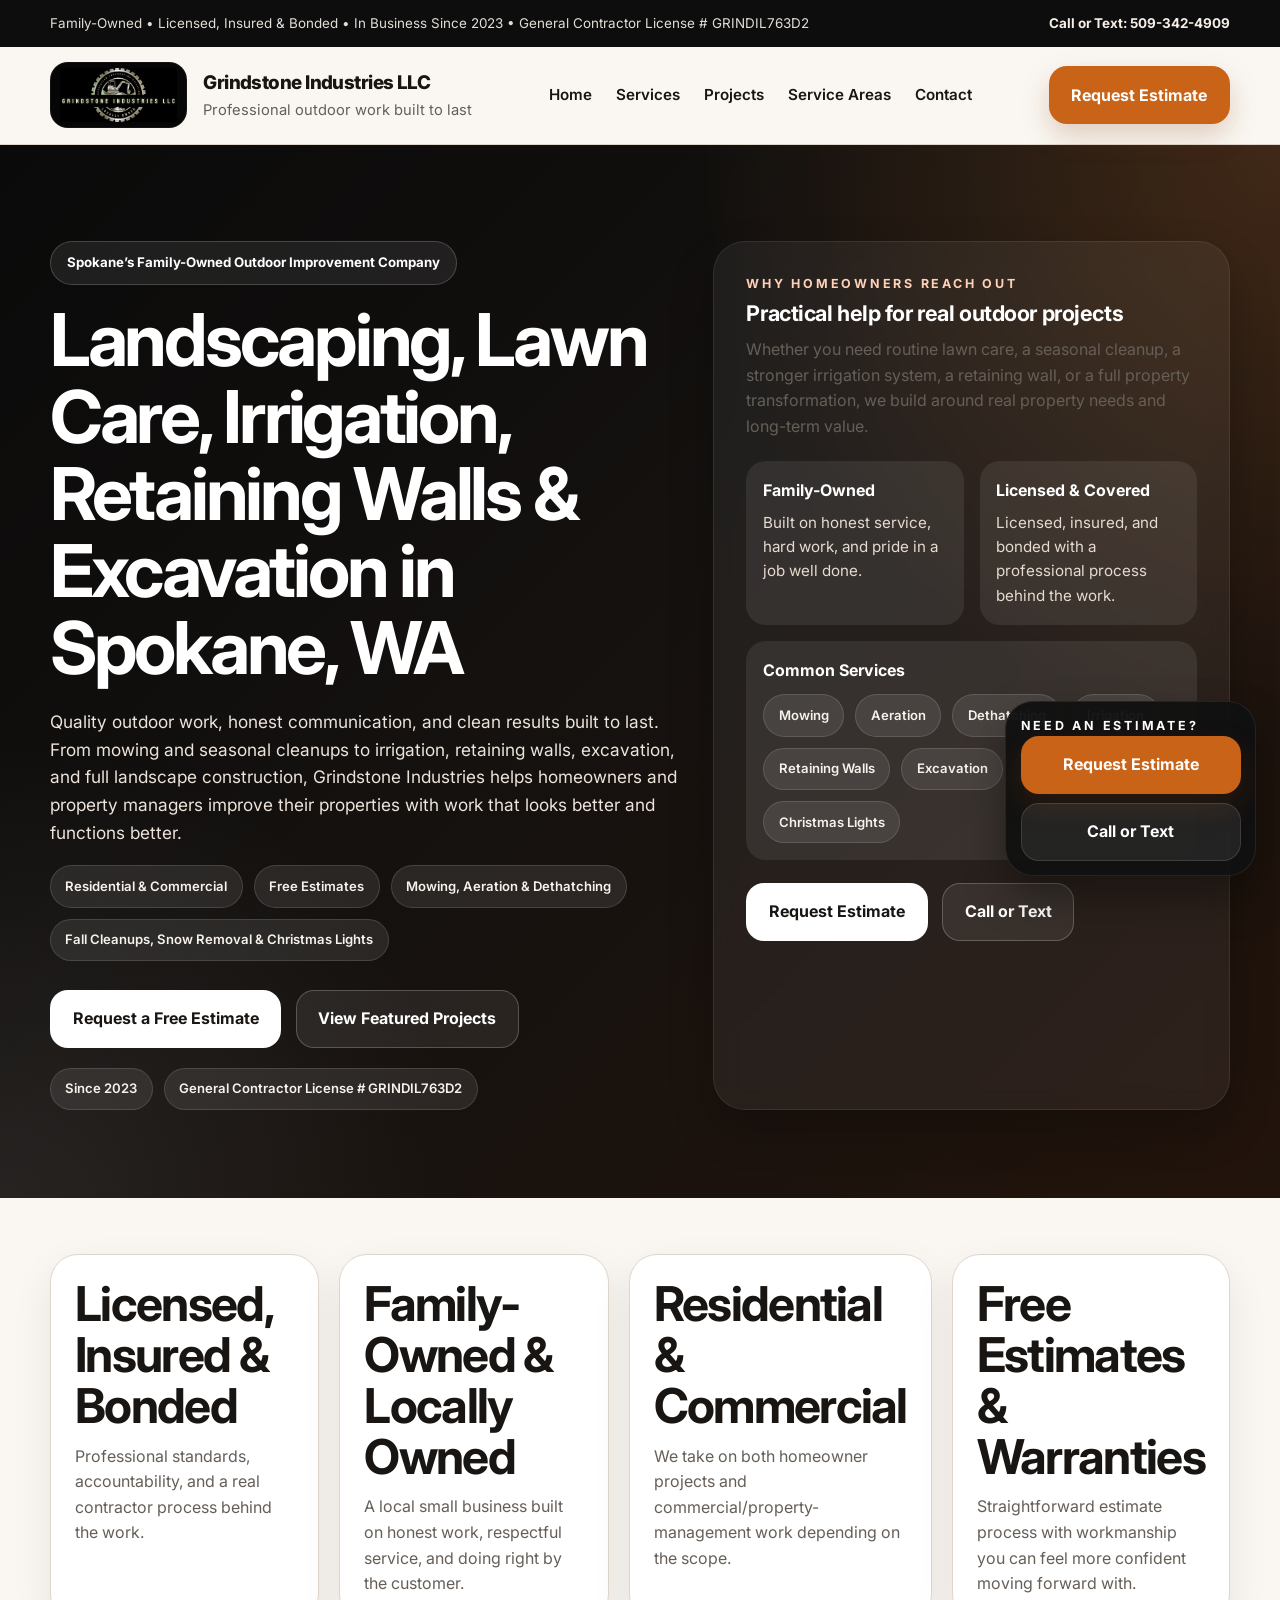
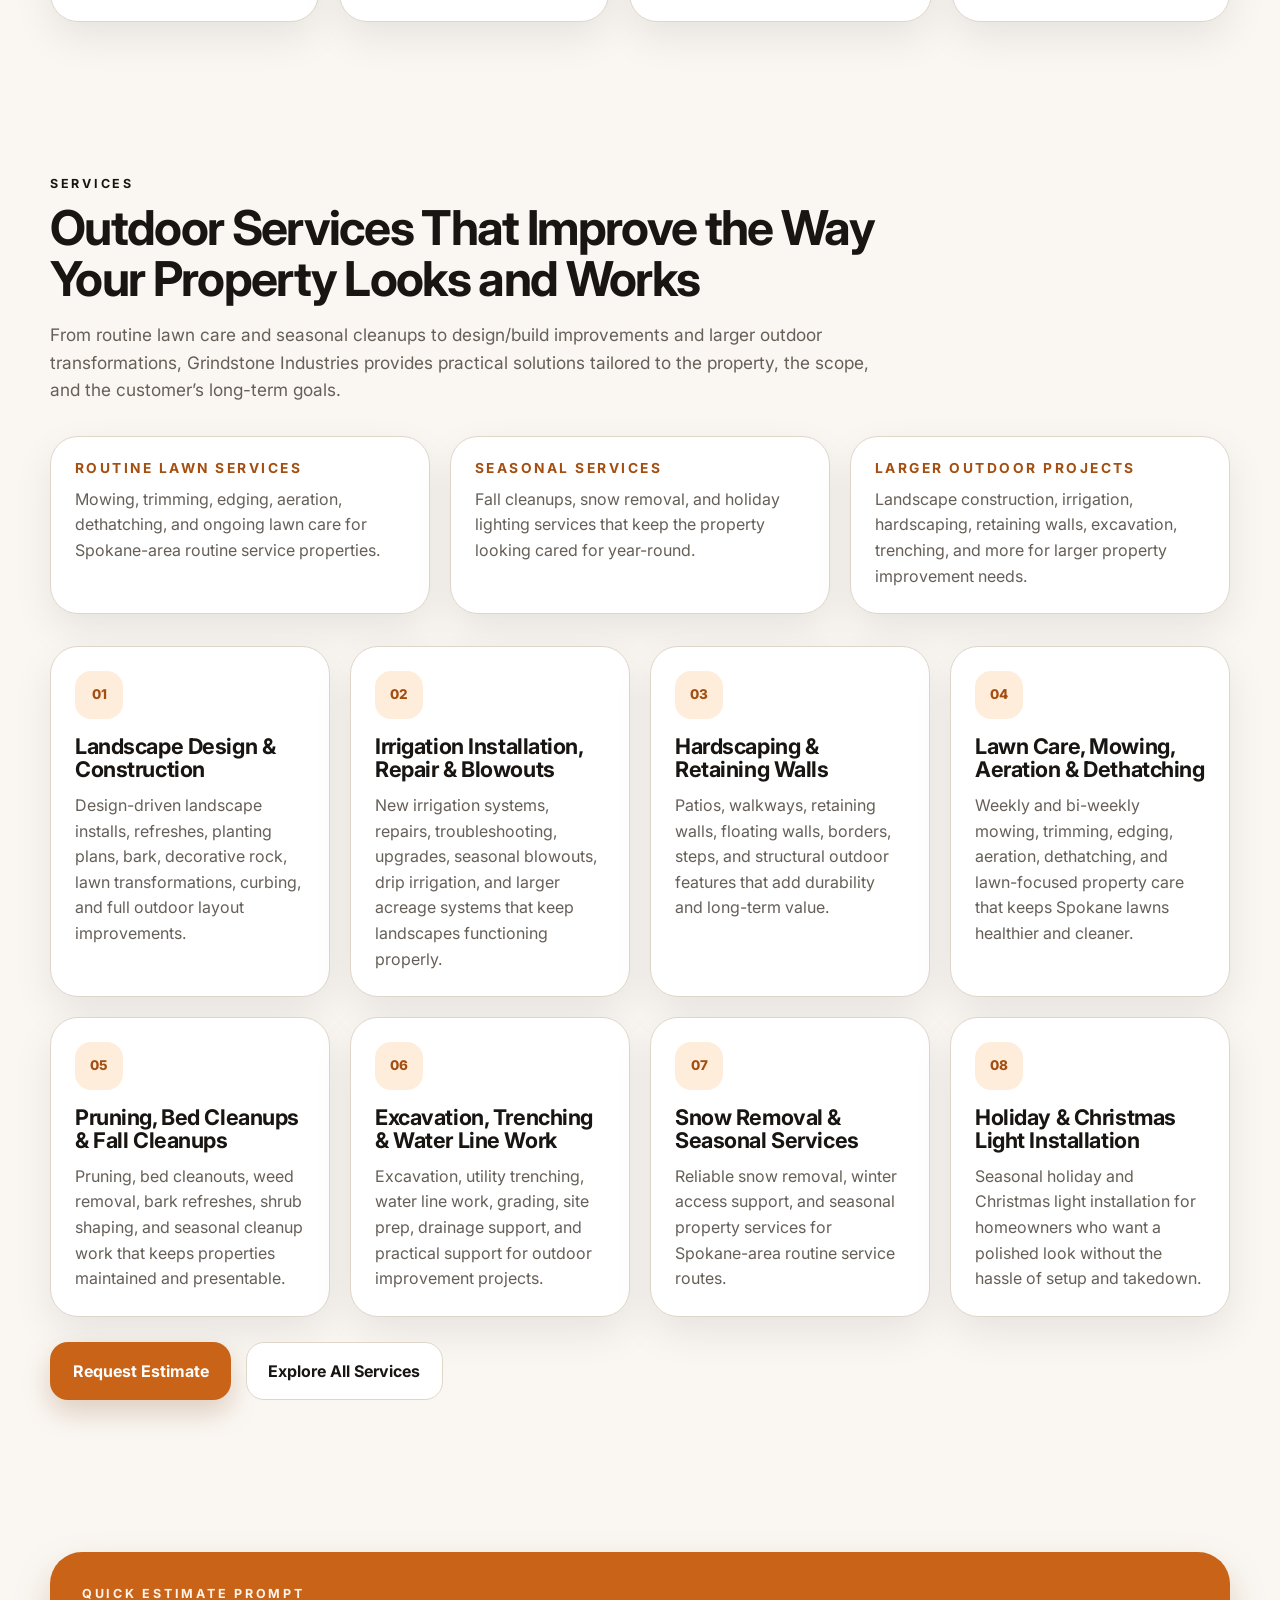
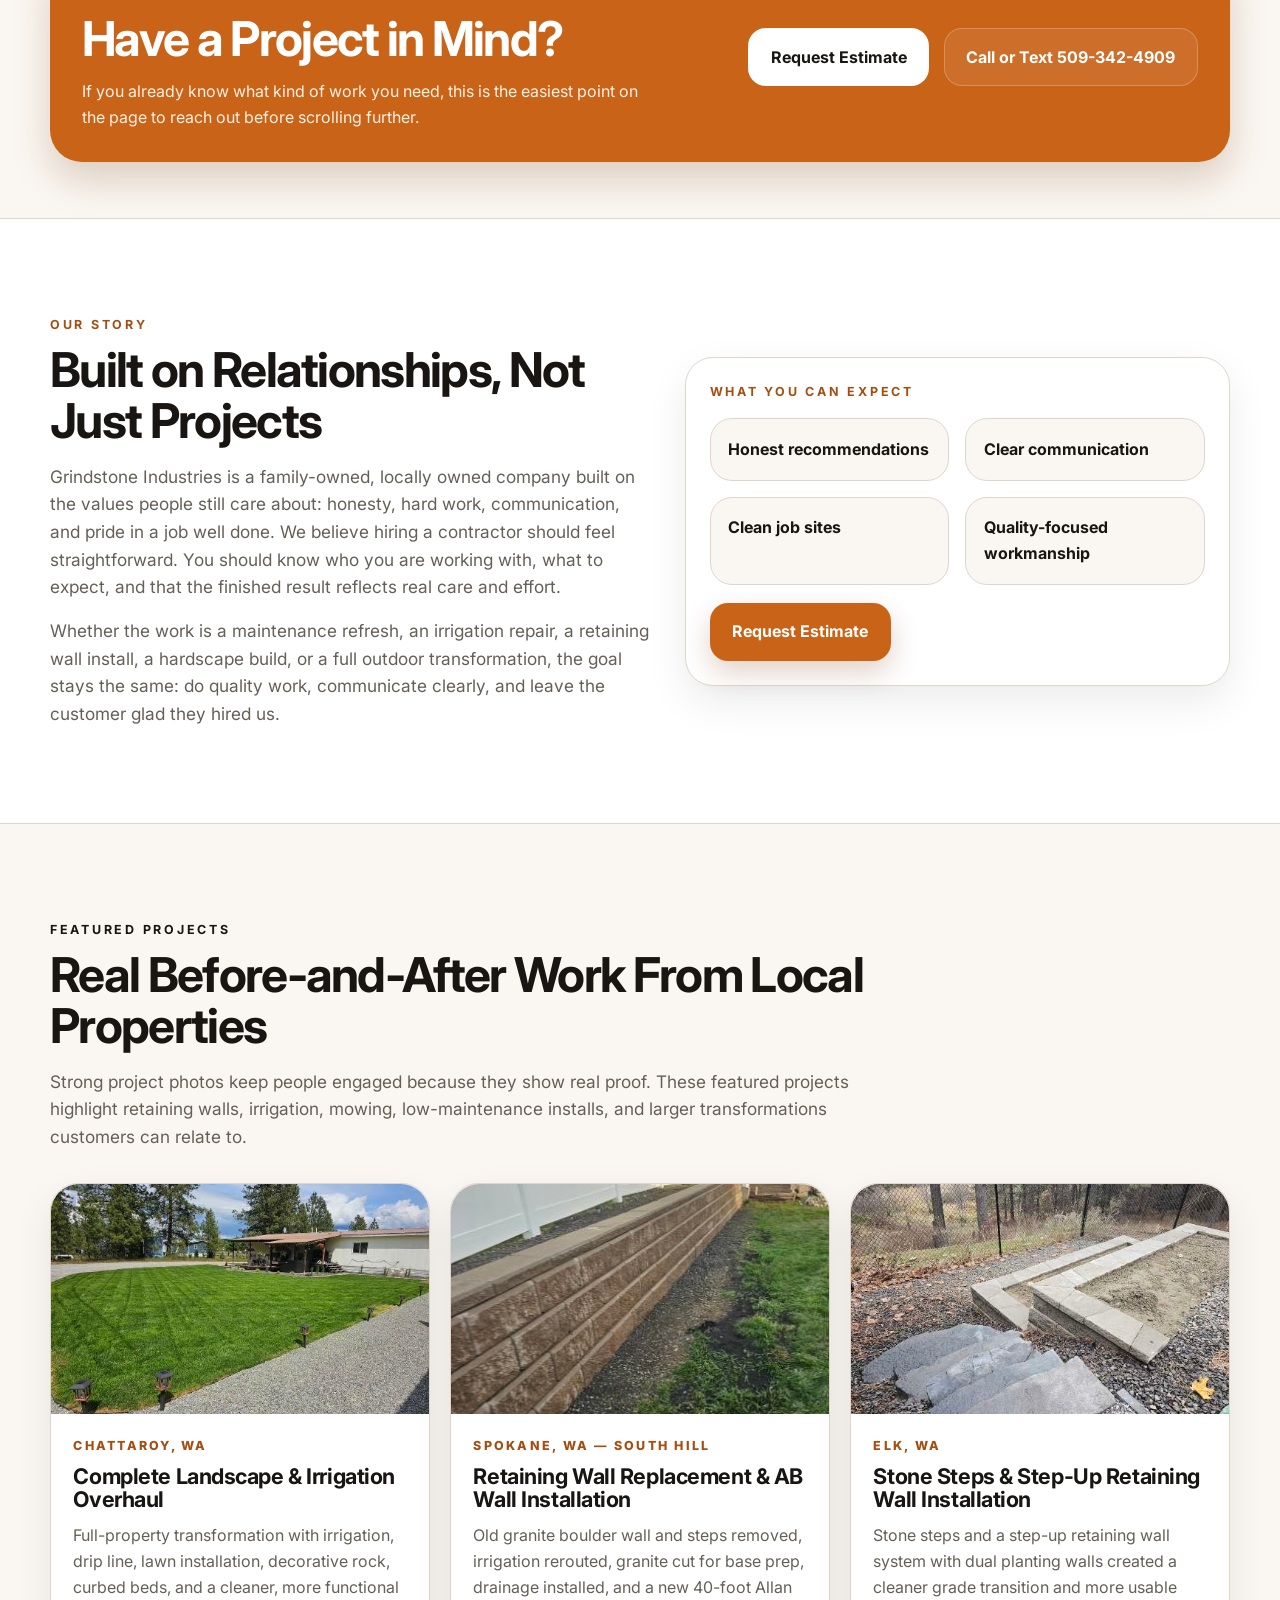
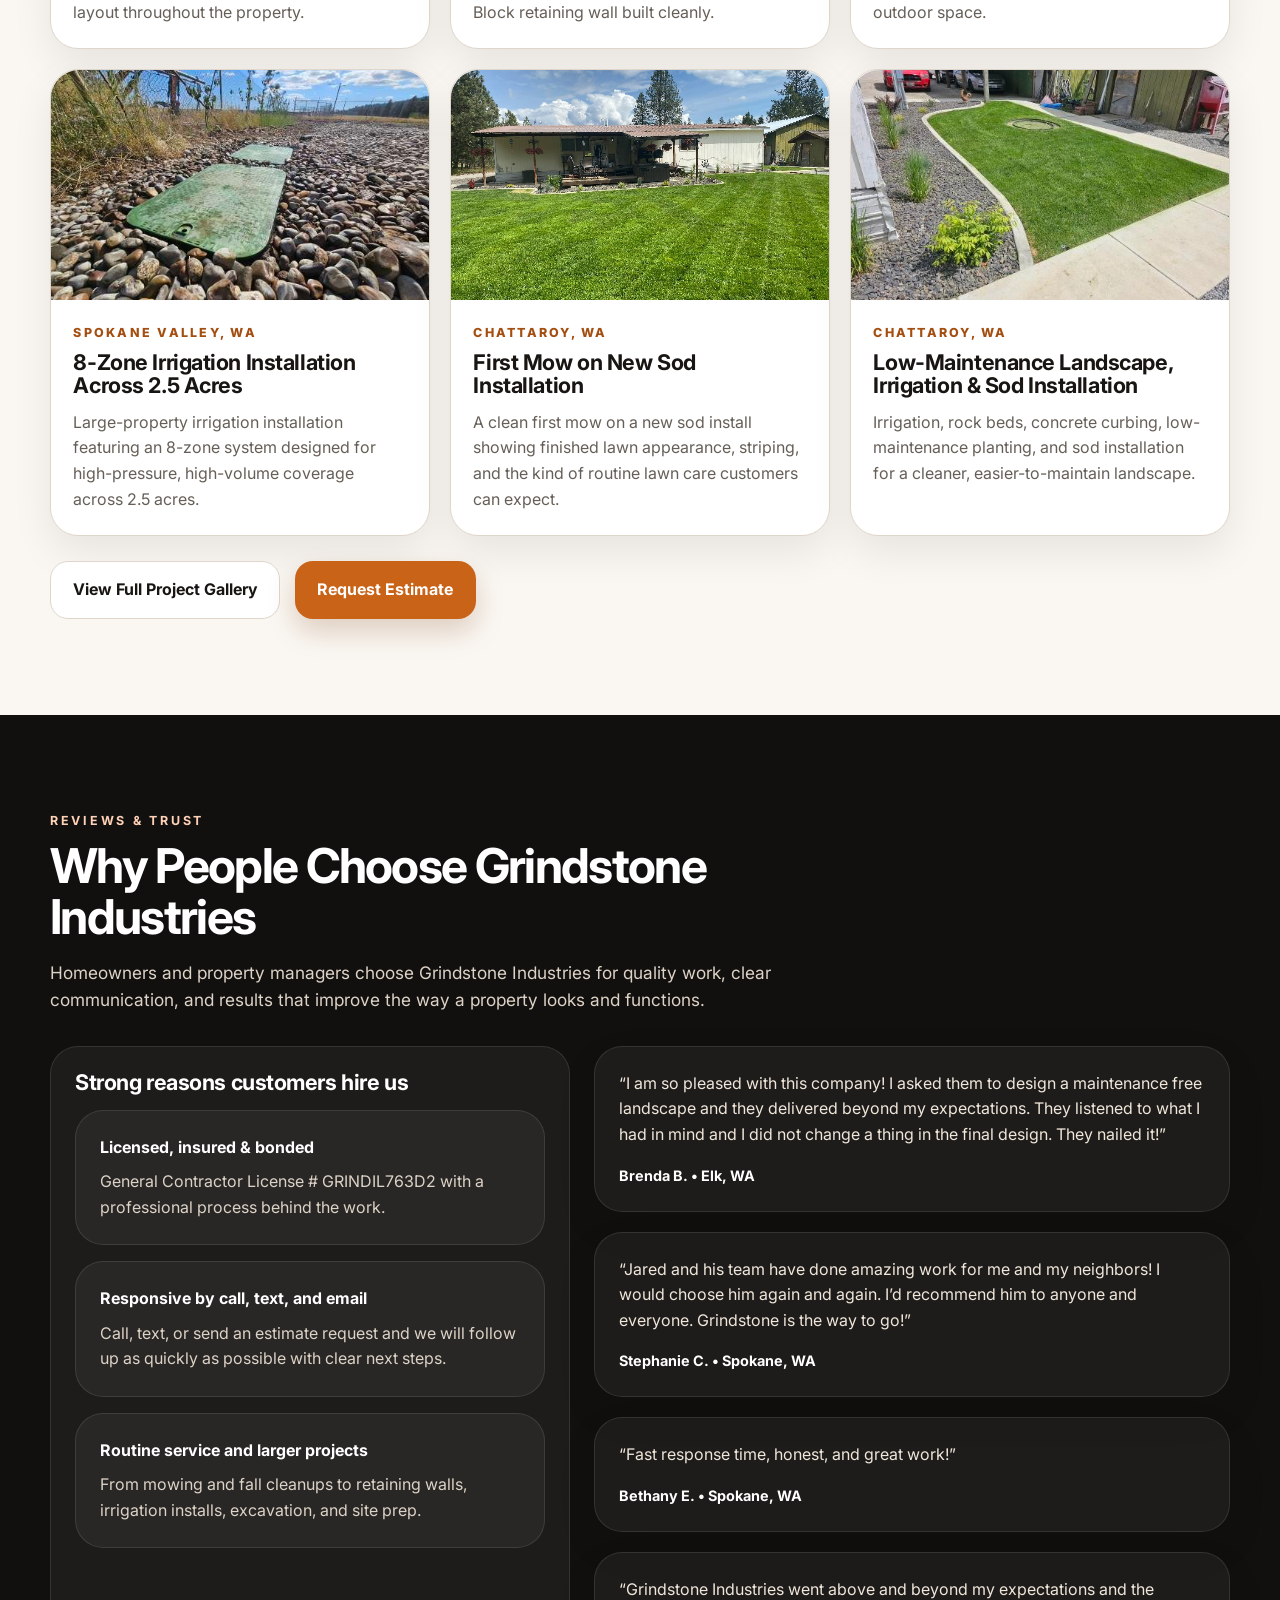
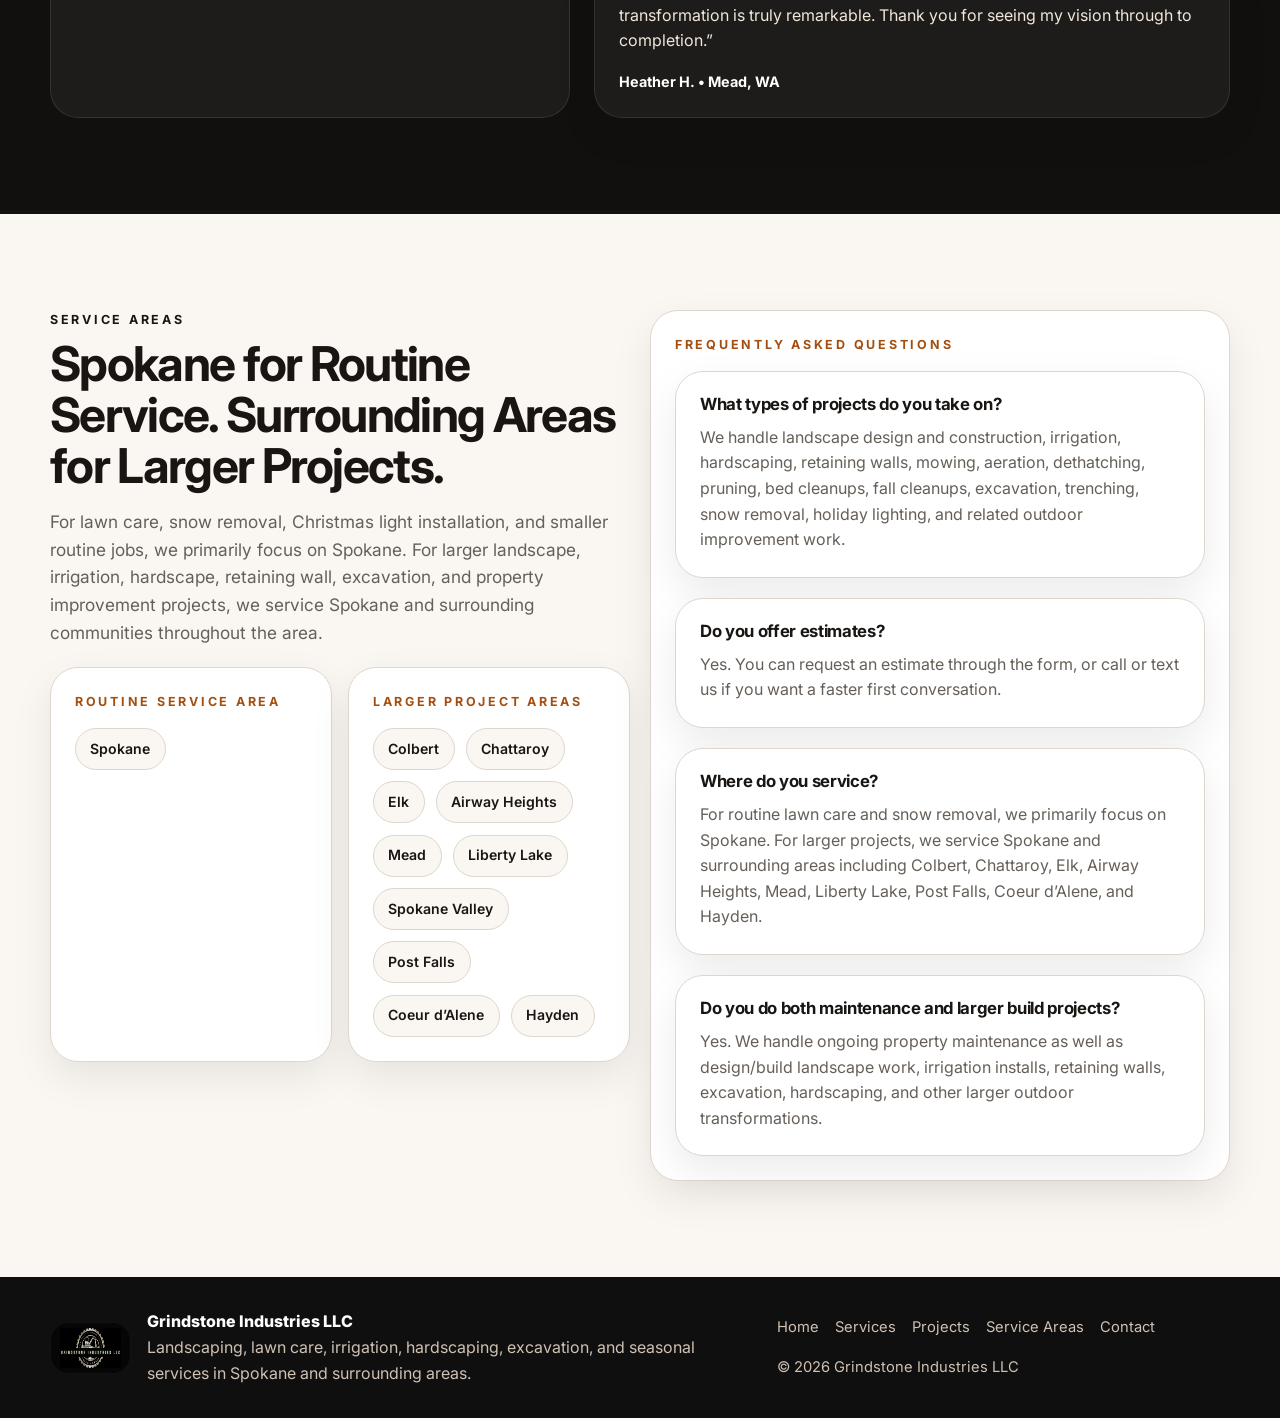
==== commit f2e8ab60: "Website wording and readability fixes" ====
--- a/index.html
+++ b/index.html
@@ -228,13 +228,13 @@
     <div class="container">
       <div class="section-label" style="color:#ffd2b8;">Reviews &amp; Trust</div>
       <h2 style="margin-top:.6rem; max-width: 820px;">Why People Choose Grindstone Industries</h2>
-      <p class="body-lg" style="margin-top:1rem; max-width: 820px;">Strong reviews keep customers on the site because they make the company feel real. These comments reinforce the same things the site promises: quality work, communication, responsiveness, and results.</p>
+      <p class="body-lg" style="margin-top:1rem; max-width: 820px;">Homeowners and property managers choose Grindstone Industries for quality work, clear communication, and results that improve the way a property looks and functions.</p>
       <div class="review-wrap">
         <div class="dark-card">
           <h3>Strong reasons customers hire us</h3>
           <div class="review-grid" style="margin-top:1rem; gap:1rem;">
             <div class="dark-card"><strong>Licensed, insured &amp; bonded</strong><p style="margin-top:.55rem;">General Contractor License # GRINDIL763D2 with a professional process behind the work.</p></div>
-            <div class="dark-card"><strong>Responsive by call, text, and email</strong><p style="margin-top:.55rem;">Calls are great, but texts and estimate requests work well too so leads do not get missed.</p></div>
+            <div class="dark-card"><strong>Responsive by call, text, and email</strong><p style="margin-top:.55rem;">Call, text, or send an estimate request and we will follow up as quickly as possible with clear next steps.</p></div>
             <div class="dark-card"><strong>Routine service and larger projects</strong><p style="margin-top:.55rem;">From mowing and fall cleanups to retaining walls, irrigation installs, excavation, and site prep.</p></div>
           </div>
         </div>
--- a/styles.css
+++ b/styles.css
@@ -146,6 +146,15 @@
 .project-detail-content { padding: .25rem .2rem .5rem; }
 .highlight-grid { display:grid; grid-template-columns: repeat(3,1fr); gap:1rem; margin-top:1.5rem; }
 .notice { color: var(--muted); font-size: .95rem; }
+
+.hero-panel .tag { background: rgba(255,255,255,.09); border:1px solid rgba(255,255,255,.13); color:#f8f2ec; }
+.project-detail .tag, .highlight-card .tag, .project-card .tag, .area-card .tag { background:#fff1e4; border:1px solid #f1d4ba; color: var(--orange-dark); }
+.contact-panel { background: rgba(17,17,17,.58); border:1px solid rgba(255,255,255,.10); }
+.contact-panel p, .contact-panel .small { color:#f2e7db; }
+.contact-panel .socials a { color:#fff; font-weight:600; }
+.contact-panel .socials a:hover { color:#ffd2b8; }
+.contact-panel .btn-light { background:#fff; color:#171412; }
+.contact-panel .btn-secondary { color:#fff; }
 @media (max-width: 1080px) {
   .service-grid, .trust-grid, .project-grid, .highlight-grid { grid-template-columns: repeat(2,1fr); }
   .hero-inner, .story-grid, .review-wrap, .contact-grid, .area-grid { grid-template-columns: 1fr; }
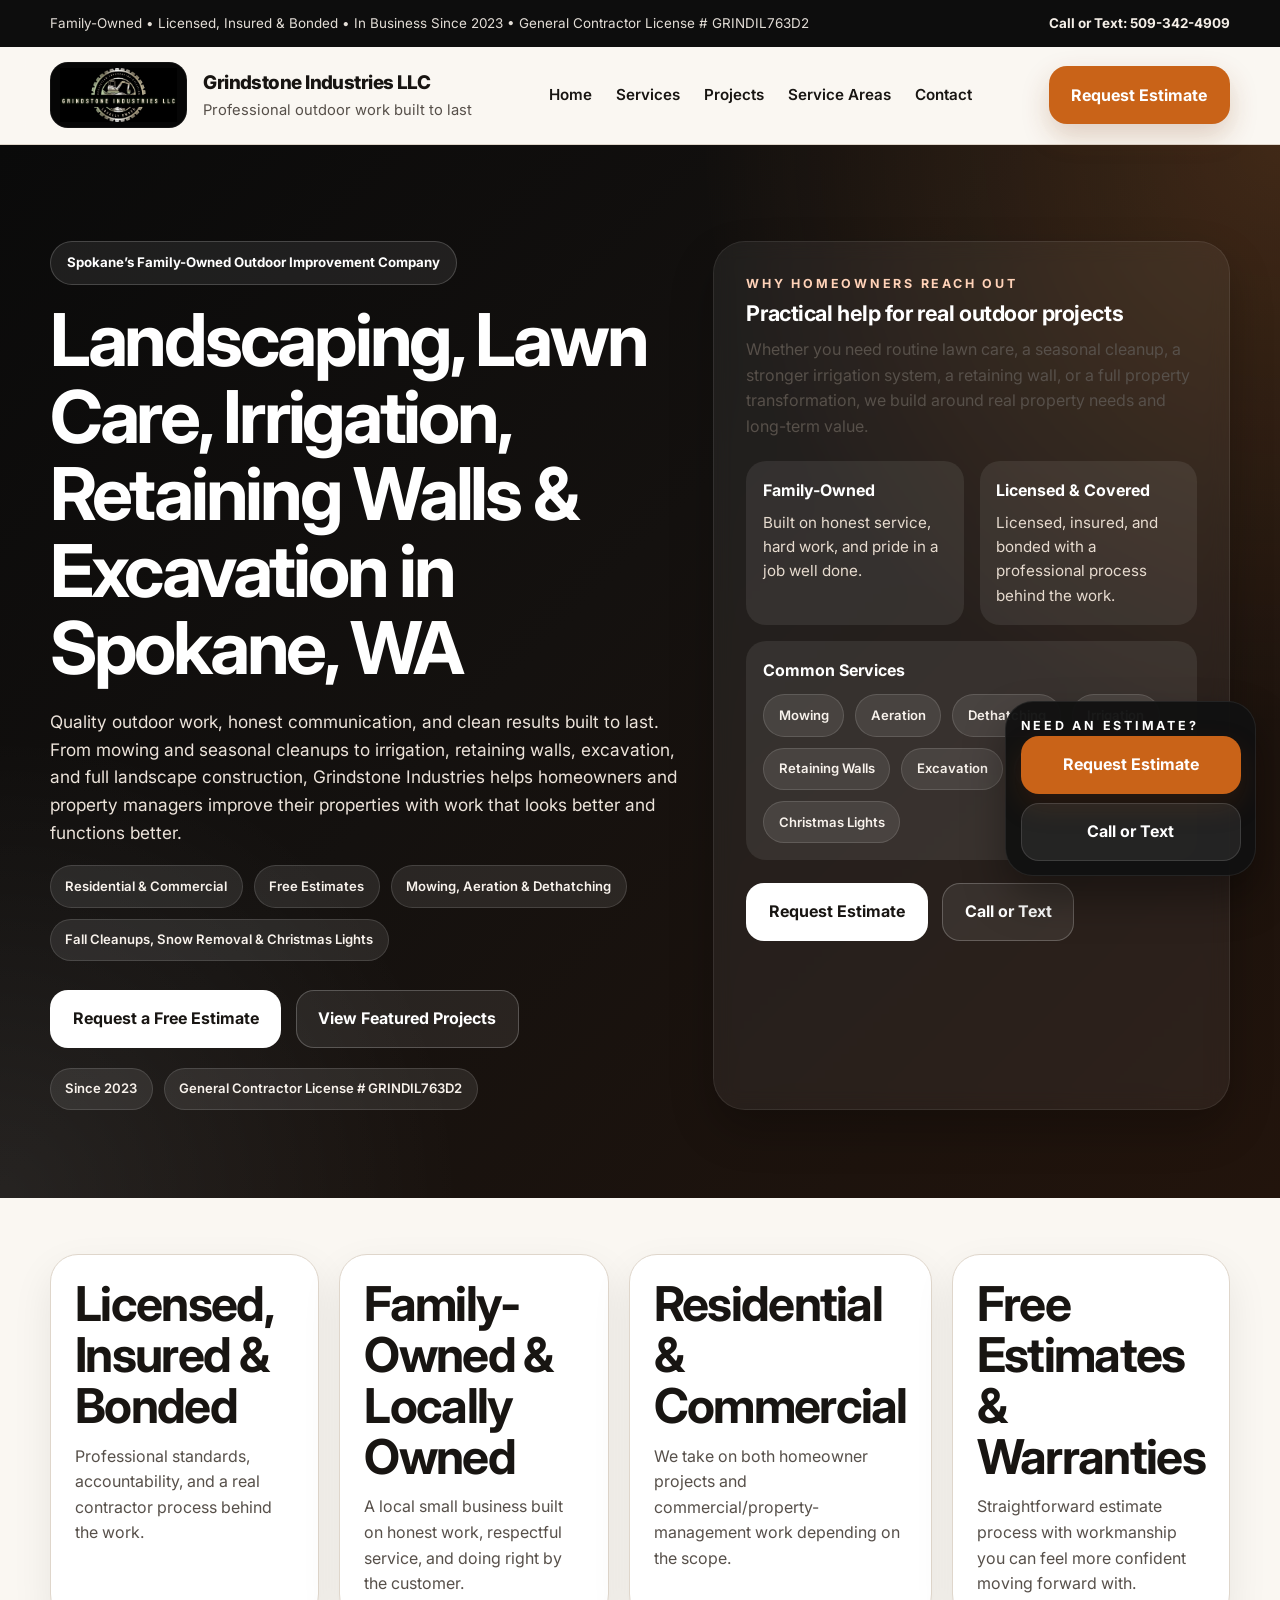
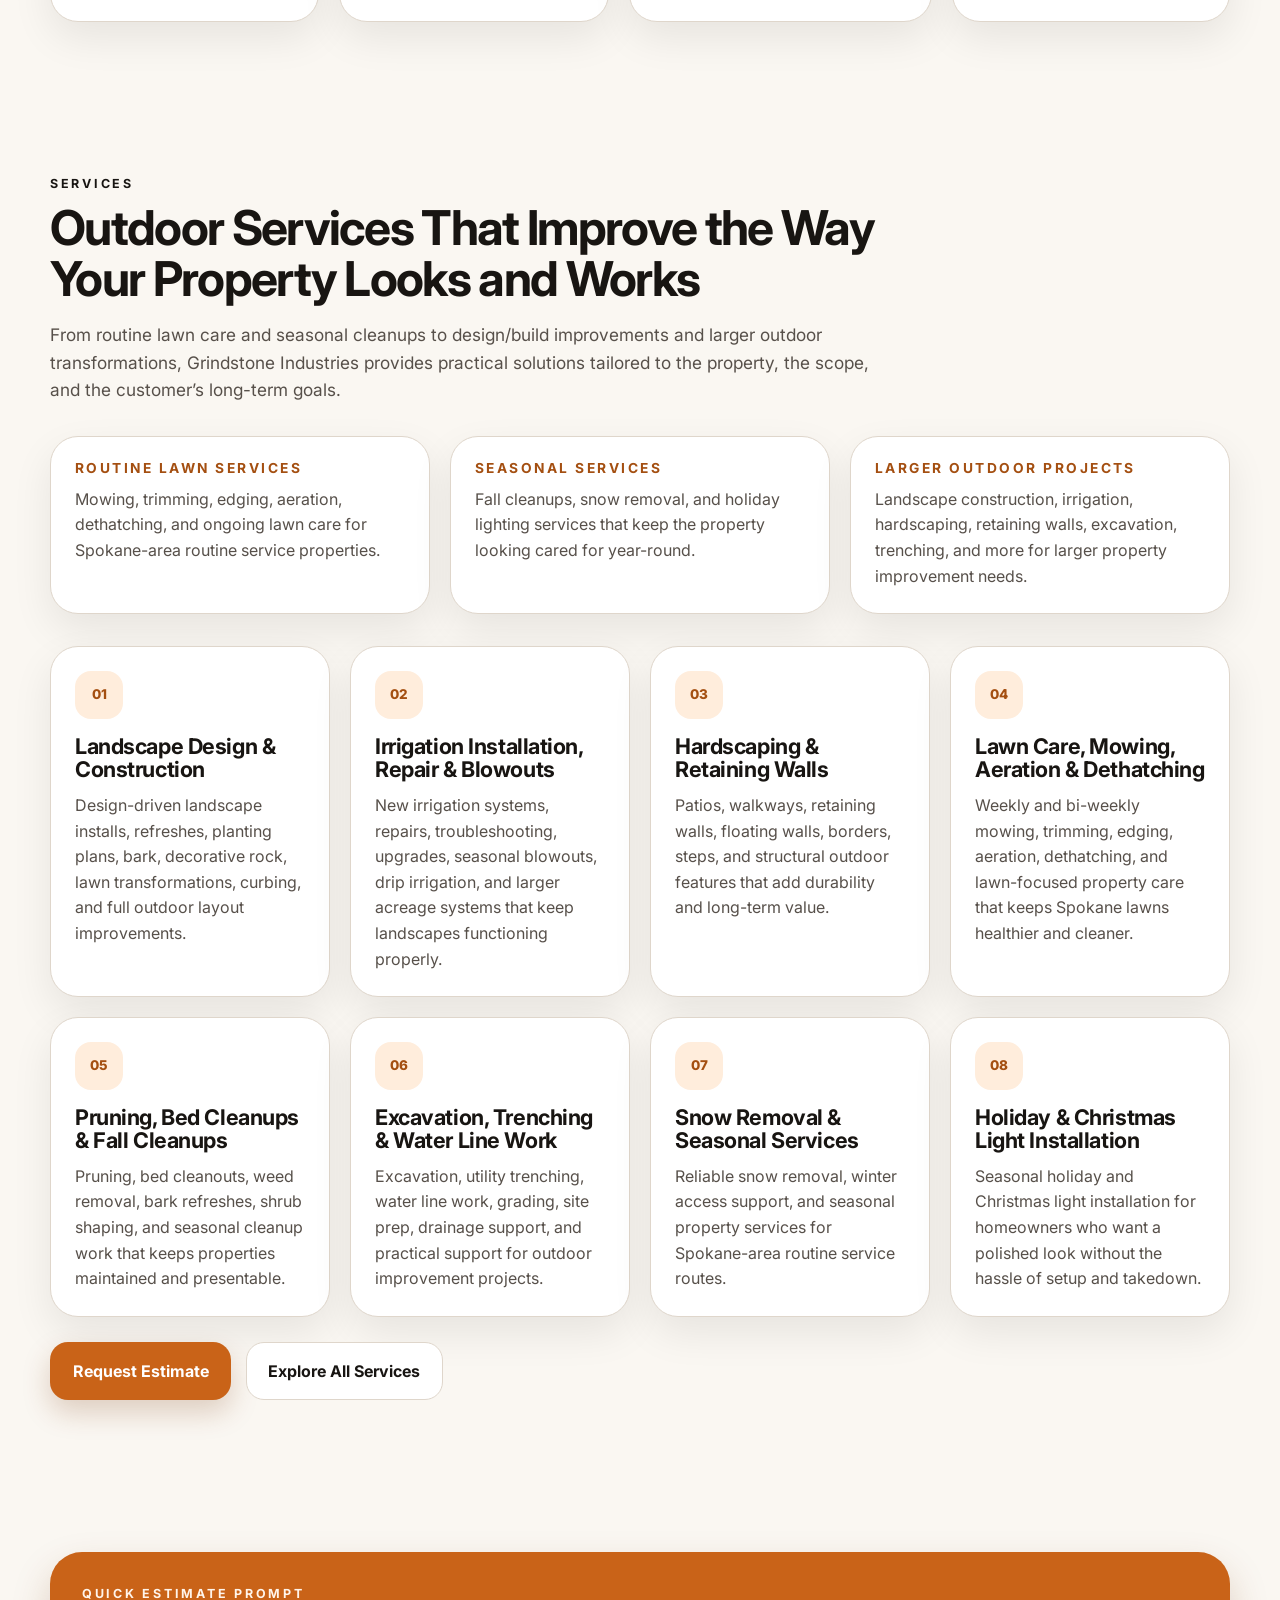
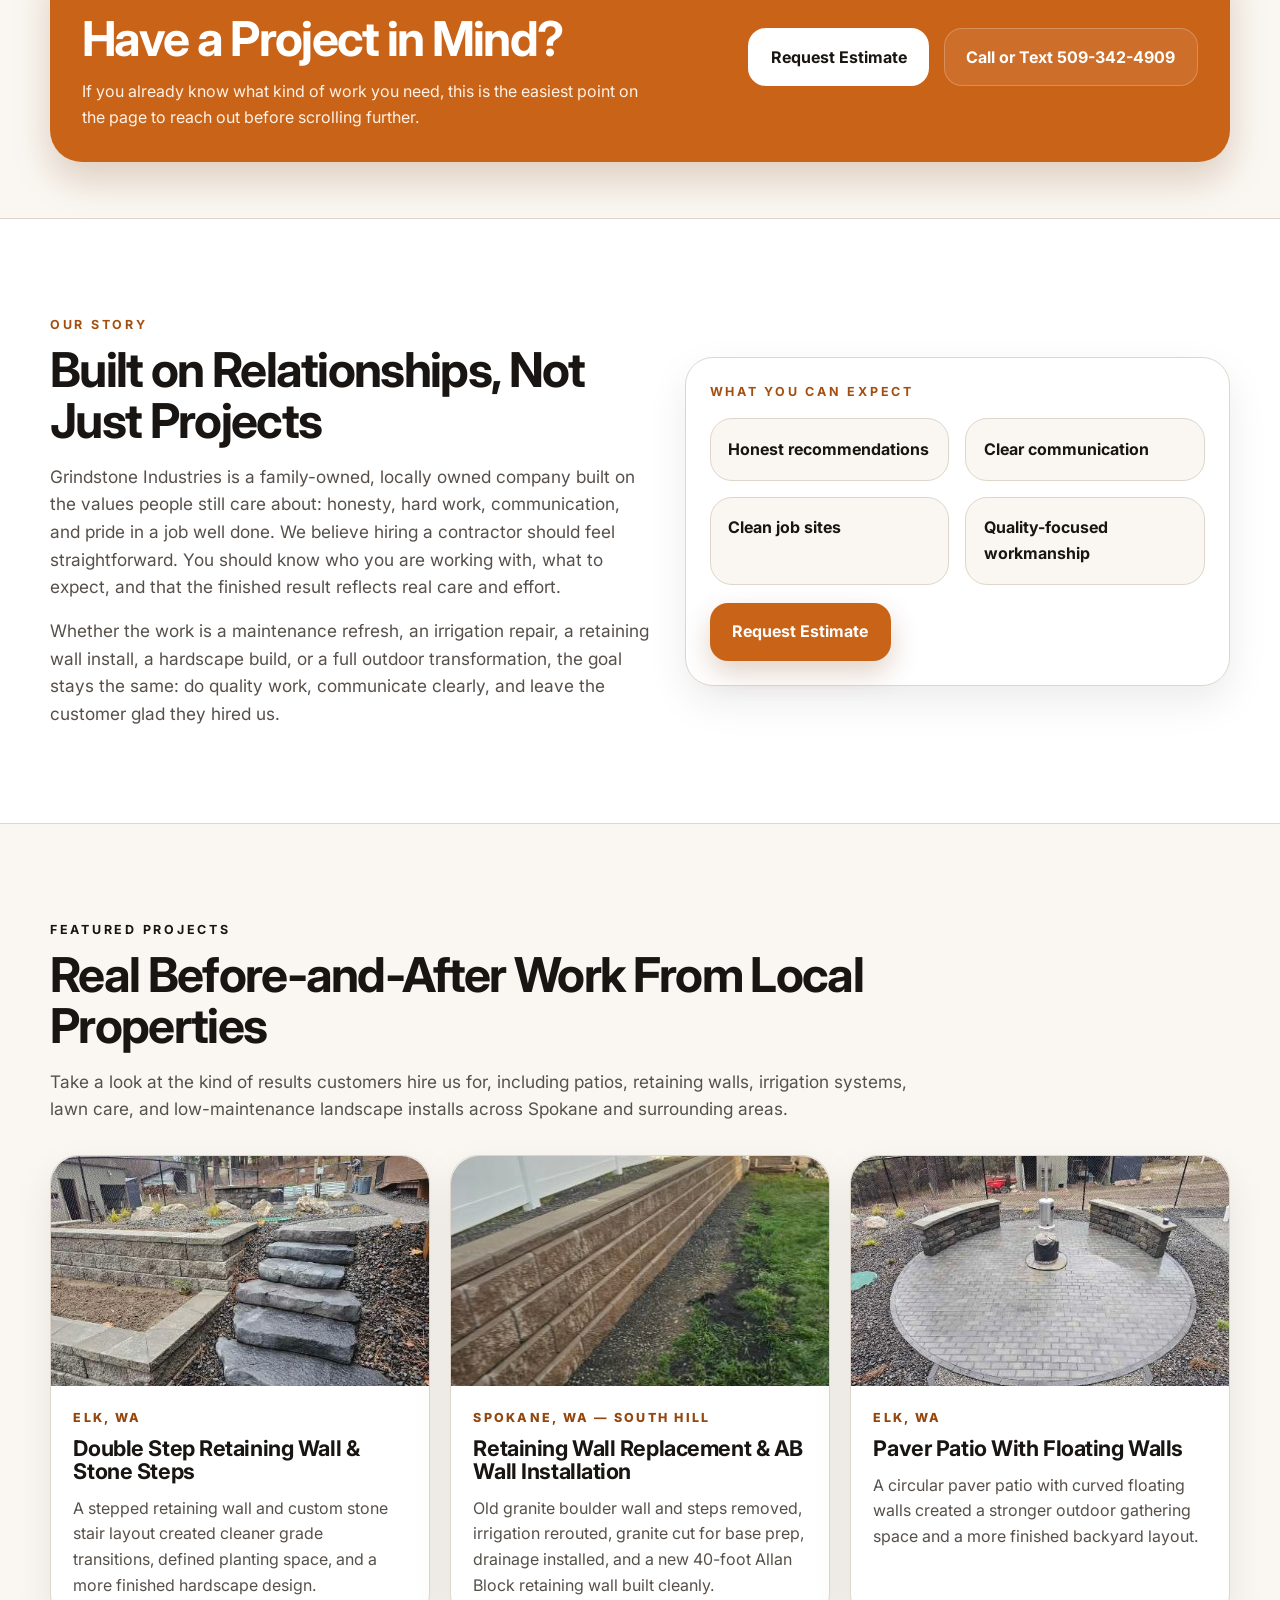
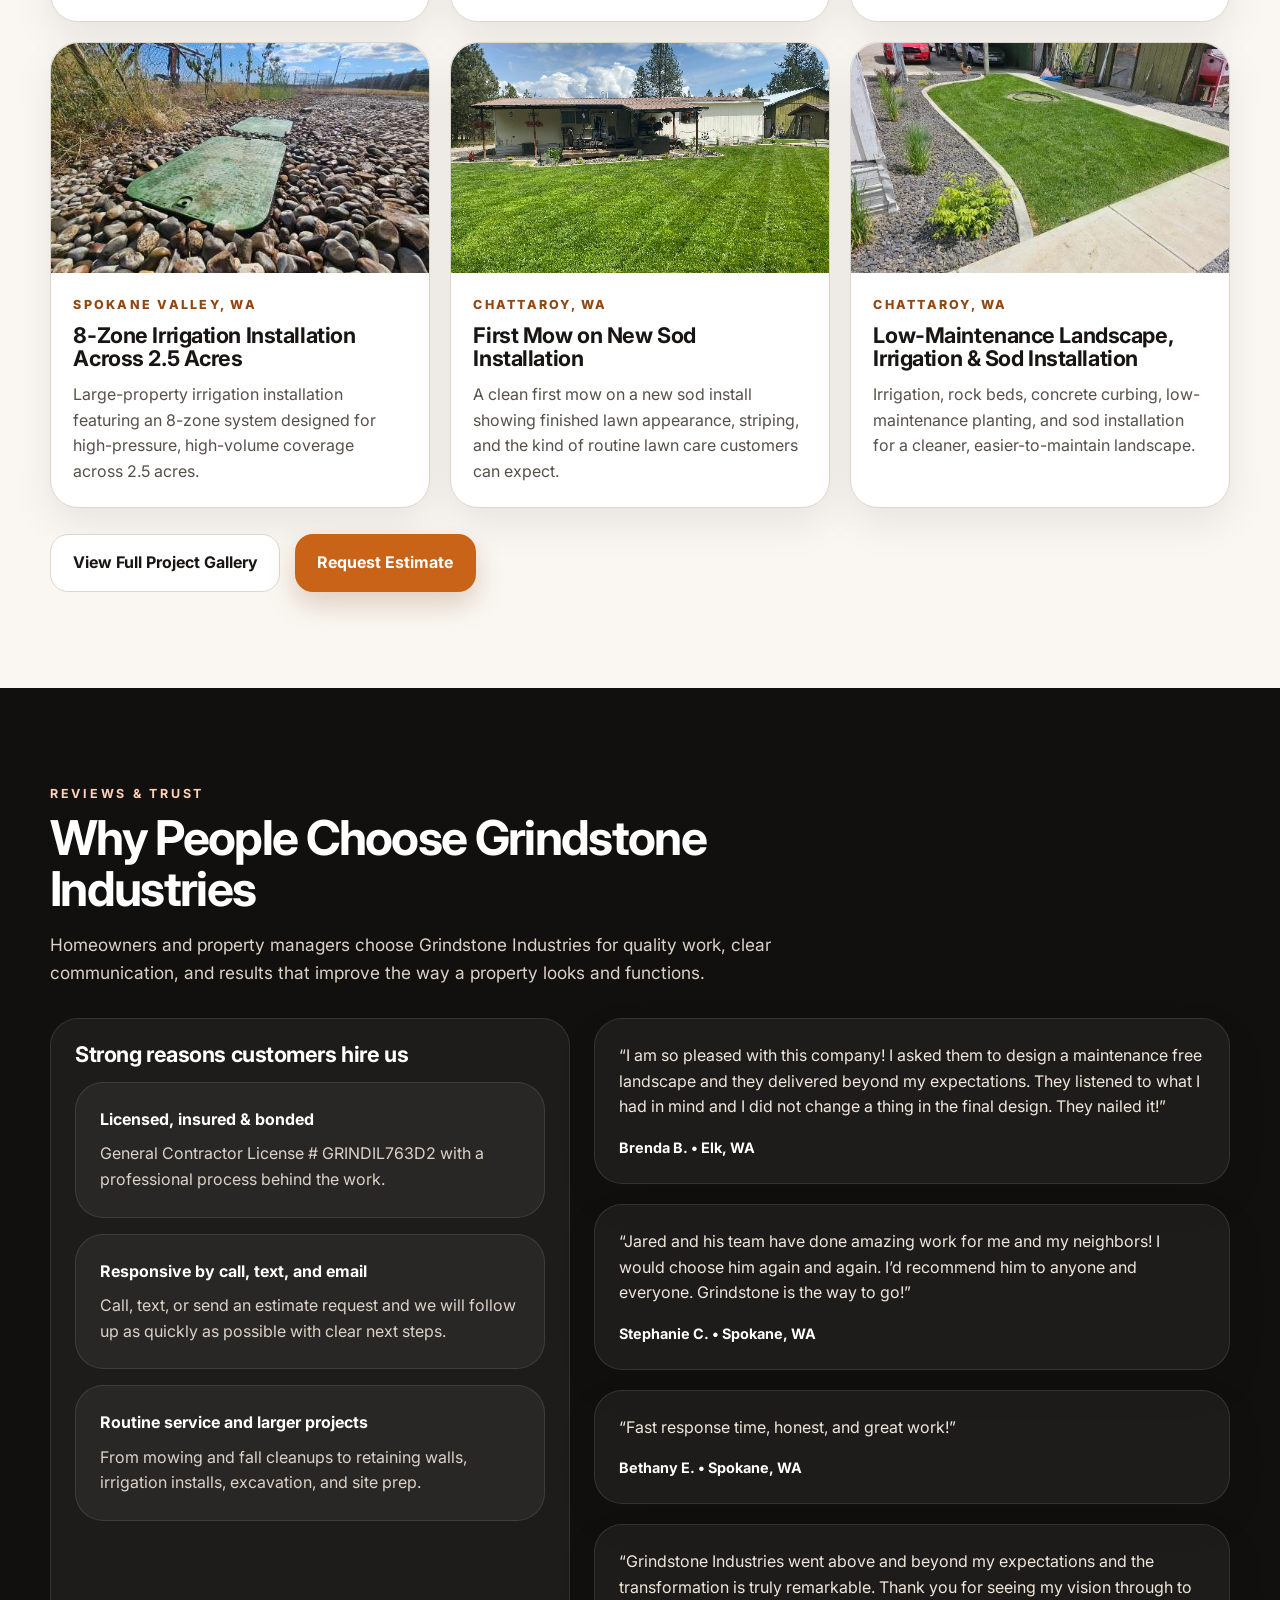
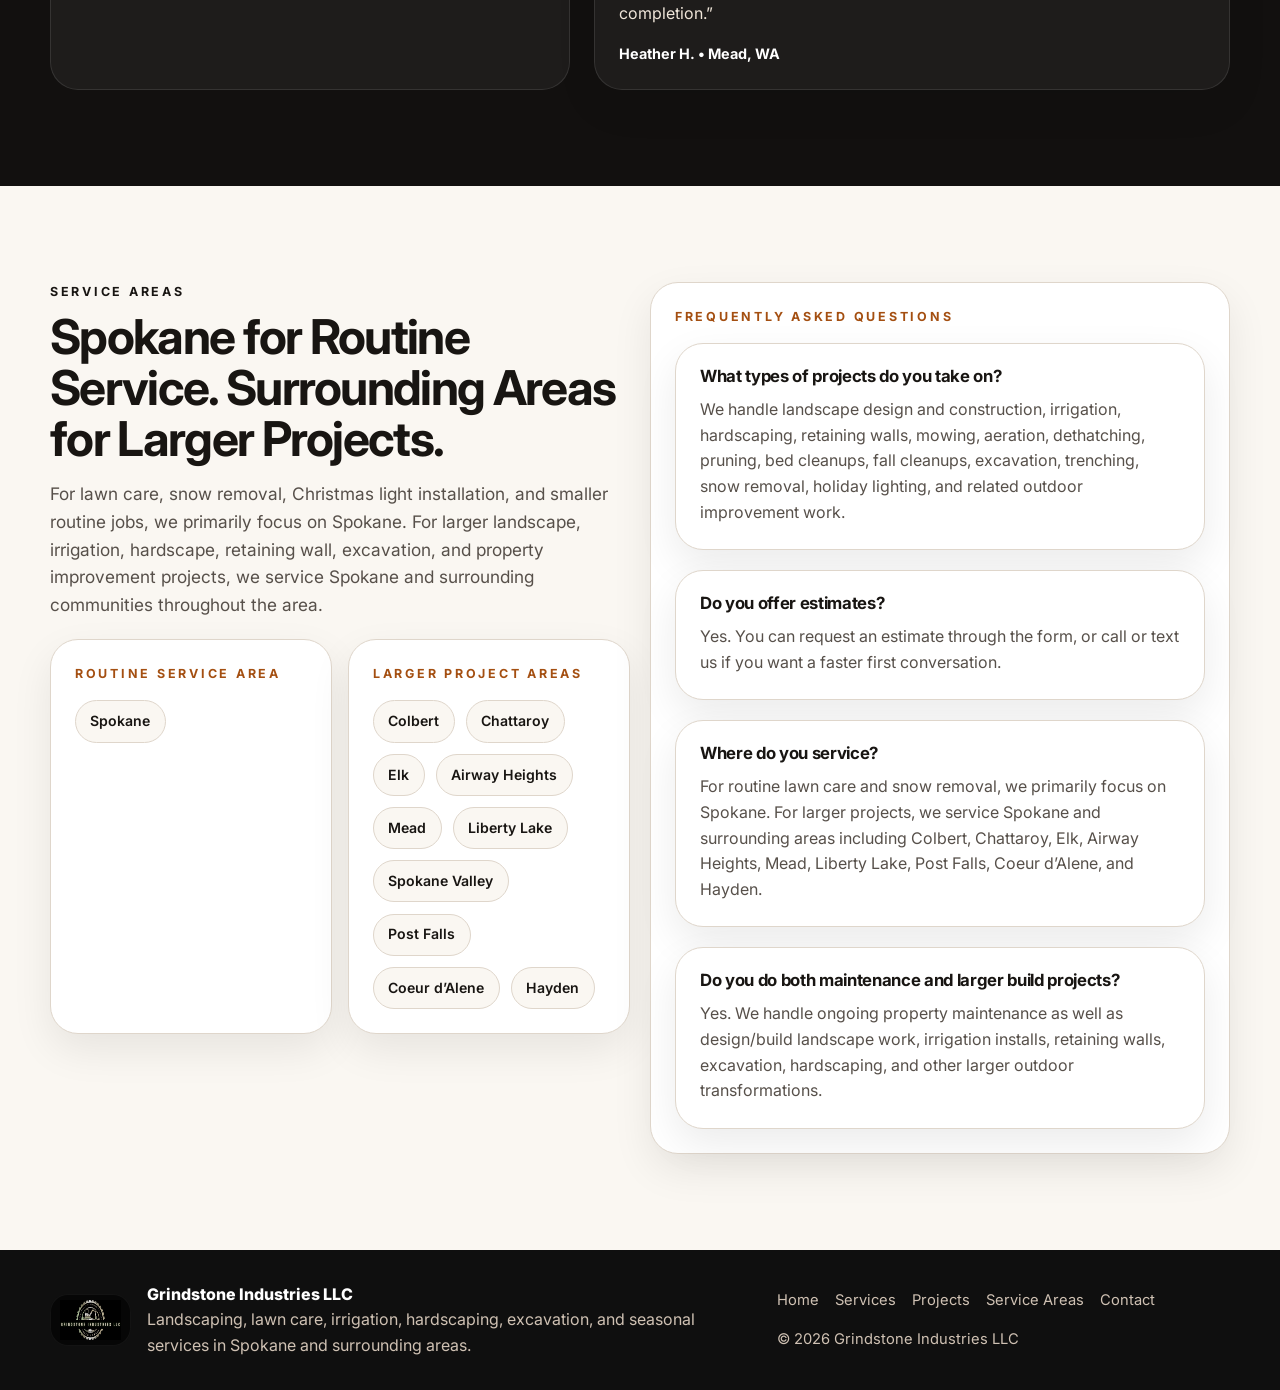
==== commit f661a78e: "Homepage copy and featured project photo fixes" ====
--- a/index.html
+++ b/index.html
@@ -171,13 +171,13 @@
     <div class="container">
       <div class="section-label">Featured Projects</div>
       <h2 style="margin-top:.6rem; max-width: 860px;">Real Before-and-After Work From Local Properties</h2>
-      <p class="body-lg" style="margin-top:1rem; max-width: 860px;">Strong project photos keep people engaged because they show real proof. These featured projects highlight retaining walls, irrigation, mowing, low-maintenance installs, and larger transformations customers can relate to.</p>
+      <p class="body-lg" style="margin-top:1rem; max-width: 860px;">Take a look at the kind of results customers hire us for, including patios, retaining walls, irrigation systems, lawn care, and low-maintenance landscape installs across Spokane and surrounding areas.</p>
       <div class="project-grid"><article class="project-card">
-          <img src="assets/images/projects/project1-after.jpg" alt="Complete Landscape & Irrigation Overhaul in Chattaroy, WA" />
-          <div class="project-card-content">
-            <div class="project-location">Chattaroy, WA</div>
-            <h3 style="margin-top:.55rem;">Complete Landscape & Irrigation Overhaul</h3>
-            <p style="margin-top:.8rem;">Full-property transformation with irrigation, drip line, lawn installation, decorative rock, curbed beds, and a cleaner, more functional layout throughout the property.</p>
+          <img src="assets/images/projects/project21-after.jpg" alt="Double Step Retaining Wall & Stone Steps in Elk, WA" />
+          <div class="project-card-content">
+            <div class="project-location">Elk, WA</div>
+            <h3 style="margin-top:.55rem;">Double Step Retaining Wall & Stone Steps</h3>
+            <p style="margin-top:.8rem;">A stepped retaining wall and custom stone stair layout created cleaner grade transitions, defined planting space, and a more finished hardscape design.</p>
           </div>
         </article>
 <article class="project-card">
@@ -189,11 +189,11 @@
           </div>
         </article>
 <article class="project-card">
-          <img src="assets/images/projects/project15-after.jpg" alt="Stone Steps & Step-Up Retaining Wall Installation in Elk, WA" />
+          <img src="assets/images/projects/project20-after.jpg" alt="Paver Patio With Floating Walls in Elk, WA" />
           <div class="project-card-content">
             <div class="project-location">Elk, WA</div>
-            <h3 style="margin-top:.55rem;">Stone Steps & Step-Up Retaining Wall Installation</h3>
-            <p style="margin-top:.8rem;">Stone steps and a step-up retaining wall system with dual planting walls created a cleaner grade transition and more usable outdoor space.</p>
+            <h3 style="margin-top:.55rem;">Paver Patio With Floating Walls</h3>
+            <p style="margin-top:.8rem;">A circular paver patio with curved floating walls created a stronger outdoor gathering space and a more finished backyard layout.</p>
           </div>
         </article>
 <article class="project-card">
--- a/styles.css
+++ b/styles.css
@@ -5,7 +5,7 @@
   --surface: #ffffff;
   --surface-soft: #f7f1e8;
   --text: #181512;
-  --muted: #665f58;
+  --muted: #57504a;
   --line: #dfd6cb;
   --dark: #111111;
   --dark-2: #1d1a17;
@@ -100,7 +100,7 @@
 .project-grid { grid-template-columns: repeat(3,1fr); margin-top: 2rem; }
 .project-card img { width:100%; height: 230px; object-fit:cover; border-top-left-radius: 28px; border-top-right-radius:28px; }
 .project-card-content { padding: 1.4rem; }
-.project-location { color: var(--orange-dark); font-size: .78rem; text-transform: uppercase; letter-spacing: .18em; font-weight: 800; }
+.project-location { color: #93460e; font-size: .78rem; text-transform: uppercase; letter-spacing: .18em; font-weight: 800; }
 .dark-section { background: #12100f; color: #fff; }
 .dark-section p { color: #ddd2c6; }
 .review-wrap { display:grid; grid-template-columns: .9fr 1.1fr; gap: 1.5rem; margin-top: 2rem; }
@@ -150,8 +150,8 @@
 .hero-panel .tag { background: rgba(255,255,255,.09); border:1px solid rgba(255,255,255,.13); color:#f8f2ec; }
 .project-detail .tag, .highlight-card .tag, .project-card .tag, .area-card .tag { background:#fff1e4; border:1px solid #f1d4ba; color: var(--orange-dark); }
 .contact-panel { background: rgba(17,17,17,.58); border:1px solid rgba(255,255,255,.10); }
-.contact-panel p, .contact-panel .small { color:#f2e7db; }
-.contact-panel .socials a { color:#fff; font-weight:600; }
+.contact-panel p, .contact-panel .small { color:#fff4e9; }
+.contact-panel .socials a { color:#fff7f0; font-weight:700; }
 .contact-panel .socials a:hover { color:#ffd2b8; }
 .contact-panel .btn-light { background:#fff; color:#171412; }
 .contact-panel .btn-secondary { color:#fff; }
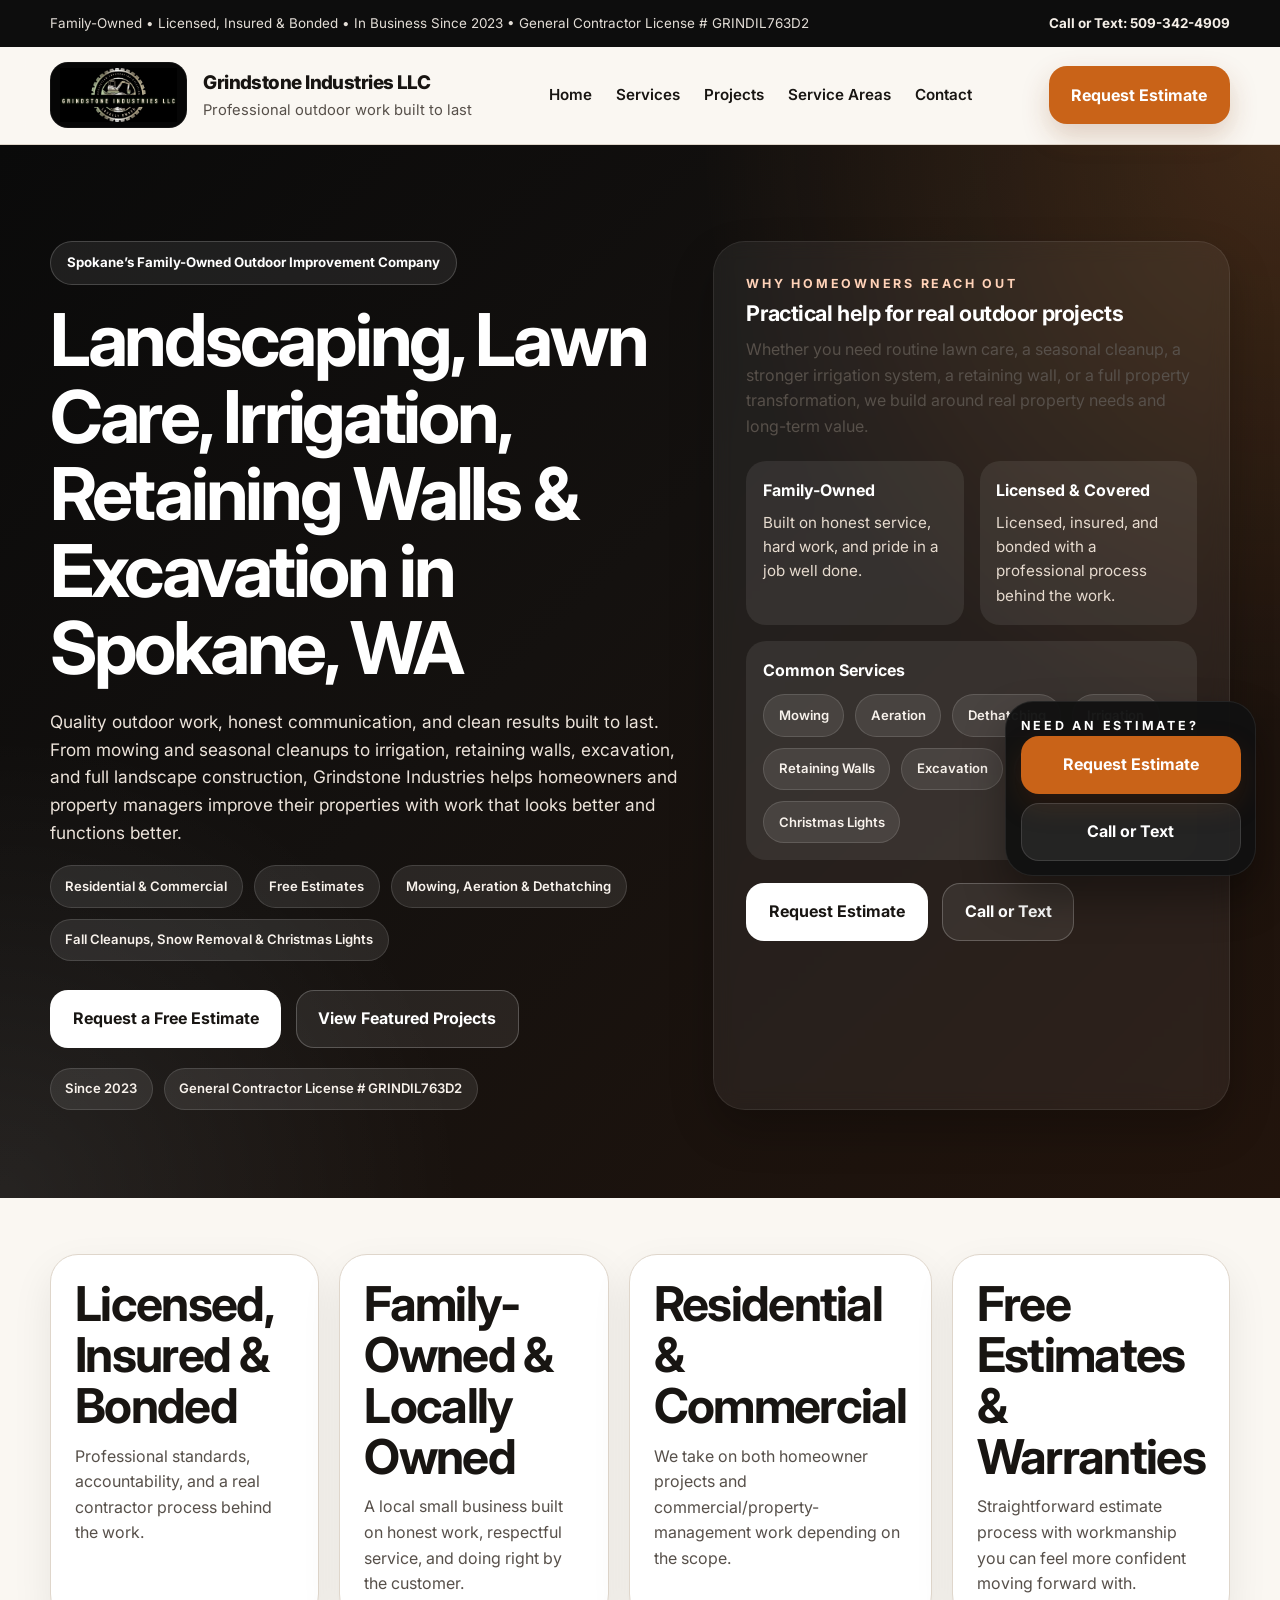
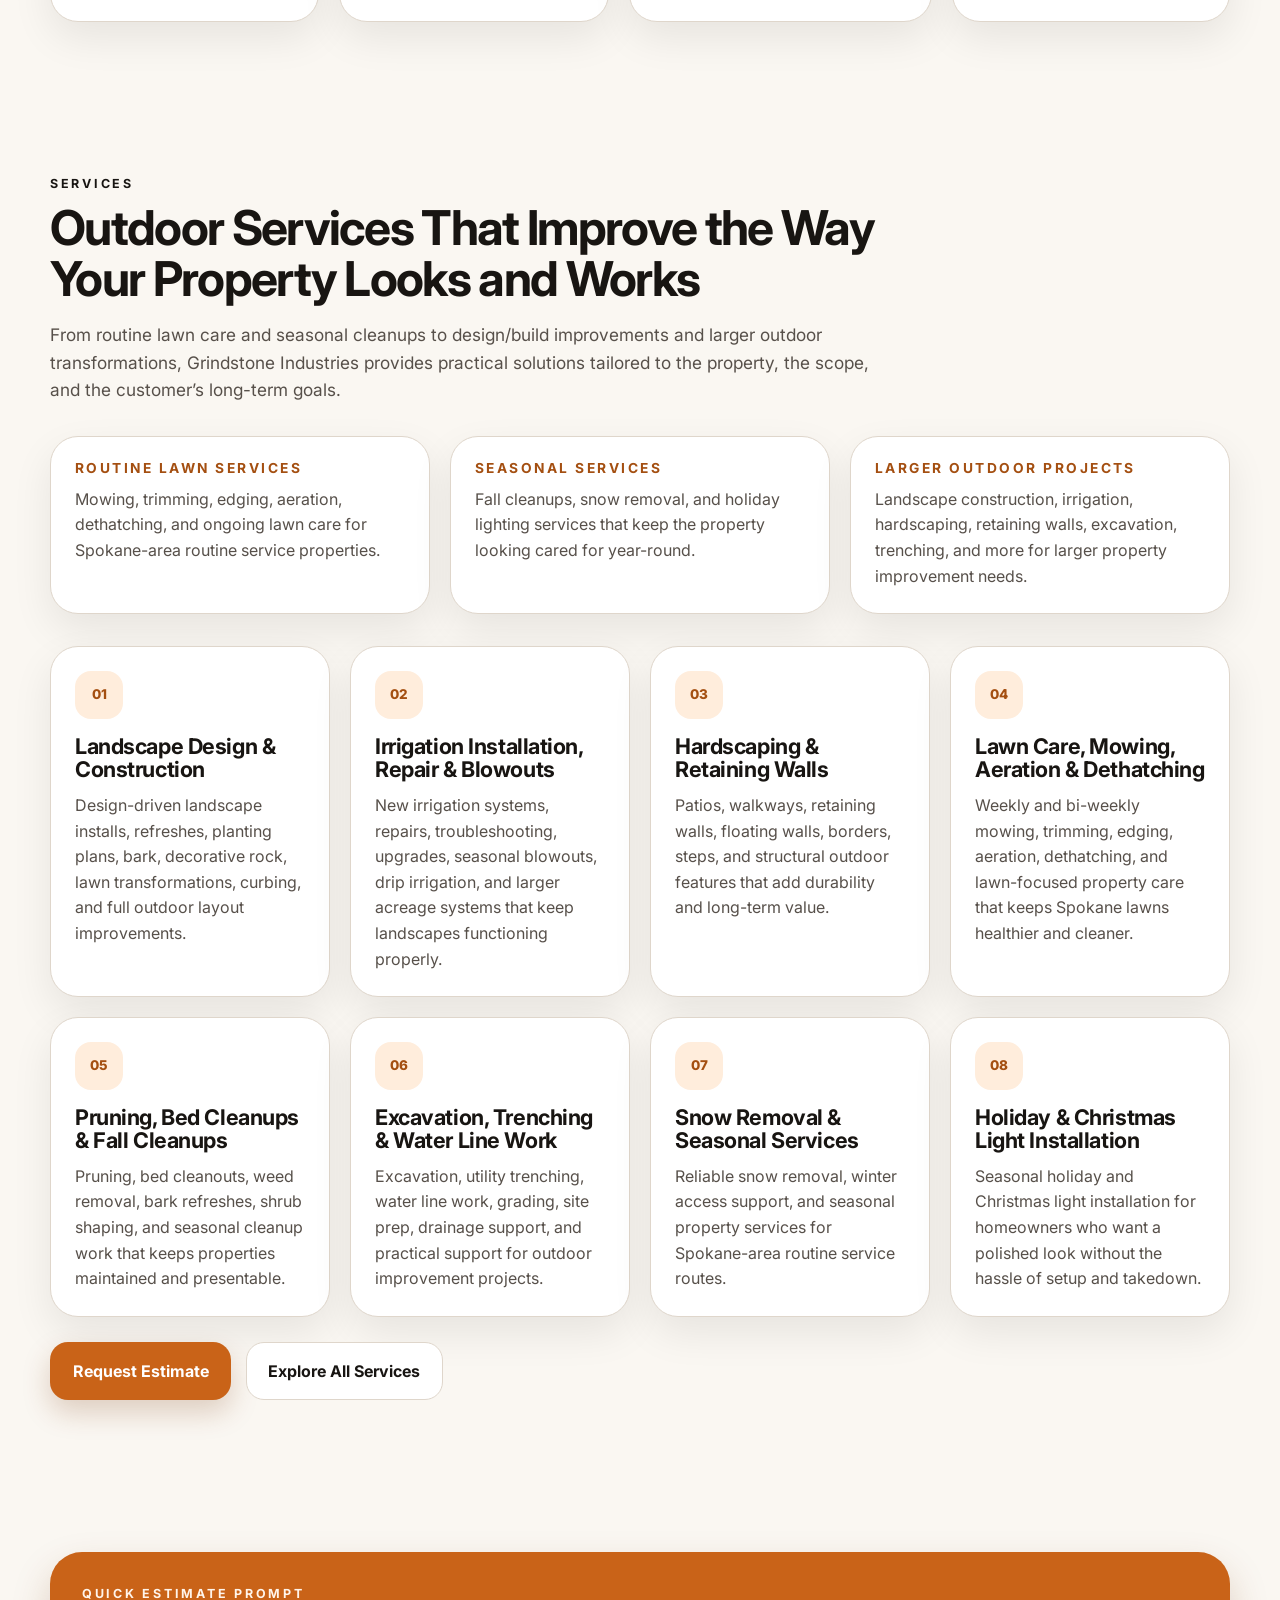
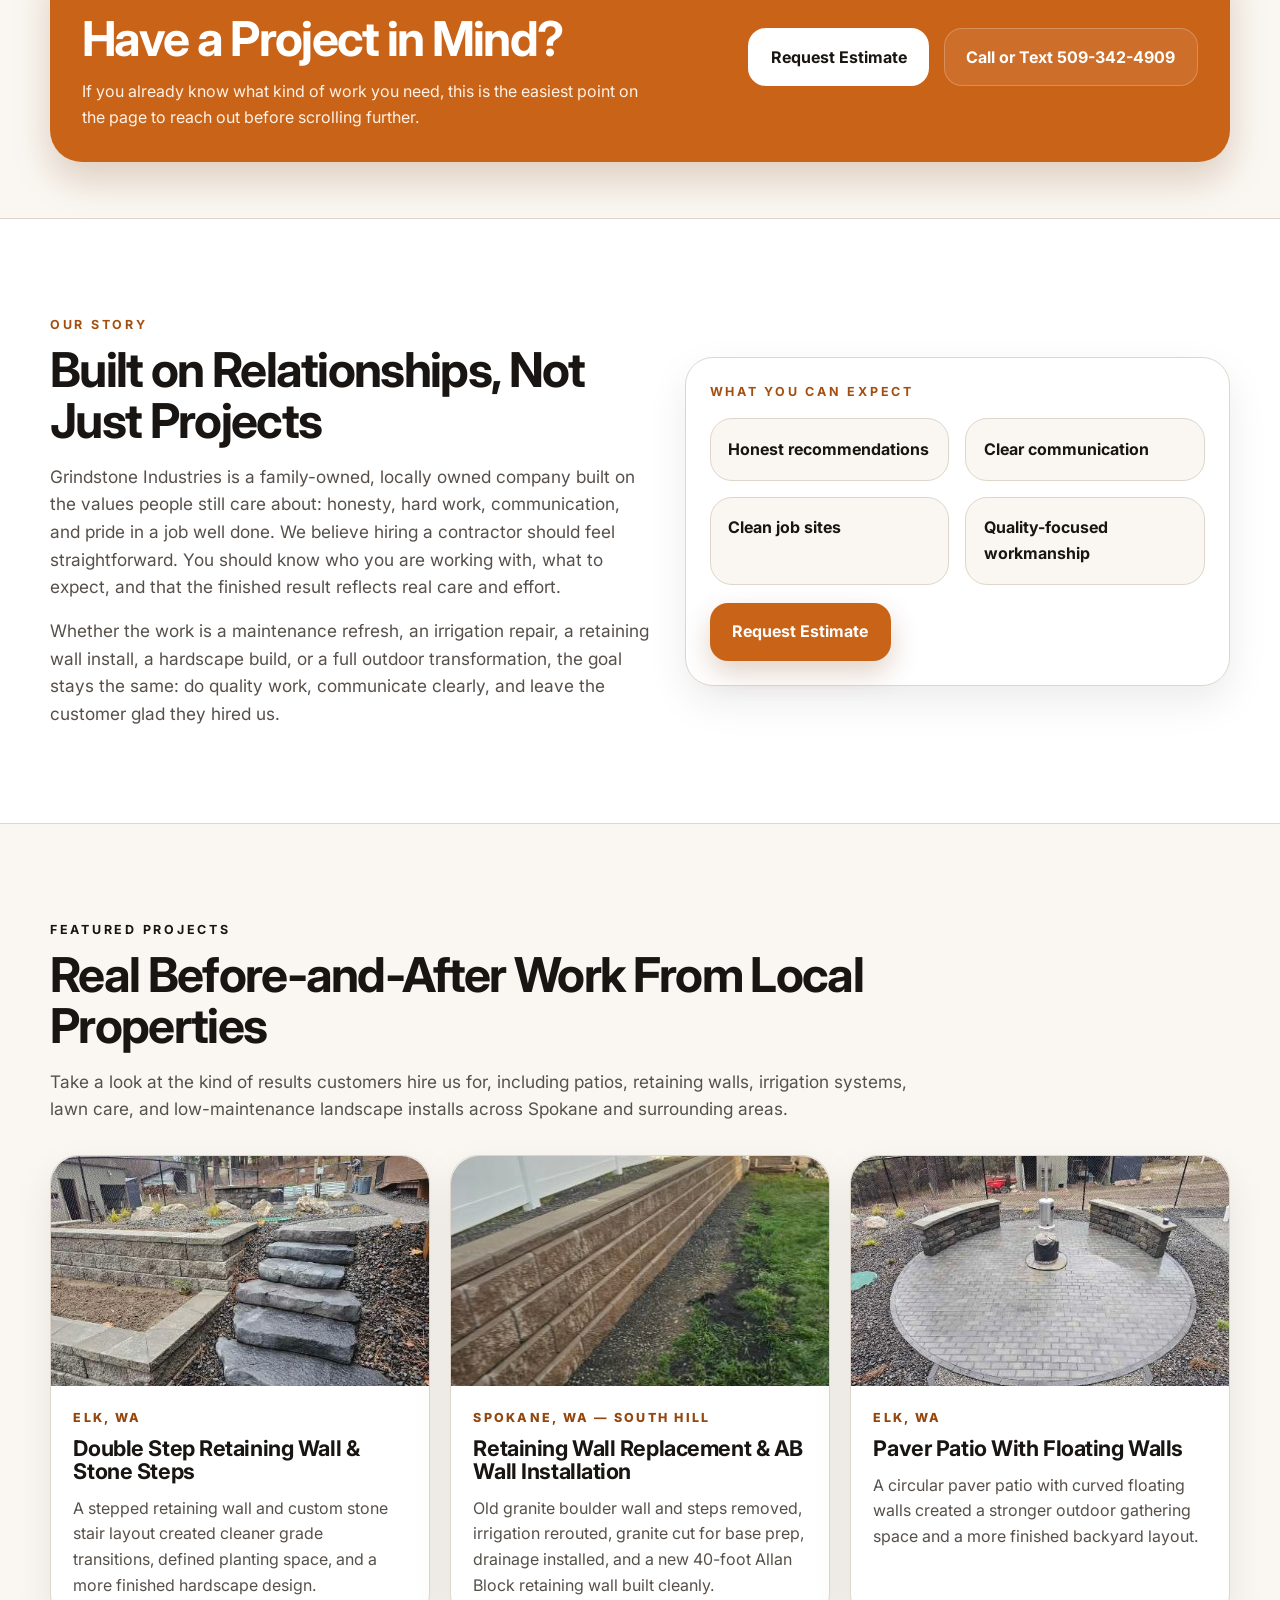
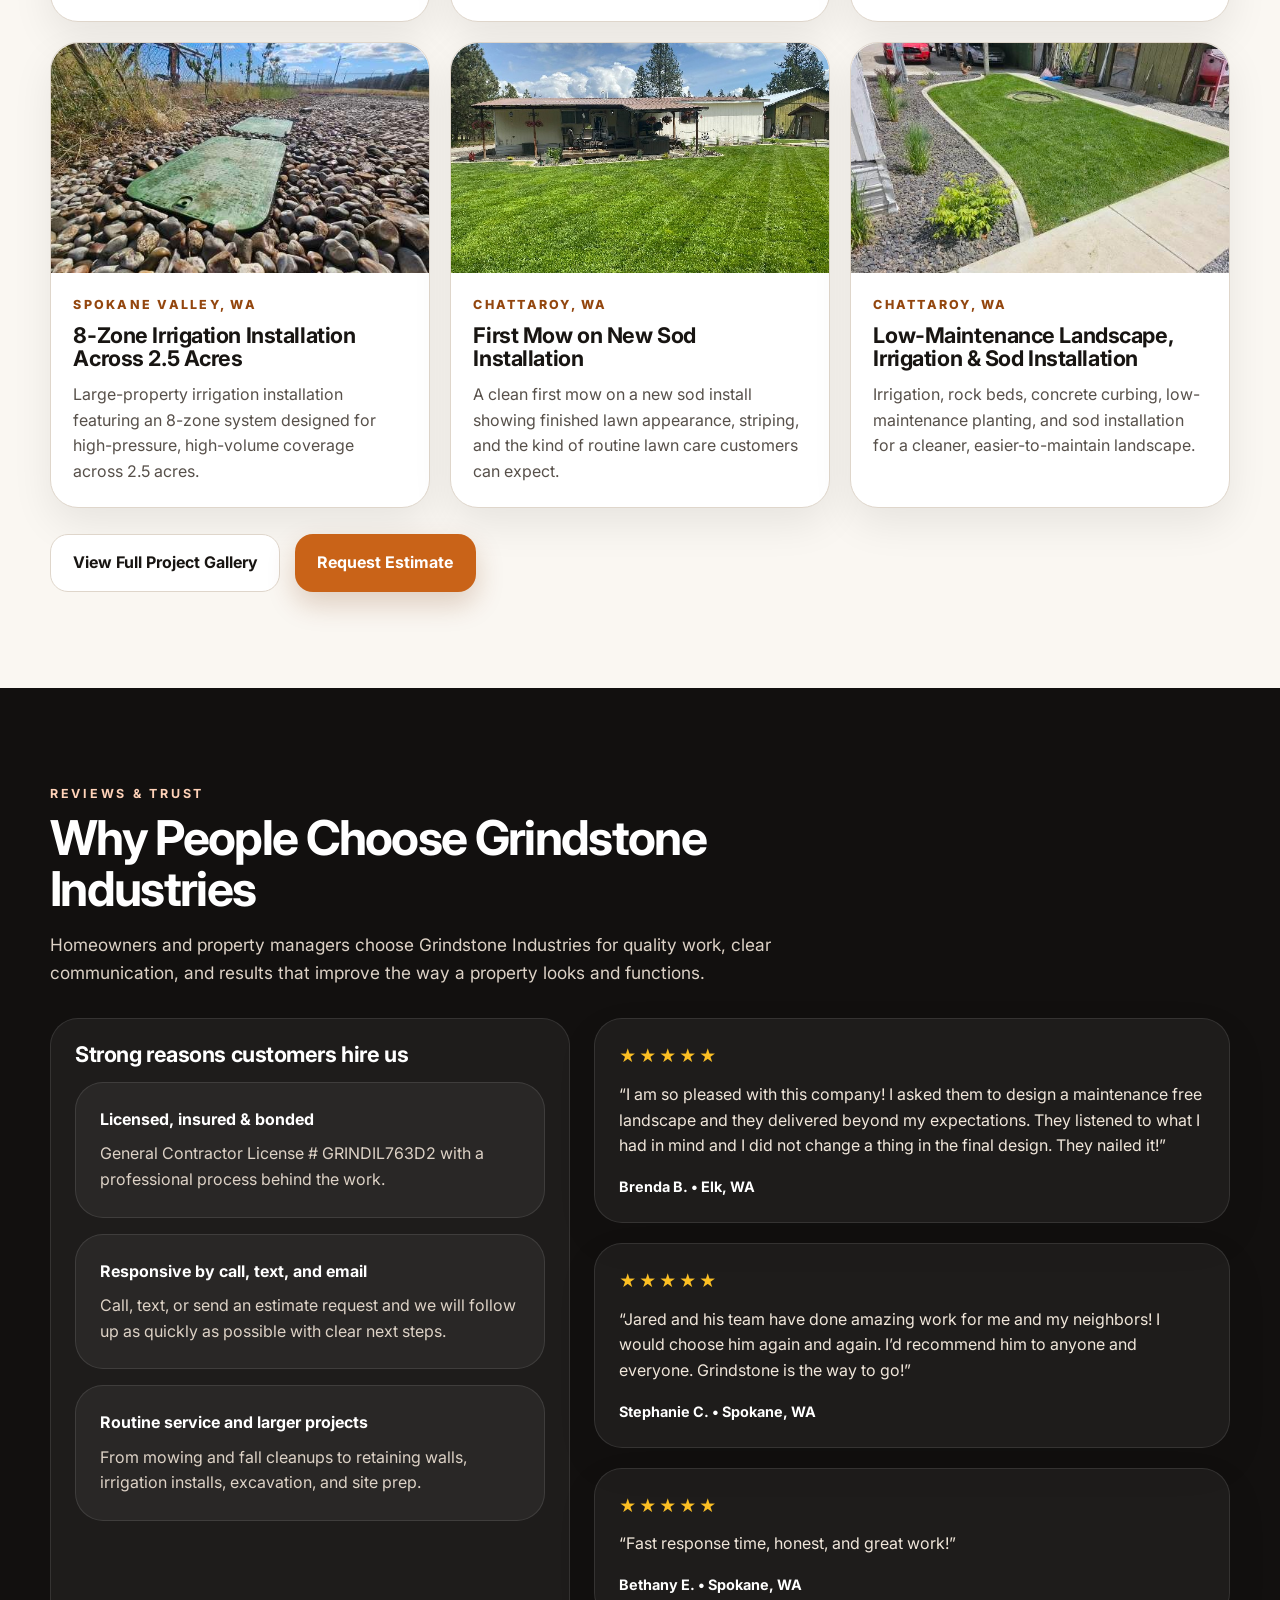
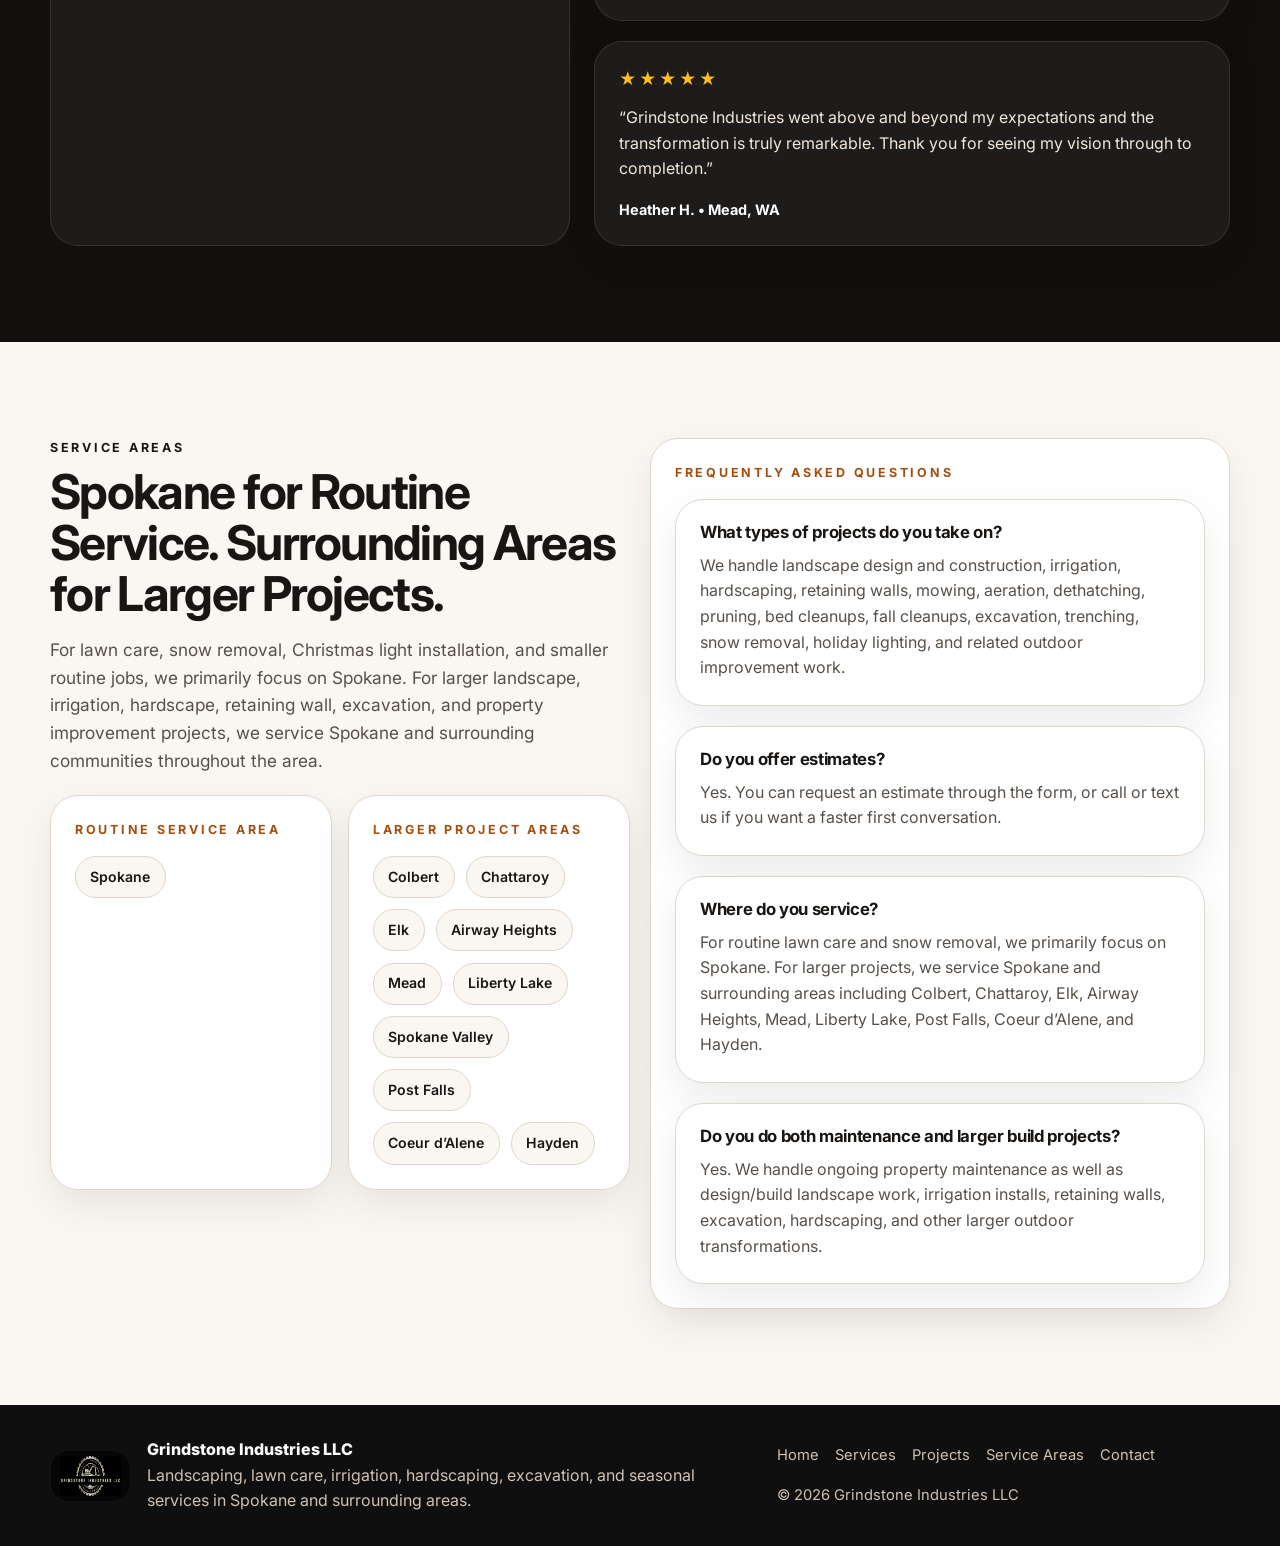
==== commit c722ebc5: "Add 5-star review display" ====
--- a/index.html
+++ b/index.html
@@ -238,7 +238,7 @@
             <div class="dark-card"><strong>Routine service and larger projects</strong><p style="margin-top:.55rem;">From mowing and fall cleanups to retaining walls, irrigation installs, excavation, and site prep.</p></div>
           </div>
         </div>
-        <div class="review-grid"><article class="review-card"><p>“I am so pleased with this company! I asked them to design a maintenance free landscape and they delivered beyond my expectations. They listened to what I had in mind and I did not change a thing in the final design. They nailed it!”</p><div class="review-author">Brenda B. • Elk, WA</div></article><article class="review-card"><p>“Jared and his team have done amazing work for me and my neighbors! I would choose him again and again. I’d recommend him to anyone and everyone. Grindstone is the way to go!”</p><div class="review-author">Stephanie C. • Spokane, WA</div></article><article class="review-card"><p>“Fast response time, honest, and great work!”</p><div class="review-author">Bethany E. • Spokane, WA</div></article><article class="review-card"><p>“Grindstone Industries went above and beyond my expectations and the transformation is truly remarkable. Thank you for seeing my vision through to completion.”</p><div class="review-author">Heather H. • Mead, WA</div></article></div>
+        <div class="review-grid"><article class="review-card"><div class="review-stars" aria-label="5 out of 5 stars">★★★★★</div><p>“I am so pleased with this company! I asked them to design a maintenance free landscape and they delivered beyond my expectations. They listened to what I had in mind and I did not change a thing in the final design. They nailed it!”</p><div class="review-author">Brenda B. • Elk, WA</div></article><article class="review-card"><div class="review-stars" aria-label="5 out of 5 stars">★★★★★</div><p>“Jared and his team have done amazing work for me and my neighbors! I would choose him again and again. I’d recommend him to anyone and everyone. Grindstone is the way to go!”</p><div class="review-author">Stephanie C. • Spokane, WA</div></article><article class="review-card"><div class="review-stars" aria-label="5 out of 5 stars">★★★★★</div><p>“Fast response time, honest, and great work!”</p><div class="review-author">Bethany E. • Spokane, WA</div></article><article class="review-card"><div class="review-stars" aria-label="5 out of 5 stars">★★★★★</div><p>“Grindstone Industries went above and beyond my expectations and the transformation is truly remarkable. Thank you for seeing my vision through to completion.”</p><div class="review-author">Heather H. • Mead, WA</div></article></div>
       </div>
     </div>
   </section>
--- a/styles.css
+++ b/styles.css
@@ -174,3 +174,5 @@
   .brand img { height: 44px; }
   .brand-name { font-size: 1.02rem; }
 }
+
+.review-stars { margin-bottom: .75rem; color: #fbbf24; letter-spacing: .18em; font-size: 1.05rem; }
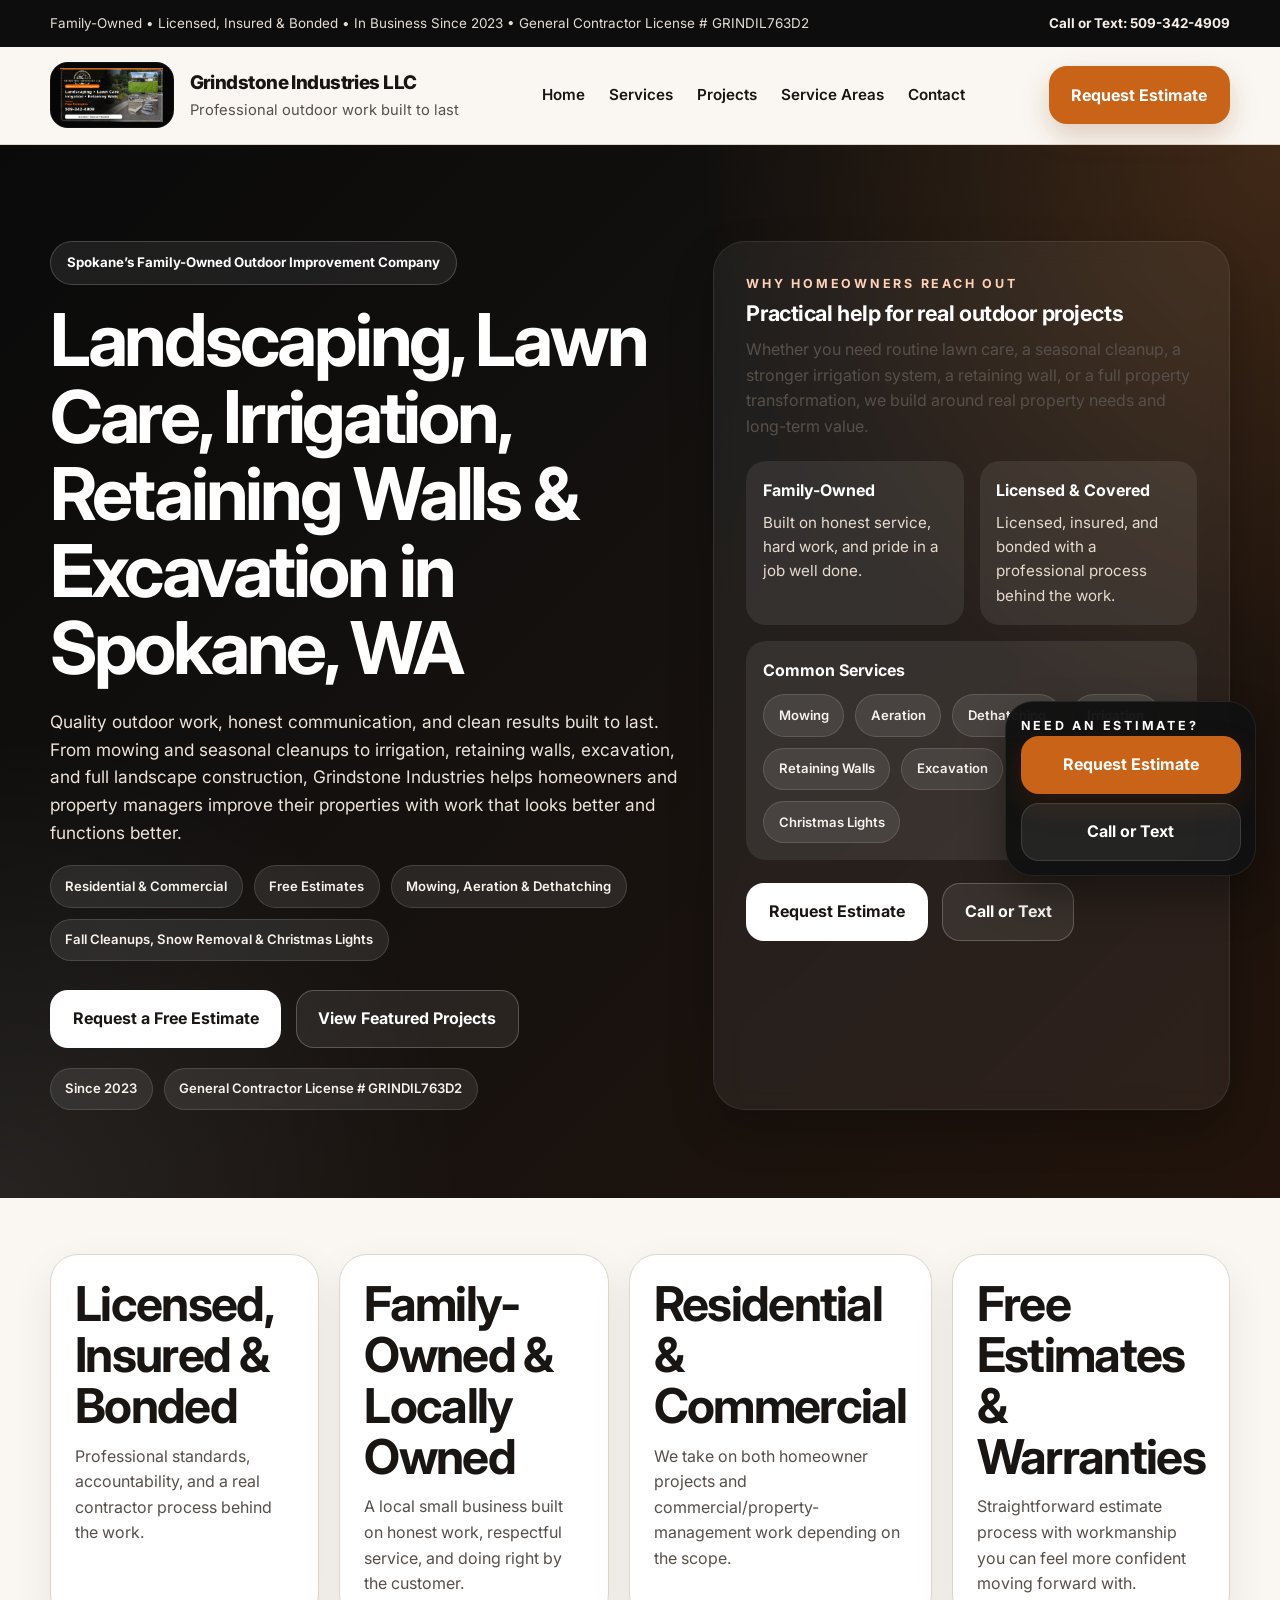
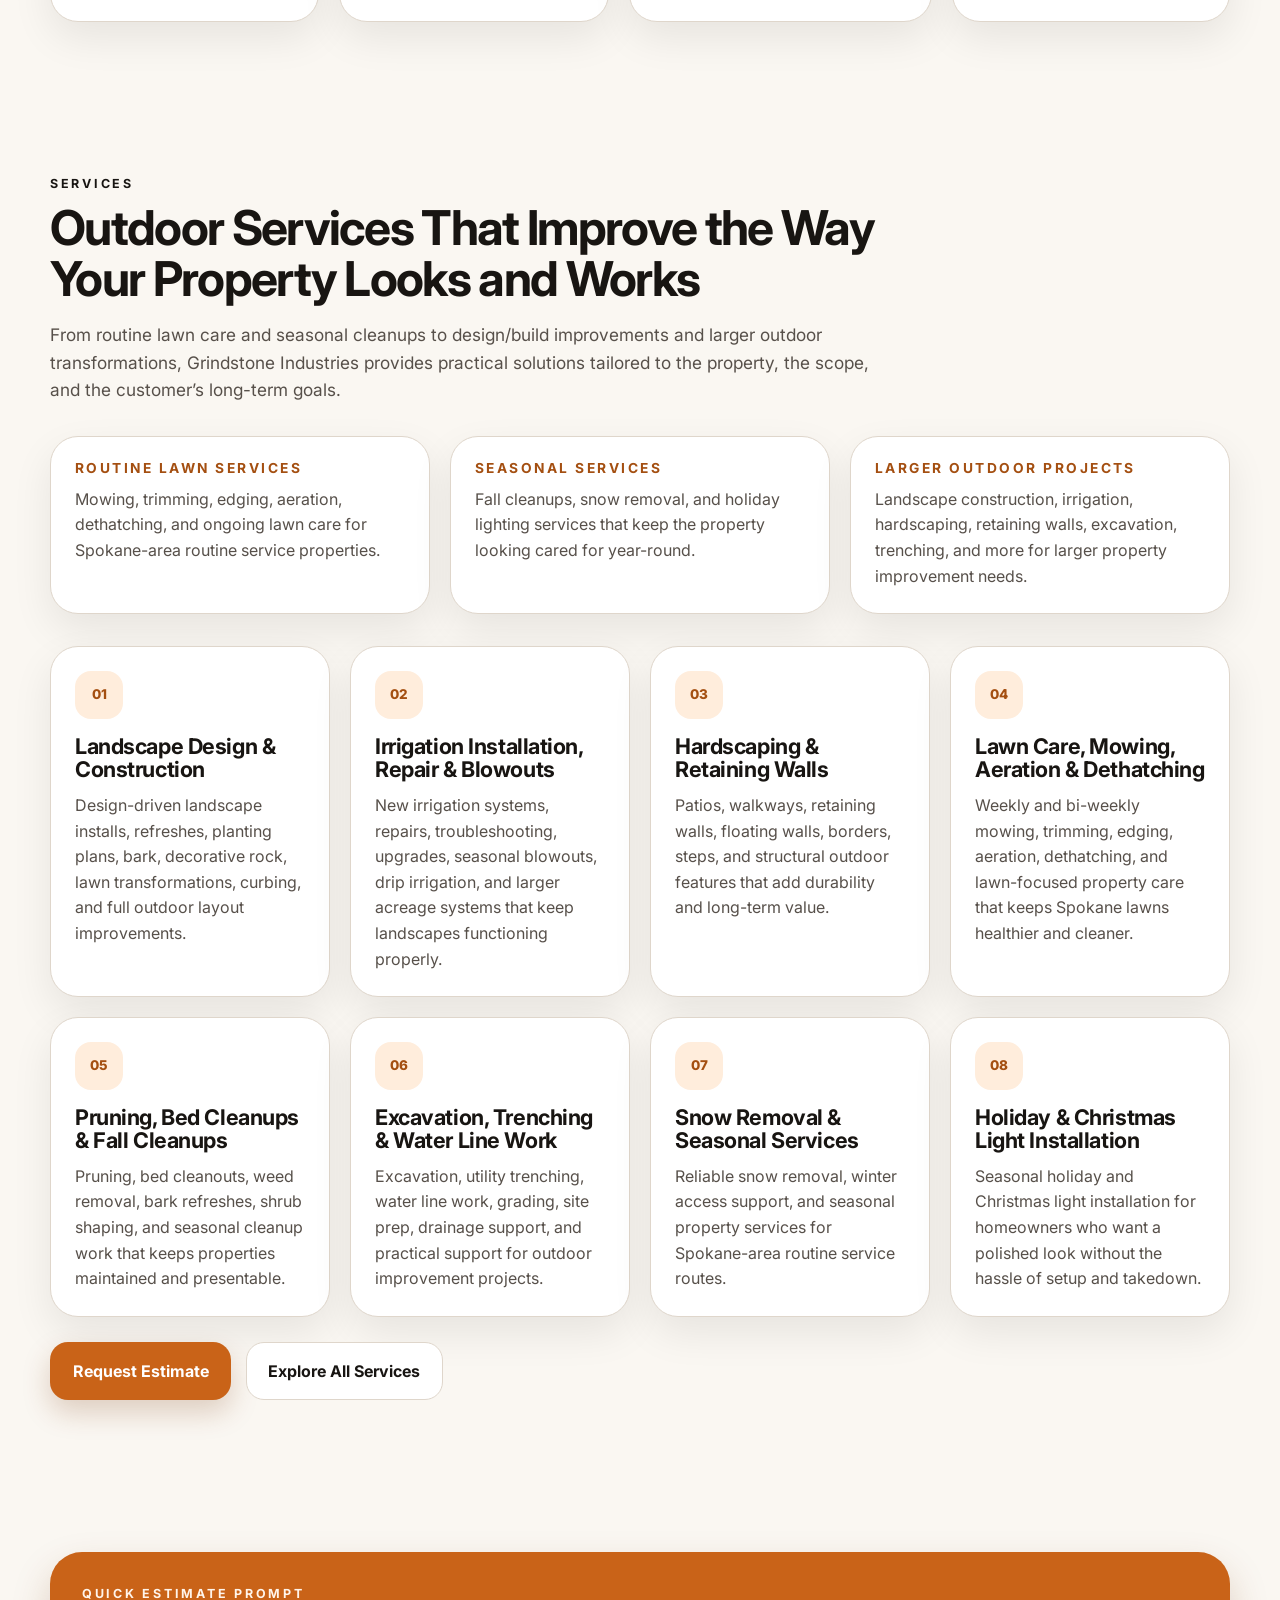
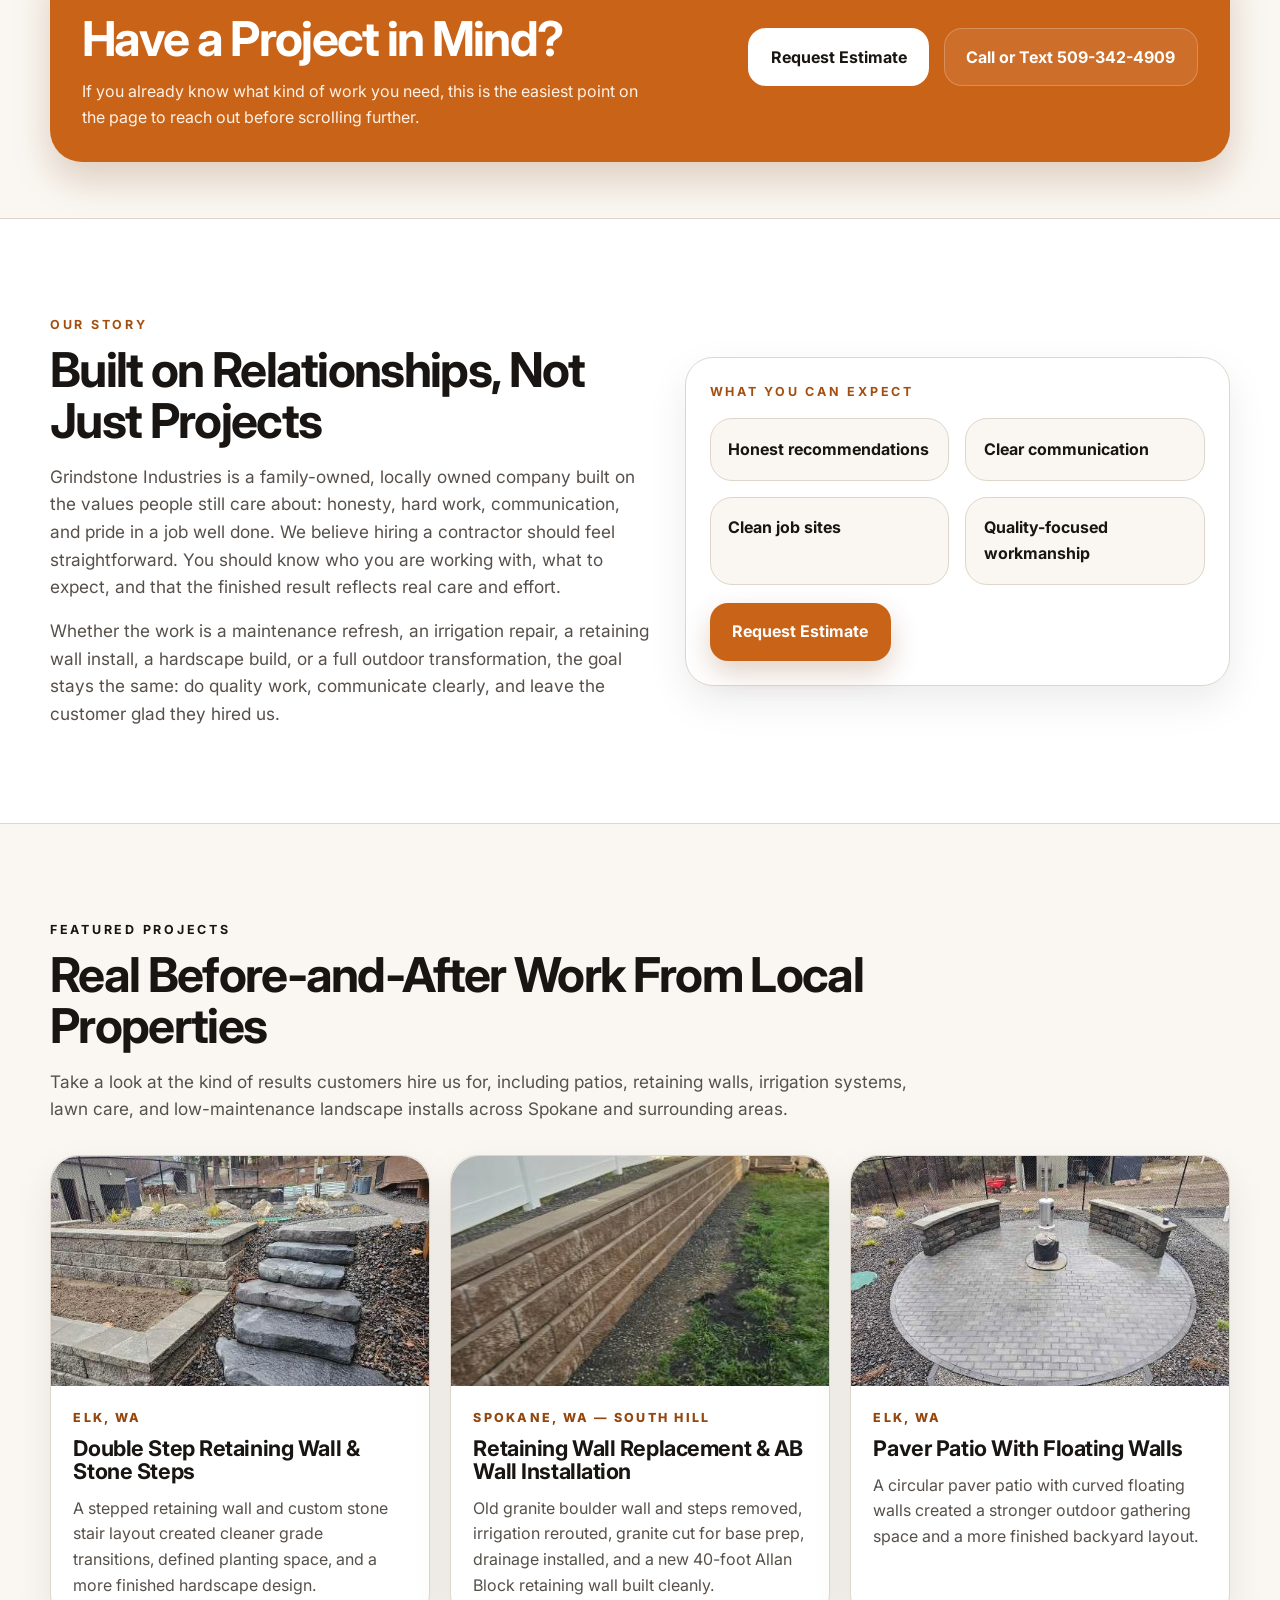
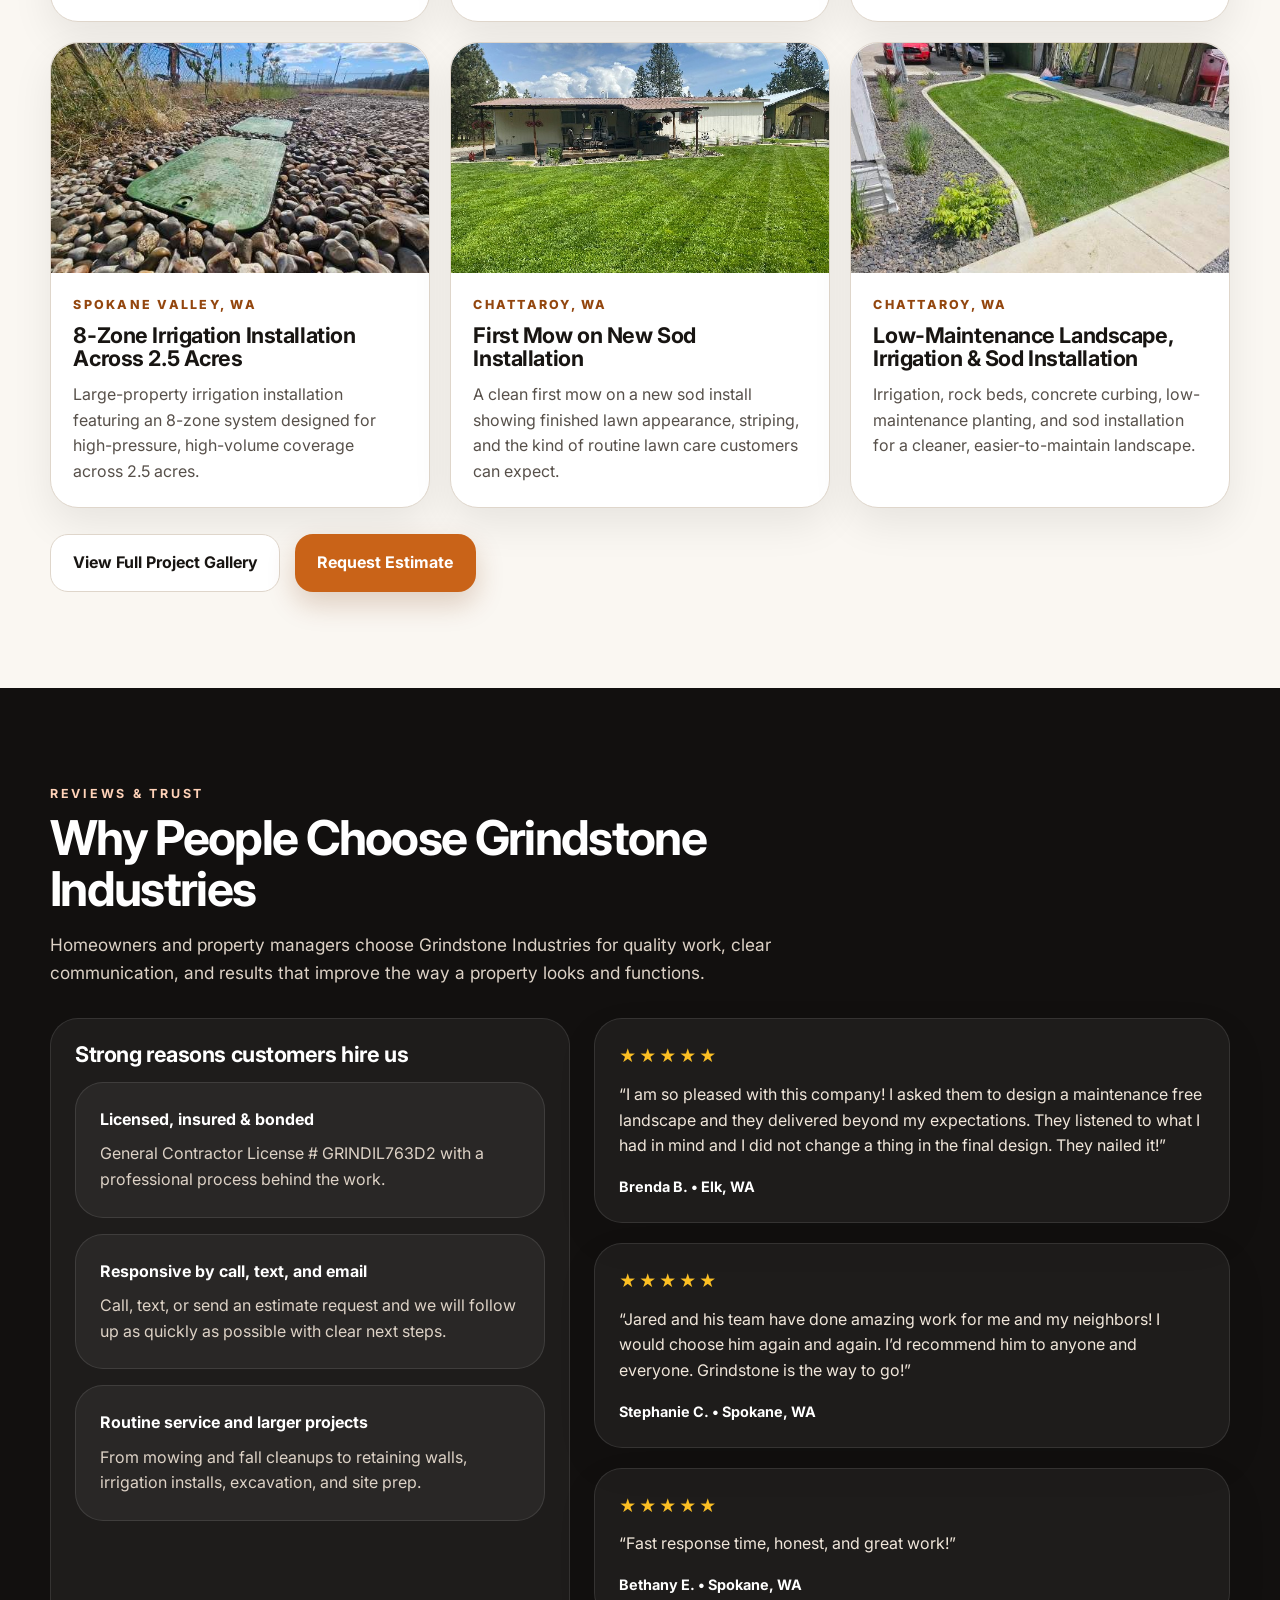
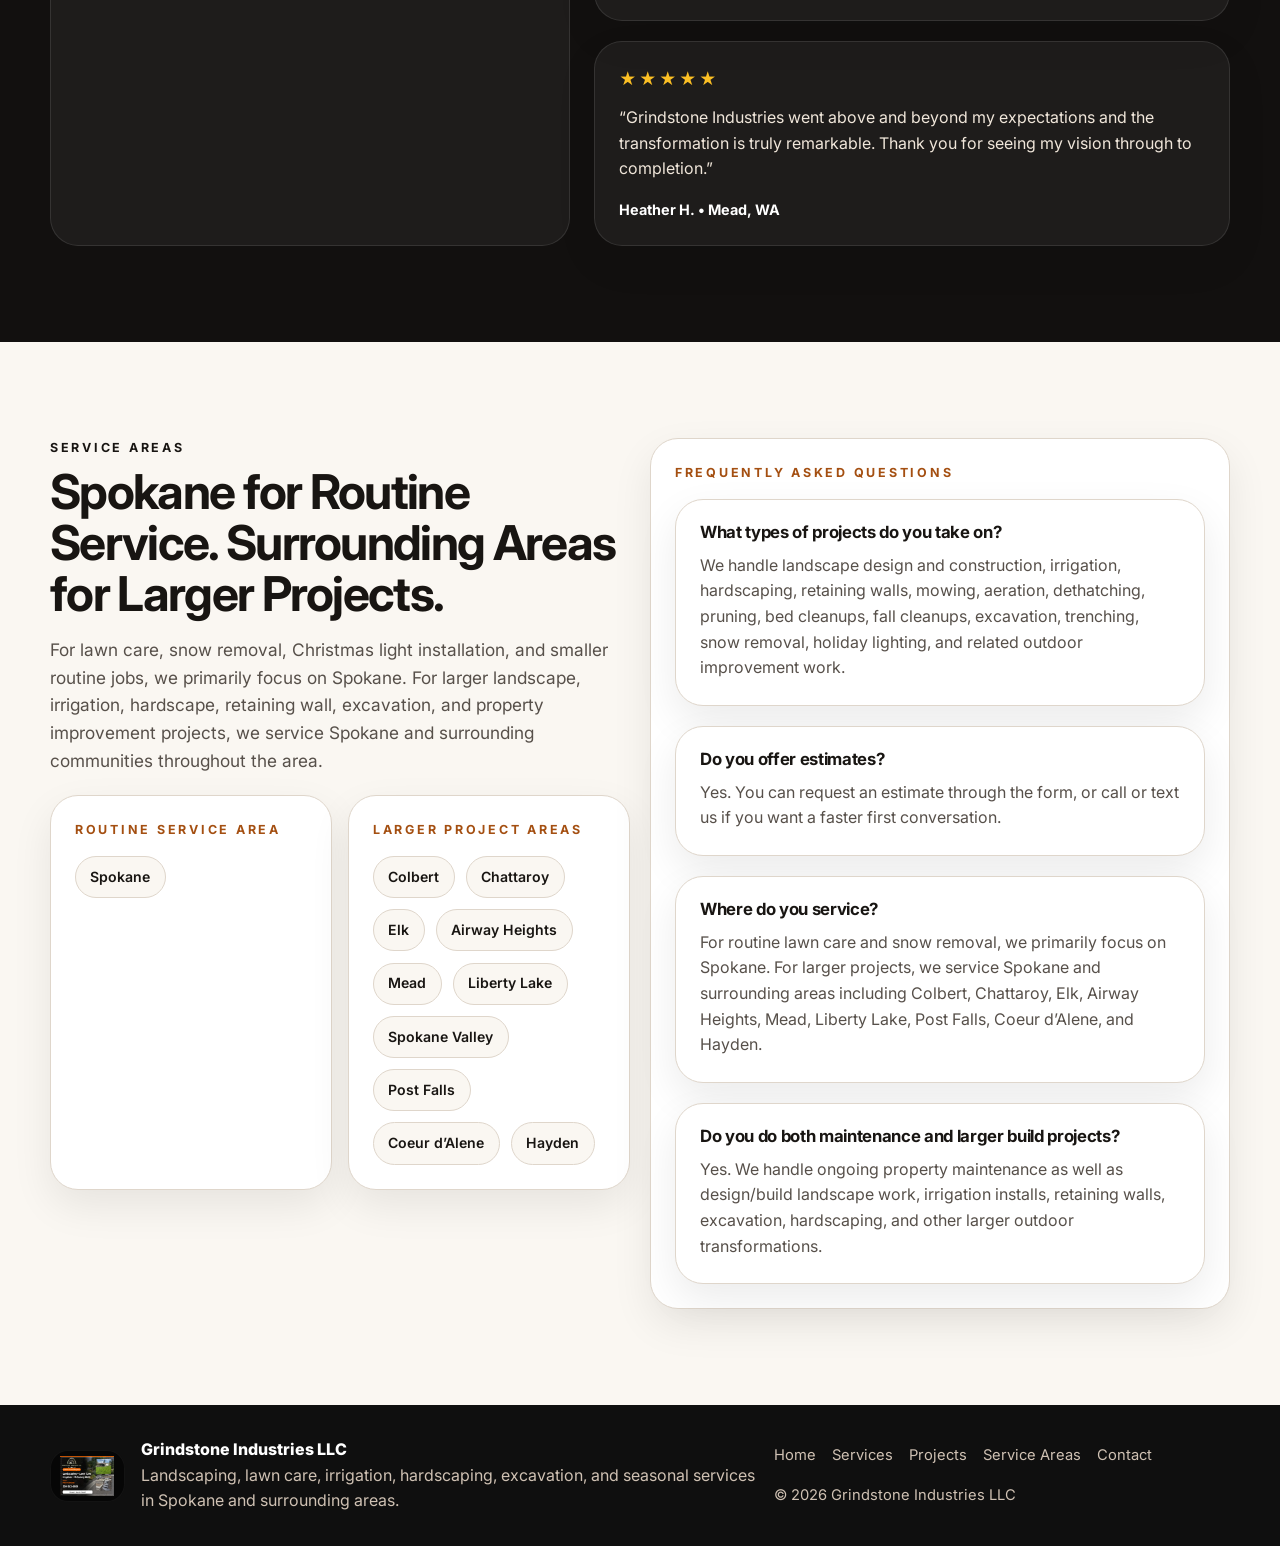
==== commit 0019cd4f: "social media tag fix 2" ====
--- a/index.html
+++ b/index.html
@@ -1,17 +1,34 @@
 <!DOCTYPE html>
 <html lang="en">
 <head>
+  <!-- Google tag (gtag.js) -->
+  <script async src="https://www.googletagmanager.com/gtag/js?id=G-F25L77D9PQ"></script>
+  <script>
+    window.dataLayer = window.dataLayer || [];
+    function gtag(){dataLayer.push(arguments);}
+    gtag('js', new Date());
+
+    gtag('config', 'G-F25L77D9PQ');
+  </script>
   <meta charset="UTF-8" />
   <meta name="viewport" content="width=device-width, initial-scale=1.0" />
-  <title>Spokane Landscaping, Lawn Care, Irrigation & Retaining Walls | Grindstone Industries</title>
+  <title>Spokane Landscaping, Lawn Care, Irrigation & Retaining Walls | Grindstone Industries LLC</title>
   <meta name="description" content="Family-owned Spokane contractor for landscaping, lawn care, mowing, aeration, dethatching, irrigation, retaining walls, excavation, snow removal, Christmas lights, and property improvements." />
-  <link rel="canonical" href="https://grindstoneindustriesllc.com/" />
+  <link rel="canonical" href="https://www.grindstoneindustriesllc.com/" />
   <meta name="theme-color" content="#111111" />
-  <meta property="og:title" content="Spokane Landscaping, Lawn Care, Irrigation & Retaining Walls | Grindstone Industries" />
+  <meta property="og:title" content="Spokane Landscaping, Lawn Care, Irrigation & Retaining Walls | Grindstone Industries LLC" />
   <meta property="og:description" content="Family-owned Spokane contractor for landscaping, lawn care, mowing, aeration, dethatching, irrigation, retaining walls, excavation, snow removal, Christmas lights, and property improvements." />
   <meta property="og:type" content="website" />
-  <meta property="og:url" content="https://grindstoneindustriesllc.com/" />
-  <meta property="og:image" content="https://grindstoneindustriesllc.com/assets/images/branding/logo-black.jpg" />
+  <meta property="og:url" content="https://www.grindstoneindustriesllc.com/" />
+  <meta property="og:image" content="https://www.grindstoneindustriesllc.com/assets/images/branding/social-preview.jpg" />
+  <meta property="og:site_name" content="Grindstone Industries LLC" />
+  <meta property="og:image:alt" content="Grindstone Industries LLC landscaping, lawn care, irrigation, retaining walls, and outdoor improvement services in Spokane and surrounding areas" />
+  <meta property="og:image:width" content="1200" />
+  <meta property="og:image:height" content="630" />
+  <meta name="twitter:image:alt" content="Grindstone Industries LLC landscaping, lawn care, irrigation, retaining walls, and outdoor improvement services in Spokane and surrounding areas" />
+  <meta name="twitter:title" content="Spokane Landscaping, Lawn Care, Irrigation & Retaining Walls | Grindstone Industries LLC" />
+  <meta name="twitter:description" content="Family-owned Spokane contractor for landscaping, lawn care, mowing, aeration, dethatching, irrigation, retaining walls, excavation, snow removal, Christmas lights, and property improvements." />
+  <meta name="twitter:image" content="https://www.grindstoneindustriesllc.com/assets/images/branding/social-preview.jpg" />
   <meta name="twitter:card" content="summary_large_image" />
   <link rel="preconnect" href="https://fonts.googleapis.com" />
   <link rel="preconnect" href="https://fonts.gstatic.com" crossorigin />
@@ -21,8 +38,8 @@
   "@context":"https://schema.org",
   "@type":"GeneralContractor",
   "name":"Grindstone Industries LLC",
-  "url":"https://grindstoneindustriesllc.com/",
-  "logo":"https://grindstoneindustriesllc.com/assets/images/branding/logo-black.jpg",
+  "url":"https://www.grindstoneindustriesllc.com/",
+  "logo":"https://www.grindstoneindustriesllc.com/assets/images/branding/social-preview.jpg",
   "telephone":"+1-509-342-4909",
   "email":"Grindstoneillc@gmail.com",
   "foundingDate":"2023",
@@ -42,7 +59,7 @@
   <header class="site-header">
     <div class="container navbar">
       <a class="brand" href="index.html" aria-label="Grindstone Industries home">
-        <span class="brand-logo-wrap"><img src="assets/images/branding/logo-black.jpg" alt="Grindstone Industries LLC logo" /></span>
+        <span class="brand-logo-wrap"><img src="assets/images/branding/social-preview.jpg" alt="Grindstone Industries LLC logo" /></span>
         <div>
           <div class="brand-name">Grindstone Industries LLC</div>
           <div class="brand-tag">Professional outdoor work built to last</div>
@@ -272,7 +289,7 @@
   <footer class="footer">
     <div class="container footer-inner">
       <div class="footer-brand">
-        <span class="brand-logo-wrap footer-logo-wrap"><img src="assets/images/branding/logo-black.jpg" alt="Grindstone Industries LLC logo" /></span>
+        <span class="brand-logo-wrap footer-logo-wrap"><img src="assets/images/branding/social-preview.jpg" alt="Grindstone Industries LLC logo" /></span>
         <div>
           <div style="font-weight:800; color:#fff;">Grindstone Industries LLC</div>
           <div class="small">Landscaping, lawn care, irrigation, hardscaping, excavation, and seasonal services in Spokane and surrounding areas.</div>
